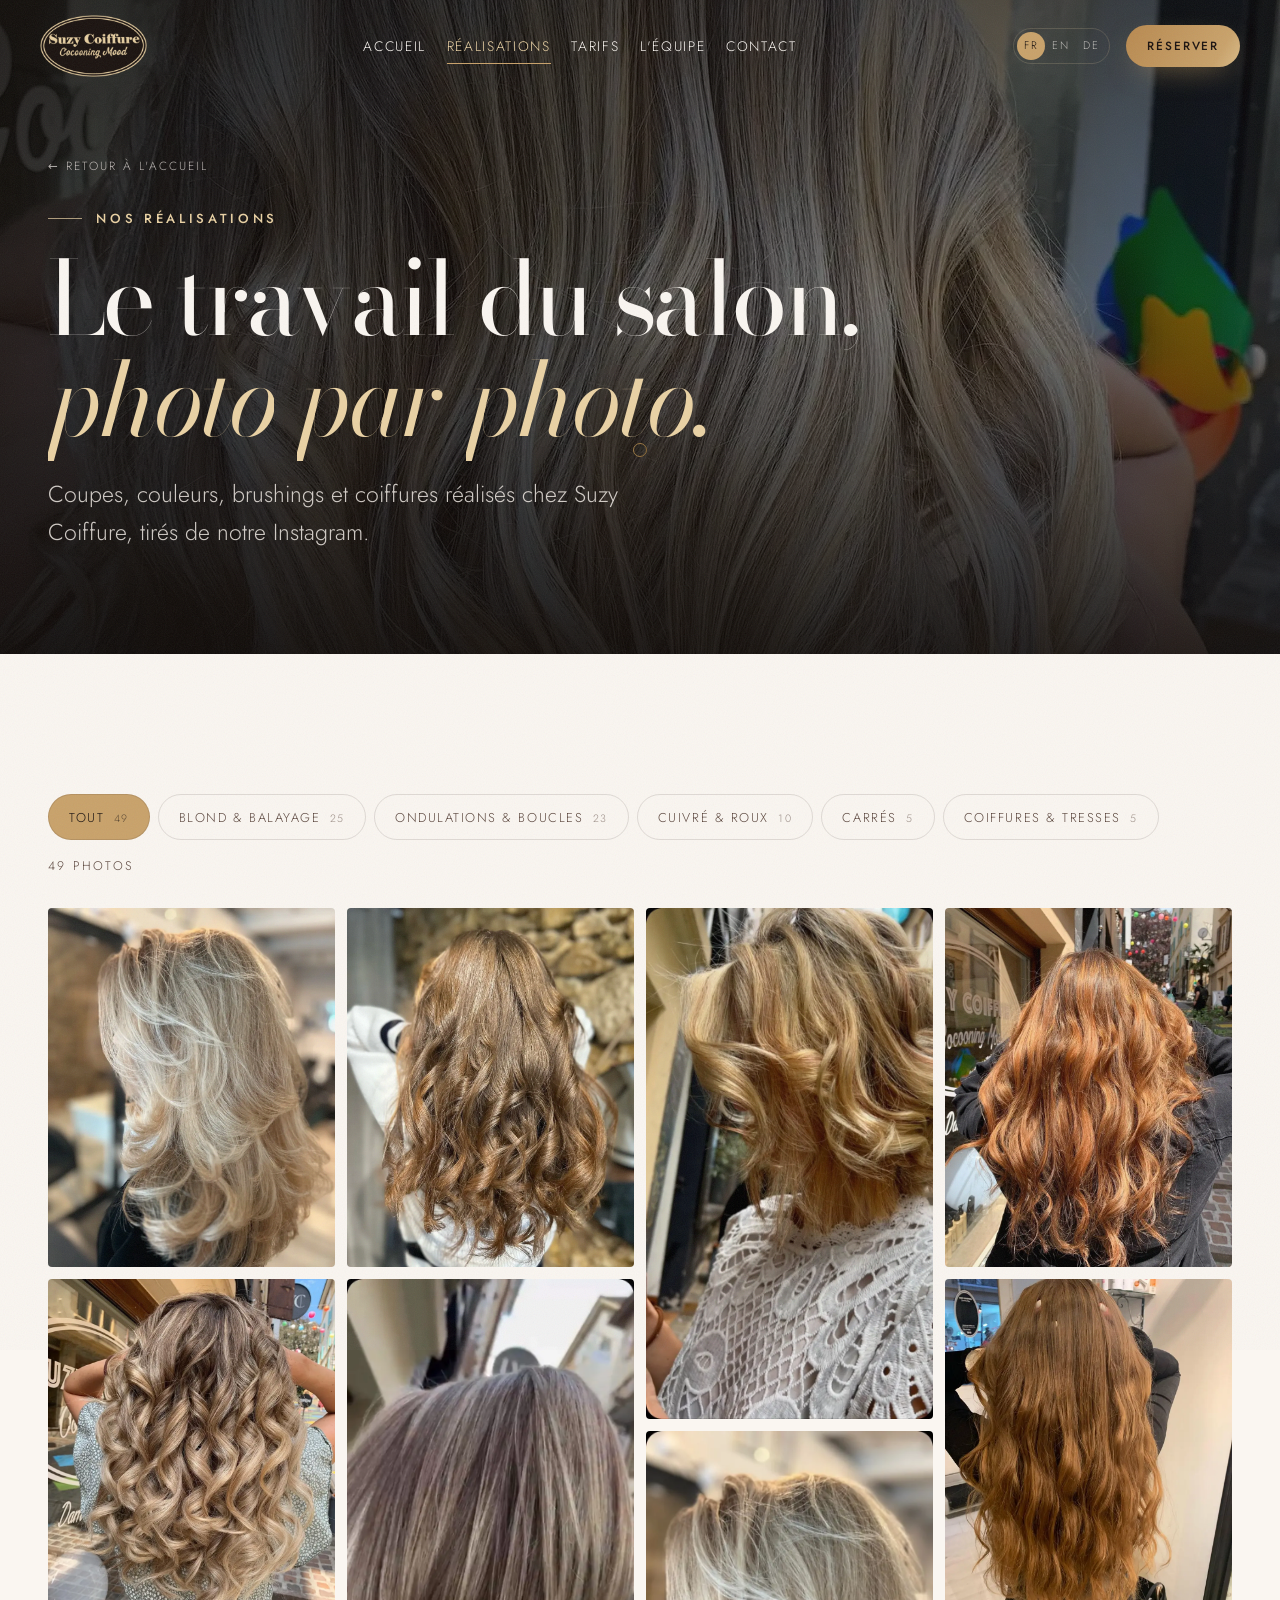
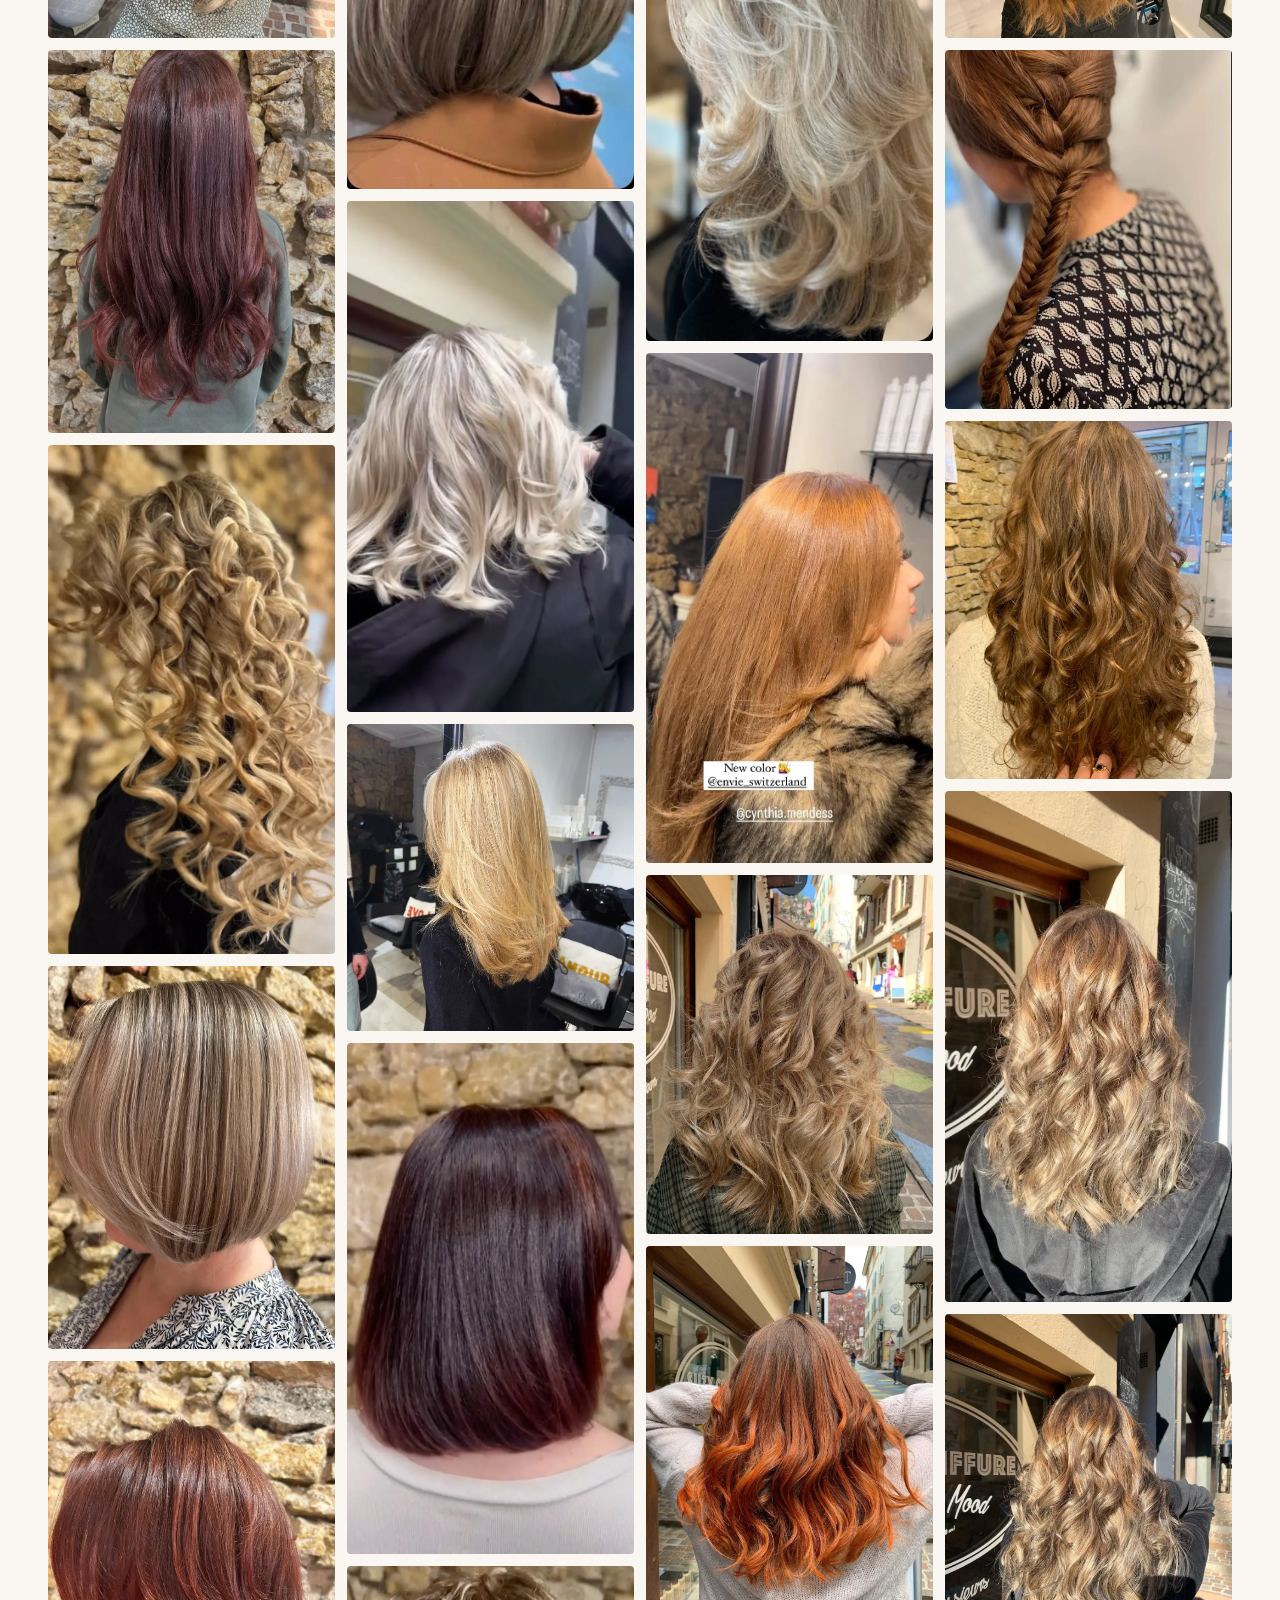
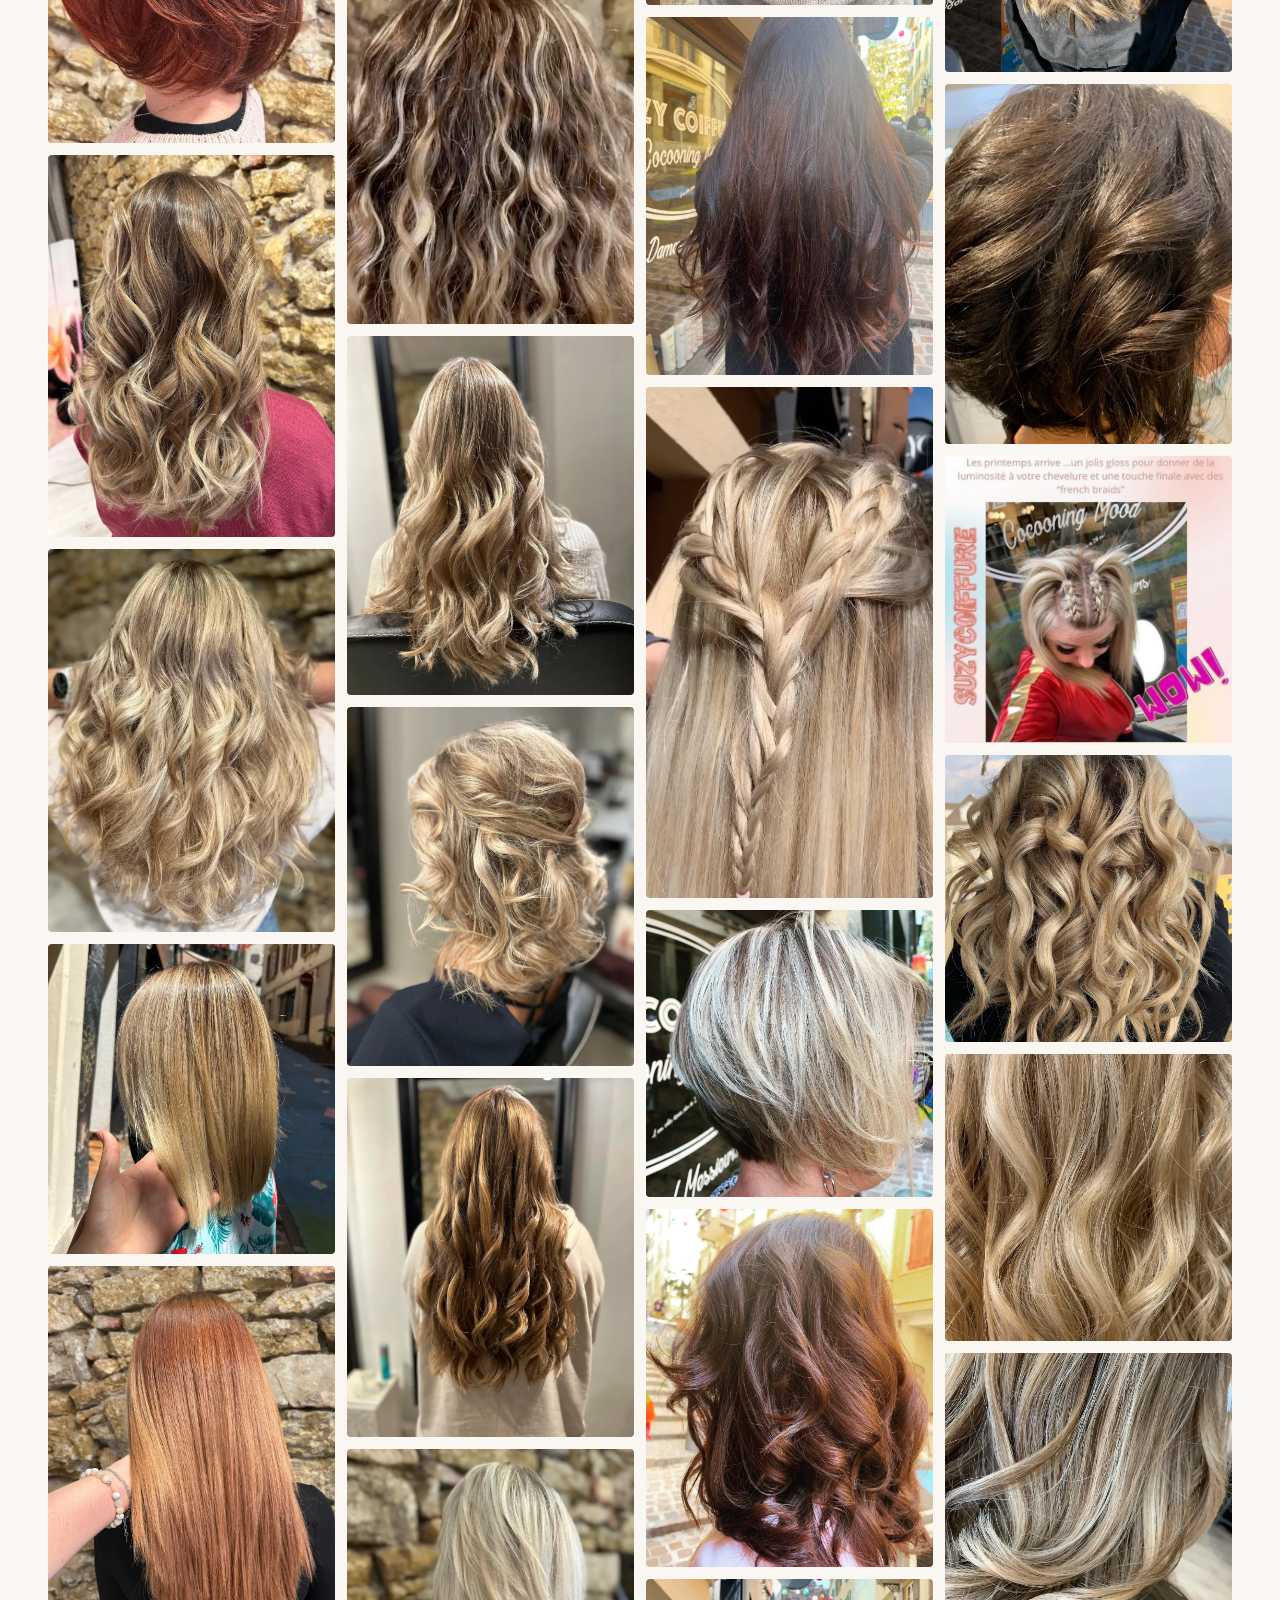
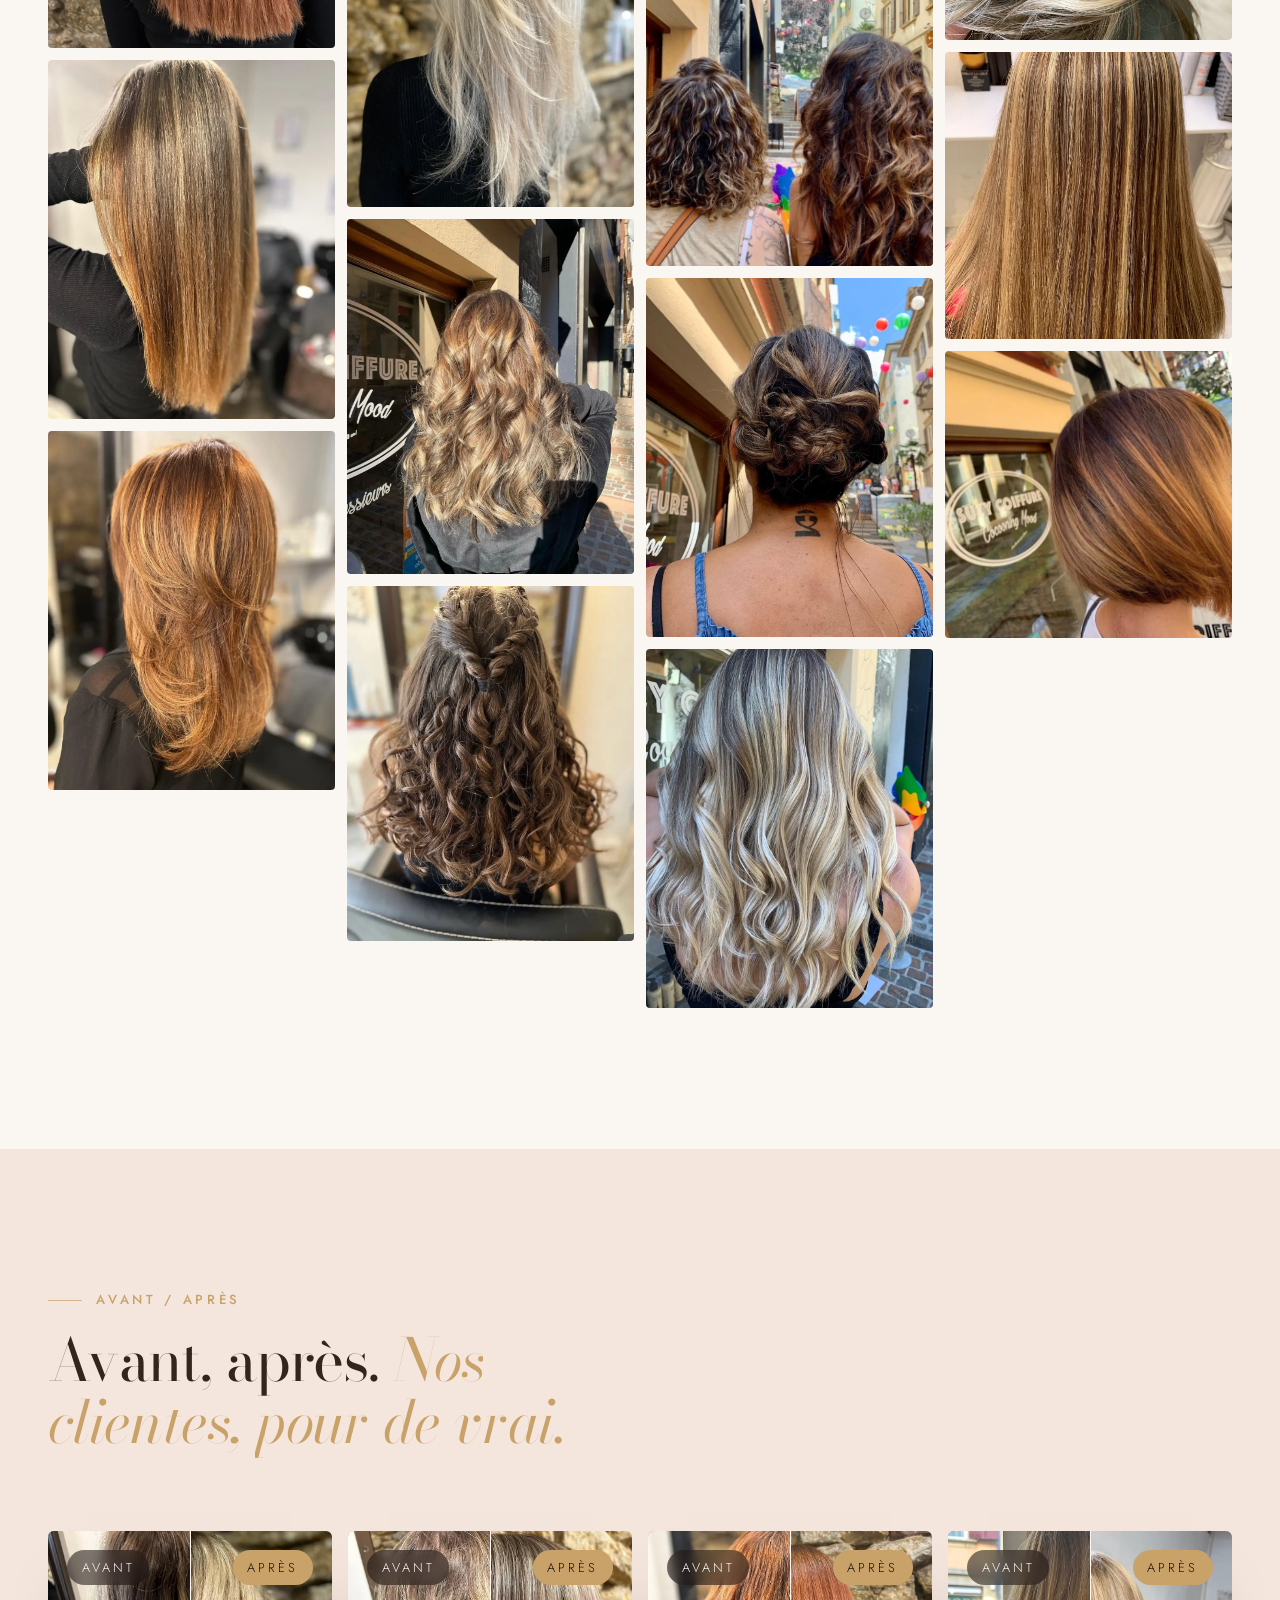
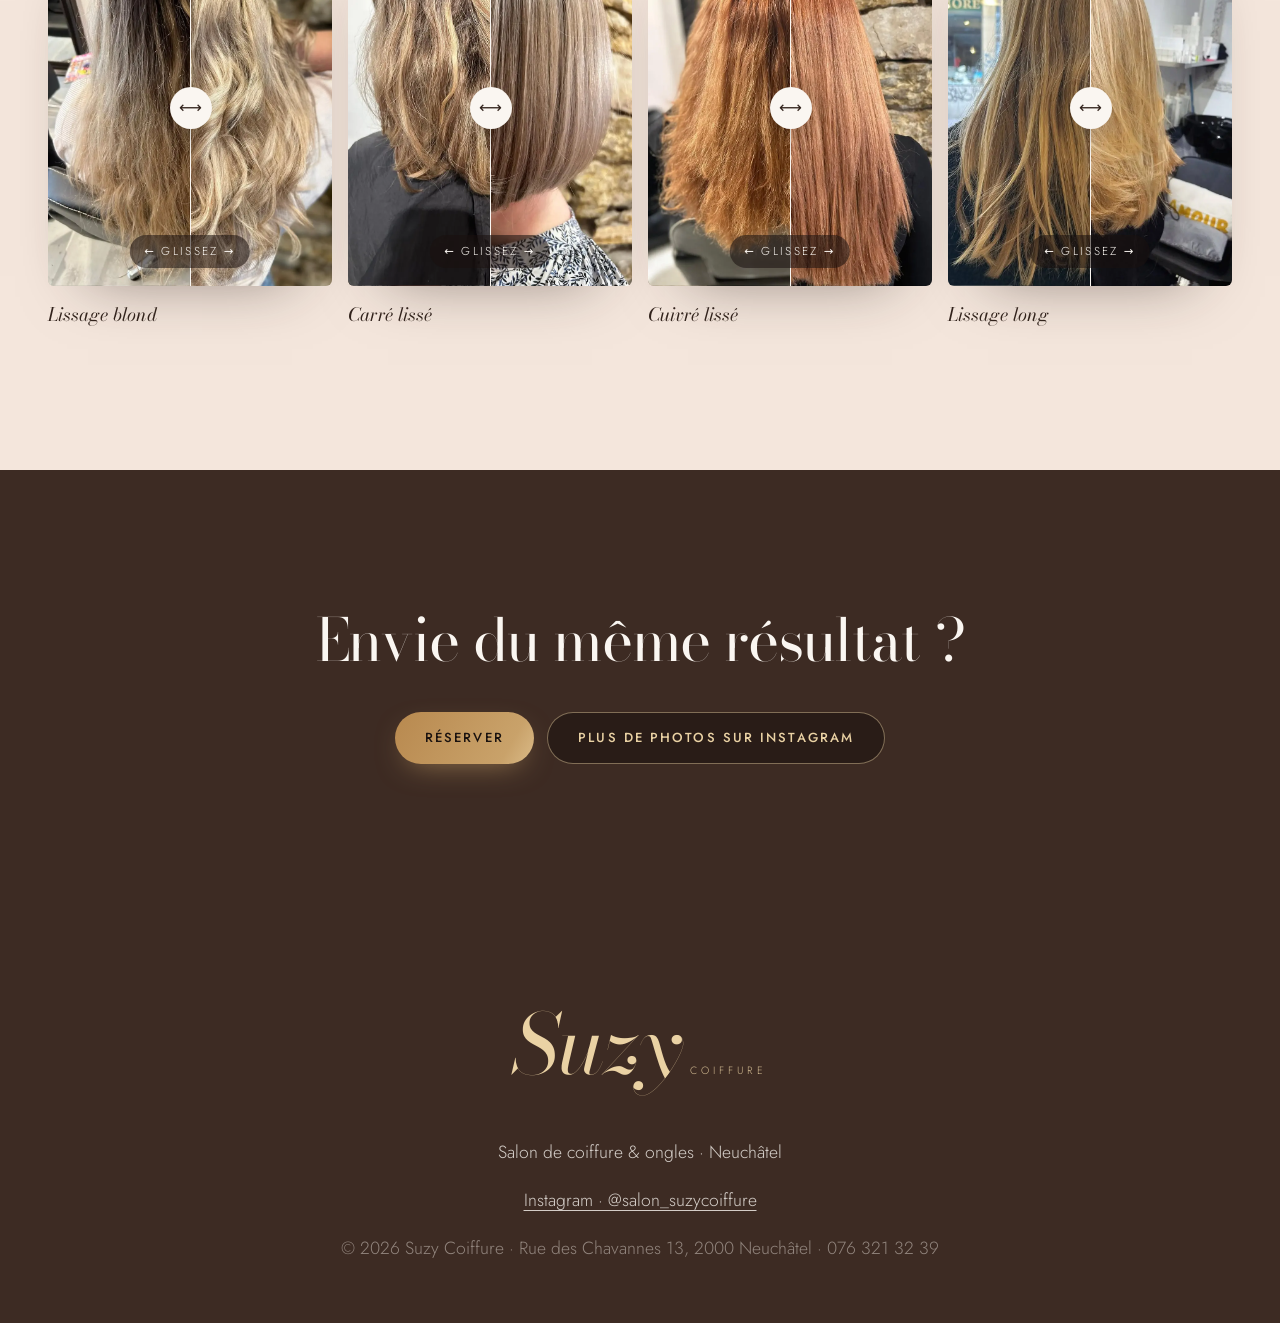
==== realisations.html @ 549ec599 "Warm 'comme à la maison' redesign from the design review - Light warm palette (cream, milk, blush, t" ====
<!doctype html>
<html lang="fr">
<head>
<meta charset="utf-8">
<meta name="viewport" content="width=device-width, initial-scale=1, viewport-fit=cover">
<title>Réalisations – Suzy Coiffure, salon de coiffure à Neuchâtel</title>
<meta name="description" content="Coupes, couleurs, balayages, brushings et coiffures réalisés chez Suzy Coiffure à Neuchâtel.">
<meta property="og:type" content="website">
<meta property="og:site_name" content="Suzy Coiffure">
<meta property="og:title" content="Suzy Coiffure · Salon de coiffure à Neuchâtel">
<meta property="og:description" content="Salon cocooning au cœur de Neuchâtel depuis 2000. Coupes, couleurs, balayages, brushings et soins. Rue des Chavannes 13.">
<meta property="og:image" content="https://suzy-coiffure.vercel.app/assets/img/og.jpg">
<meta property="og:image:width" content="1200">
<meta property="og:image:height" content="630">
<meta property="og:url" content="https://suzy-coiffure.vercel.app/">
<meta name="twitter:card" content="summary_large_image">
<link rel="icon" href="favicon.svg" type="image/svg+xml">
<link rel="icon" href="favicon-32.png" sizes="32x32" type="image/png">
<link rel="apple-touch-icon" href="apple-touch-icon.png">
<link rel="preconnect" href="https://fonts.googleapis.com">
<link rel="preconnect" href="https://fonts.gstatic.com" crossorigin>
<link rel="stylesheet" href="https://fonts.googleapis.com/css2?family=Bodoni+Moda:ital,opsz,wght@0,6..96,400;0,6..96,500;1,6..96,400;1,6..96,500&family=Jost:wght@300;400;500&display=swap">
<link rel="stylesheet" href="styles.css?v=1794321596">
</head>
<body class="subpage">

<div class="cursor" id="cursor" aria-hidden="true"><span class="cursor-label" id="cursorLabel"></span></div>
<div class="grain" aria-hidden="true"></div>

<header class="nav" id="nav">
  <div class="nav-inner">
    <a href="index.html" class="logo logo-one" aria-label="Suzy Coiffure">
      <img class="logo-light" src="assets/logo/suzy-light.png" alt="Suzy Coiffure" width="1230" height="715">
      <img class="logo-dark" src="assets/logo/suzy-dark.png" alt="" width="1230" height="715">
    </a>
    <nav class="nav-links" aria-label="Navigation principale">
      <a href="index.html" data-i18n="nav.home"></a>
      <a href="realisations.html" data-i18n="nav.works" aria-current="page"></a>
      <a href="tarifs.html" data-i18n="nav.prices"></a>
      <a href="index.html#equipe" data-i18n="nav.team"></a>
      <a href="index.html#contact" data-i18n="nav.contact"></a>
    </nav>
    <div class="nav-right">
      <div class="lang" role="group" aria-label="Langue">
        <button type="button" data-lang="fr" class="is-active">FR</button>
        <button type="button" data-lang="en">EN</button>
        <button type="button" data-lang="de">DE</button>
      </div>
      <a href="https://salonkee.ch/salon/suzy-coiffure?lang=fr" target="_blank" rel="noopener" class="btn btn-gold btn-sm magnetic" data-i18n="nav.book"></a>
      <button type="button" class="burger" id="burger" aria-label="Menu" aria-expanded="false"><span></span><span></span></button>
    </div>
  </div>
  <div class="mobile-menu" id="mobileMenu">
      <a href="index.html" data-i18n="nav.home"></a>
      <a href="realisations.html" data-i18n="nav.works" aria-current="page"></a>
      <a href="tarifs.html" data-i18n="nav.prices"></a>
      <a href="index.html#equipe" data-i18n="nav.team"></a>
      <a href="index.html#contact" data-i18n="nav.contact"></a>
  </div>
</header>

<main>
  <section class="page-hero">
    <div class="page-hero-bg" style="background-image:url(assets/img/work/hero-blond.webp)"></div>
    <div class="page-hero-veil" aria-hidden="true"></div>
    <div class="wrap page-hero-inner">
      <a class="crumb reveal-up" href="index.html">← <span data-i18n="page.back"></span></a>
      <p class="eyebrow reveal-up" data-i18n="works.eyebrow"></p>
      <h1 class="h1 reveal-lines" data-i18n-html="works.title"></h1>
      <p class="page-intro reveal-up" data-i18n="works.intro"></p>
    </div>
  </section>

  <section class="section works">
    <div class="wrap">
      <div class="works-bar">
        <div class="srv-tabs" id="worksFilters" role="tablist"></div>
        <span class="works-count" id="worksCount"></span>
      </div>
      <div class="works-grid" id="worksGrid"></div>
    </div>
  </section>

  <section class="section works-ba">
    <div class="wrap">
      <div class="sec-head">
        <p class="eyebrow" data-i18n="works.ba"></p>
        <h2 class="h2 reveal-lines" data-i18n-html="ba.title"></h2>
      </div>
      <div class="pairs" id="worksPairs"></div>
    </div>
  </section>

  <section class="section cta-band">
    <div class="wrap cta-inner">
      <h2 class="h2 reveal-up" data-i18n="works.cta"></h2>
      <div class="cta-actions reveal-up">
        <a class="btn btn-gold magnetic" href="https://salonkee.ch/salon/suzy-coiffure?lang=fr" target="_blank" rel="noopener"><span data-i18n="works.ctaBtn"></span></a>
        <a class="btn btn-ghost magnetic" href="https://www.instagram.com/salon_suzycoiffure/" target="_blank" rel="noopener"><span data-i18n="works.more"></span></a>
      </div>
    </div>
  </section>
</main>

<footer class="footer">
  <div class="wrap footer-inner">
    <div class="footer-logo"><span class="logo-s">Suzy</span><span class="logo-c">Coiffure</span></div>
    <p data-i18n="foot.tag"></p>
    <p><a class="insta" href="https://www.instagram.com/salon_suzycoiffure/" target="_blank" rel="noopener">Instagram · @salon_suzycoiffure</a></p>
    <p class="muted">© <span id="year"></span> Suzy Coiffure · Rue des Chavannes 13, 2000 Neuchâtel · 076 321 32 39</p>
  </div>
</footer>

<div class="lightbox" id="lightbox" hidden>
  <button type="button" class="lb-close" id="lbClose" aria-label="Fermer">×</button>
  <button type="button" class="lb-nav lb-prev" id="lbPrev" aria-label="Photo précédente">‹</button>
  <img id="lbImg" alt="" src="[data-uri]">
  <button type="button" class="lb-nav lb-next" id="lbNext" aria-label="Photo suivante">›</button>
  <p id="lbCap"></p>
</div>

<script src="https://cdnjs.cloudflare.com/ajax/libs/gsap/3.12.5/gsap.min.js"></script>
<script src="https://cdnjs.cloudflare.com/ajax/libs/gsap/3.12.5/ScrollTrigger.min.js"></script>
<script src="i18n.js?v=1794321596"></script>
<script src="pages.js?v=1794321596"></script>
</body>
</html>
---- styles.css ----
/* Layout concept: a full-bleed cinematic hero (WebGL slideshow of hair work), then alternating
   blush-porcelain and espresso bands, like moving from the street into a warm, lamp-lit salon. */
:root {
  --espresso: #1a120f;
  --espresso-2: #241915;
  --mocha: #4a352c;
  --porcelain: #f8f1ec;
  --blush: #efdcd3;
  --gold: #c9a26a;
  --gold-light: #ead2a4;
  --rose: #d6a594;
  --ink: #2a1d18;
  --ink-soft: #6d5850;
  --line-dark: rgba(234, 210, 164, .18);
  --line-light: rgba(74, 53, 44, .14);

  --f-display: "Bodoni Moda", "Didot", "Bodoni 72", Georgia, serif;
  --f-body: "Jost", "Futura", "Avenir Next", system-ui, sans-serif;

  --step--1: clamp(.8rem, .78rem + .1vw, .86rem);
  --step-0: clamp(1rem, .96rem + .2vw, 1.1rem);
  --step-1: clamp(1.2rem, 1.1rem + .45vw, 1.45rem);
  --step-3: clamp(2.2rem, 1.6rem + 2.6vw, 4rem);
  --step-hero: clamp(4.2rem, 1rem + 13vw, 13.5rem);

  --gutter: max(16px, env(safe-area-inset-left, 0px));
  --gutter-r: max(16px, env(safe-area-inset-right, 0px));
  --ease: cubic-bezier(.16, 1, .3, 1);
  color-scheme: light;
}

*, *::before, *::after { box-sizing: border-box; }
[hidden] { display: none !important; }
html { -webkit-text-size-adjust: 100%; scroll-behavior: auto; }
html.lenis, html.lenis body { height: auto; }
body {
  margin: 0;
  background: var(--espresso);
  color: var(--ink);
  font-family: var(--f-body);
  font-weight: 300;
  font-size: var(--step-0);
  line-height: 1.65;
  overflow-x: hidden;
  -webkit-font-smoothing: antialiased;
}
body.is-loading { overflow: hidden; }
img { max-width: 100%; display: block; }
a { color: inherit; text-decoration: none; }
button { font: inherit; color: inherit; background: none; border: 0; cursor: pointer; }
em { font-style: italic; }
:focus-visible { outline: 2px solid var(--gold); outline-offset: 3px; border-radius: 2px; }
.sr-only { position: absolute; width: 1px; height: 1px; overflow: hidden; clip: rect(0 0 0 0); white-space: nowrap; }

.wrap {
  width: 100%;
  max-width: 1320px;
  margin-inline: auto;
  padding-left: var(--gutter);
  padding-right: var(--gutter-r);
}
@media (min-width: 900px) { .wrap { padding-left: max(48px, env(safe-area-inset-left, 0px)); padding-right: max(48px, env(safe-area-inset-right, 0px)); } }

.section { padding-block: clamp(80px, 11vw, 160px); position: relative; }

.eyebrow {
  margin: 0 0 1.2rem;
  font-size: var(--step--1);
  font-weight: 500;
  letter-spacing: .28em;
  text-transform: uppercase;
  color: var(--gold);
  display: flex;
  align-items: center;
  gap: .9rem;
}
.eyebrow::before { content: ""; width: 34px; height: 1px; background: currentColor; opacity: .7; }
.center .eyebrow { justify-content: center; }

.h2 {
  font-family: var(--f-display);
  font-weight: 400;
  font-size: var(--step-3);
  line-height: 1.05;
  letter-spacing: -.02em;
  margin: 0 0 1.5rem;
  text-wrap: balance;
}
.h2 em { color: var(--gold); font-weight: 400; }
.lead { font-size: var(--step-1); line-height: 1.6; max-width: 34ch; color: var(--ink-soft); margin: 0 0 2.2rem; }
.muted { color: var(--ink-soft); }
.small { font-size: var(--step--1); }
.sec-head { margin-bottom: clamp(40px, 6vw, 80px); max-width: 760px; }
.sec-head.center { text-align: center; margin-inline: auto; }

/* Buttons */
.btn {
  display: inline-flex; align-items: center; justify-content: center; gap: .6rem;
  min-height: 52px; padding: 0 1.9rem;
  border-radius: 999px;
  font-size: .82rem; font-weight: 500; letter-spacing: .16em; text-transform: uppercase;
  transition: background .5s var(--ease), color .5s var(--ease), border-color .5s var(--ease), box-shadow .5s var(--ease);
  white-space: nowrap; position: relative; overflow: hidden;
}
.btn-sm { min-height: 42px; padding: 0 1.3rem; font-size: .74rem; }
.btn-gold { background: linear-gradient(120deg, #b8894f, var(--gold) 40%, var(--gold-light) 60%, var(--gold)); background-size: 220% 100%; color: var(--espresso); box-shadow: 0 10px 30px -12px rgba(201, 162, 106, .7); }
.btn-gold:hover { background-position: 100% 0; box-shadow: 0 16px 40px -12px rgba(201, 162, 106, .9); }
.btn-ghost { border: 1px solid rgba(234, 210, 164, .45); color: var(--gold-light); background: rgba(26, 18, 15, .55); backdrop-filter: blur(8px); -webkit-backdrop-filter: blur(8px); }
.btn-ghost:hover { background: rgba(234, 210, 164, .1); border-color: var(--gold-light); }
.btn-ghost-dark { border: 1px solid var(--mocha); color: var(--ink); }
.btn-ghost-dark:hover { background: var(--ink); color: var(--porcelain); }
.link-btn { font-size: .85rem; color: var(--ink-soft); text-decoration: underline; text-underline-offset: 4px; padding: .4rem 0; }

/* Loader */
.loader {
  position: fixed; inset: 0; z-index: 100;
  background: var(--espresso);
  display: grid; place-items: center;
  color: var(--gold-light);
}
.loader-inner { display: grid; justify-items: center; gap: 1.2rem; }
.loader-mono { width: 120px; height: 120px; }
.lm-ring { fill: none; stroke: var(--gold); stroke-width: .8; stroke-dasharray: 580; stroke-dashoffset: 580; animation: draw 1.8s var(--ease) forwards; }
.lm-s { font-family: var(--f-display); font-style: italic; font-size: 110px; fill: transparent; stroke: var(--gold-light); stroke-width: .9; stroke-dasharray: 400; stroke-dashoffset: 400; animation: draw 2s .2s var(--ease) forwards, fillS .8s 1.6s forwards; }
@keyframes draw { to { stroke-dashoffset: 0; } }
@keyframes fillS { to { fill: var(--gold-light); } }
.loader-name { font-family: var(--f-display); letter-spacing: .4em; text-transform: uppercase; font-size: .78rem; opacity: .8; }
.loader-count { font-size: .72rem; letter-spacing: .3em; color: var(--gold); font-variant-numeric: tabular-nums; }

/* Cursor + grain */
.cursor {
  position: fixed; left: 0; top: 0; z-index: 90;
  width: 14px; height: 14px; margin: -7px 0 0 -7px;
  border-radius: 50%; border: 1px solid var(--gold);
  pointer-events: none; mix-blend-mode: difference;
  transition: width .4s var(--ease), height .4s var(--ease), margin .4s var(--ease), background .4s;
  display: grid; place-items: center;
}
.cursor.is-hover { width: 56px; height: 56px; margin: -28px 0 0 -28px; background: rgba(201, 162, 106, .15); }
.cursor.is-label { width: 84px; height: 84px; margin: -42px 0 0 -42px; background: var(--gold); mix-blend-mode: normal; border-color: transparent; }
.cursor-label { font-size: .68rem; letter-spacing: .18em; text-transform: uppercase; color: var(--espresso); opacity: 0; transition: opacity .3s; }
.cursor.is-label .cursor-label { opacity: 1; }
@media (hover: none), (pointer: coarse) { .cursor { display: none; } }
.grain {
  position: fixed; inset: -50%; z-index: 80; pointer-events: none; opacity: .07;
  background-image: url("data:image/svg+xml;utf8,<svg xmlns='http://www.w3.org/2000/svg' width='160' height='160'><filter id='n'><feTurbulence type='fractalNoise' baseFrequency='.9' numOctaves='3' stitchTiles='stitch'/></filter><rect width='100%' height='100%' filter='url(%23n)'/></svg>");
  animation: grain 1.2s steps(6) infinite;
}
@keyframes grain { 0%,100% { transform: translate(0,0) } 20% { transform: translate(-3%,2%) } 40% { transform: translate(2%,-3%) } 60% { transform: translate(-2%,-1%) } 80% { transform: translate(3%,3%) } }

/* Nav */
.nav {
  position: fixed; top: 0; left: 0; right: 0; z-index: 50;
  padding-top: env(safe-area-inset-top, 0px);
  transition: background .6s var(--ease), backdrop-filter .6s, transform .6s var(--ease);
  color: var(--porcelain);
}
.nav.is-scrolled { background: rgba(26, 18, 15, .72); backdrop-filter: blur(18px) saturate(140%); -webkit-backdrop-filter: blur(18px) saturate(140%); border-bottom: 1px solid var(--line-dark); }
.nav.is-hidden { transform: translateY(-100%); }
.nav-inner {
  max-width: 1440px; margin: 0 auto;
  display: flex; align-items: center; justify-content: space-between; gap: 1.5rem;
  min-height: 78px;
  padding-left: var(--gutter); padding-right: var(--gutter-r);
}
@media (min-width: 900px) { .nav-inner { padding-left: max(40px, env(safe-area-inset-left, 0px)); padding-right: max(40px, env(safe-area-inset-right, 0px)); } }
.logo { display: flex; align-items: baseline; gap: .45rem; line-height: 1; }
.logo-s { font-family: var(--f-display); font-style: italic; font-size: 1.75rem; color: var(--gold-light); }
.logo-c { font-size: .66rem; letter-spacing: .38em; text-transform: uppercase; opacity: .85; }
.nav-links { display: flex; gap: 2.2rem; font-size: .78rem; letter-spacing: .16em; text-transform: uppercase; }
.nav-links a { position: relative; padding: .4rem 0; opacity: .85; transition: opacity .3s; }
.nav-links a::after { content: ""; position: absolute; left: 0; right: 0; bottom: 0; height: 1px; background: var(--gold); transform: scaleX(0); transform-origin: right; transition: transform .5s var(--ease); }
.nav-links a:hover { opacity: 1; }
.nav-links a:hover::after { transform: scaleX(1); transform-origin: left; }
.nav-right { display: flex; align-items: center; gap: 1rem; }
.lang { display: flex; border: 1px solid var(--line-dark); border-radius: 999px; padding: 3px; }
.lang button { font-size: .68rem; letter-spacing: .12em; padding: .35rem .6rem; border-radius: 999px; opacity: .65; transition: all .3s; }
.lang button.is-active { background: var(--gold); color: var(--espresso); opacity: 1; }
.burger { display: none; width: 42px; height: 42px; position: relative; }
.burger span { position: absolute; left: 10px; right: 10px; height: 1px; background: var(--gold-light); transition: transform .4s var(--ease), top .4s var(--ease); }
.burger span:first-child { top: 17px; } .burger span:last-child { top: 25px; }
.burger[aria-expanded="true"] span:first-child { top: 21px; transform: rotate(45deg); }
.burger[aria-expanded="true"] span:last-child { top: 21px; transform: rotate(-45deg); }
.mobile-menu { display: none; }
@media (max-width: 1020px) {
  .nav-links { display: none; }
  .burger { display: block; }
  .mobile-menu {
    display: grid; gap: .3rem;
    max-height: 0; overflow: hidden;
    background: var(--espresso);
    padding-left: var(--gutter); padding-right: var(--gutter-r);
    transition: max-height .6s var(--ease), padding-block .6s var(--ease);
  }
  .mobile-menu.is-open { max-height: 420px; padding-block: 1rem 2rem; border-bottom: 1px solid var(--line-dark); }
  .mobile-menu a { font-family: var(--f-display); font-size: 1.9rem; padding: .3rem 0; color: var(--porcelain); }
}
@media (max-width: 560px) { .nav-right .btn-sm { display: none; } .logo-c { display: none; } }

/* HERO : voir bloc « Hero cinéma » en fin de fichier */

/* Ribbon */
.ribbon { background: var(--gold); color: var(--espresso); overflow: hidden; padding-block: 1.05rem; position: relative; z-index: 4; }
.ribbon-track { display: flex; gap: 2.2rem; width: max-content; animation: marquee 40s linear infinite; font-family: var(--f-display); font-style: italic; font-size: clamp(1.1rem, 1rem + .6vw, 1.6rem); white-space: nowrap; }
.ribbon-track b { font-weight: 400; font-style: normal; font-size: .8em; opacity: .6; }
@keyframes marquee { to { transform: translateX(-50%); } }

/* EXPÉRIENCE */
.exp { background: var(--porcelain); }
.exp-grid { display: grid; grid-template-columns: 1.05fr 1fr; gap: clamp(40px, 8vw, 120px); align-items: center; }
.exp-media { position: relative; min-height: 600px; }
.exp-img { position: absolute; margin: 0; overflow: hidden; }
.exp-img img { width: 100%; height: 115%; object-fit: cover; }
.exp-img-a { left: 0; top: 0; width: 72%; height: 82%; border-radius: 3px; }
.exp-img-b { right: 0; bottom: 0; width: 46%; height: 48%; border-radius: 4px; border: 10px solid var(--porcelain); box-shadow: 0 30px 60px -30px rgba(42, 29, 24, .45); }
.exp-caption { position: absolute; left: 0; bottom: 0; margin: 0; font-family: var(--f-display); font-style: italic; color: var(--ink-soft); font-size: .95rem; }
.exp-text { min-width: 0; }
.rituals { list-style: none; padding: 0; margin: 0; display: grid; gap: 1.6rem; }
.rituals li { display: grid; grid-template-columns: 52px 1fr; gap: 1.1rem; align-items: start; padding-top: 1.6rem; border-top: 1px solid var(--line-light); }
.rituals h3 { margin: 0 0 .25rem; font-family: var(--f-display); font-weight: 400; font-size: 1.35rem; }
.rituals p { margin: 0; color: var(--ink-soft); font-size: .98rem; }
.r-ico { width: 52px; height: 52px; border-radius: 50%; border: 1px solid var(--gold); display: grid; place-items: center; }
.r-ico svg { width: 24px; height: 24px; fill: none; stroke: var(--gold); stroke-width: 1.2; stroke-linecap: round; stroke-linejoin: round; }
.stats { display: grid; grid-template-columns: repeat(3, 1fr); margin-top: clamp(70px, 9vw, 130px); border-top: 1px solid var(--line-light); }
.stat { padding: 2.2rem 1rem 0; display: grid; gap: .3rem; text-align: center; border-right: 1px solid var(--line-light); }
.stat:last-child { border-right: 0; }
.stat-n { font-family: var(--f-display); font-size: clamp(2.8rem, 2rem + 4vw, 6rem); line-height: 1; color: var(--ink); font-variant-numeric: tabular-nums; }
.stat-n small { font-size: .45em; color: var(--gold); vertical-align: super; margin-left: .1em; }
.stat-l { font-size: .78rem; letter-spacing: .2em; text-transform: uppercase; color: var(--ink-soft); }
@media (max-width: 900px) {
  .exp-grid { grid-template-columns: 1fr; }
  .exp-media { min-height: 0; aspect-ratio: 1 / 1.05; }
  .stats { grid-template-columns: 1fr; }
  .stat { border-right: 0; border-bottom: 1px solid var(--line-light); padding-bottom: 2rem; }
  .stat:last-child { border-bottom: 0; }
}

/* PRESTATIONS */
.services { background: var(--espresso); color: var(--porcelain); }
.services .h2 { color: var(--porcelain); }
.srv-tabs { display: flex; flex-wrap: wrap; gap: .5rem; margin-bottom: 3rem; }
.srv-tab { padding: .7rem 1.25rem; border-radius: 999px; border: 1px solid var(--line-dark); font-size: .78rem; letter-spacing: .12em; text-transform: uppercase; color: rgba(248,241,236,.75); transition: all .4s var(--ease); }
.srv-tab:hover { border-color: var(--gold); color: var(--gold-light); }
.srv-tab[aria-selected="true"] { background: var(--gold); border-color: var(--gold); color: var(--espresso); }
.srv-body { display: grid; grid-template-columns: .8fr 1.2fr; gap: clamp(32px, 6vw, 96px); align-items: start; }
.srv-visual { margin: 0; position: sticky; top: 110px; aspect-ratio: 4 / 5; border-radius: 3px; overflow: hidden; max-width: 100%; }
.srv-visual img { width: 100%; height: 100%; object-fit: cover; transition: transform 1.2s var(--ease), opacity .5s; }
.srv-visual::after { content: ""; position: absolute; inset: 0; background: linear-gradient(180deg, transparent 55%, rgba(26,18,15,.85)); }
.srv-visual-label { position: absolute; z-index: 1; left: 0; right: 0; bottom: 1.6rem; text-align: center; font-family: var(--f-display); font-style: italic; font-size: 1.6rem; color: var(--gold-light); }
.srv-list { list-style: none; margin: 0; padding: 0; min-width: 0; }
.srv-item { display: flex; align-items: baseline; gap: 1rem; padding: 1.35rem 0; border-bottom: 1px solid var(--line-dark); position: relative; }
.srv-item::before { content: ""; position: absolute; left: 0; bottom: -1px; height: 1px; width: 100%; background: var(--gold); transform: scaleX(0); transform-origin: left; transition: transform .7s var(--ease); }
.srv-item:hover::before { transform: scaleX(1); }
.srv-name { font-family: var(--f-display); font-size: clamp(1.15rem, 1rem + .6vw, 1.55rem); min-width: 0; }
.srv-dots { flex: 1; border-bottom: 1px dotted rgba(234, 210, 164, .3); transform: translateY(-.35em); min-width: 20px; }
.srv-price { white-space: nowrap; font-variant-numeric: tabular-nums; color: var(--gold-light); font-size: 1.05rem; letter-spacing: .04em; }
.srv-price small { font-size: .68rem; letter-spacing: .14em; text-transform: uppercase; color: rgba(248,241,236,.55); margin-right: .35rem; }
.srv-price b { font-weight: 400; font-family: var(--f-display); font-size: 1.5rem; }
.srv-note { margin: 2.4rem 0 0; font-size: .85rem; color: rgba(248,241,236,.55); }
@media (max-width: 820px) { .srv-body { grid-template-columns: 1fr; } .srv-visual { position: relative; top: 0; aspect-ratio: 16 / 10; border-radius: 3px; } }

/* GALERIE */
.gallery { background: var(--espresso-2); color: var(--porcelain); padding-block: clamp(80px, 9vw, 120px); overflow: hidden; }
.gal-pin { display: flex; flex-direction: column; justify-content: center; min-height: 100vh; padding-top: 70px; }
@media (min-width: 761px) { .gallery { padding-block: 0; } }
.gal-head { display: flex; justify-content: space-between; align-items: flex-end; gap: 1rem; margin-bottom: clamp(1.5rem, 4vh, 3rem); }
.gal-head .h2 { margin: 0; color: var(--porcelain); }
.gal-hint { font-size: .74rem; letter-spacing: .24em; text-transform: uppercase; color: var(--gold); white-space: nowrap; }
.gal-track { display: flex; gap: clamp(16px, 2vw, 32px); align-items: center; padding-left: max(48px, env(safe-area-inset-left, 0px)); width: max-content; will-change: transform; }
.gal-item { margin: 0; flex: 0 0 auto; width: clamp(240px, 26vw, 400px); height: clamp(240px, 44vh, 500px); position: relative; overflow: hidden; border-radius: 4px; cursor: pointer; }
.gal-item.tall { height: clamp(290px, 54vh, 600px); }
.gal-item img { width: 100%; height: 100%; object-fit: cover; transform: scale(1.12); transition: transform 1.4s var(--ease), filter 1s; filter: saturate(.85); }
.gal-item:hover img { transform: scale(1.02); filter: saturate(1.05); }
.gal-item figcaption { position: absolute; left: 0; right: 0; bottom: 0; padding: 3rem 1.4rem 1.3rem; background: linear-gradient(transparent, rgba(15,10,8,.85)); font-family: var(--f-display); font-size: 1.35rem; display: flex; gap: .8rem; align-items: baseline; }
.gal-item figcaption span { font-family: var(--f-body); font-size: .7rem; letter-spacing: .2em; color: var(--gold); }
@media (max-width: 760px) {
  .gal-pin { min-height: 0; }
  .gal-track { width: auto; overflow-x: auto; scroll-snap-type: x mandatory; padding-left: var(--gutter); padding-right: var(--gutter-r); padding-bottom: 1rem; scrollbar-width: none; }
  .gal-track::-webkit-scrollbar { display: none; }
  .gal-item { scroll-snap-align: center; width: 74vw; height: 96vw; }
  .gal-item.tall { height: 108vw; }
  .gal-hint { display: none; }
}

/* AVANT / APRÈS */
.ba { background: var(--blush); }
.ba-grid { display: grid; grid-template-columns: 1fr 1.1fr; gap: clamp(40px, 7vw, 110px); align-items: center; }
.ba-text { min-width: 0; }
.ba-frame { position: relative; aspect-ratio: 4 / 5; overflow: hidden; border-radius: 6px; user-select: none; max-width: 100%; box-shadow: 0 40px 80px -40px rgba(42,29,24,.55); }
.ba-frame img { position: absolute; inset: 0; width: 100%; height: 100%; object-fit: cover; }
.ba-before-wrap { position: absolute; inset: 0; clip-path: inset(0 calc(100% - var(--pos)) 0 0); }

.ba-handle { position: absolute; top: 0; bottom: 0; left: var(--pos); width: 1px; background: var(--porcelain); pointer-events: none; }
.ba-handle span { position: absolute; top: 50%; left: 50%; transform: translate(-50%, -50%); width: 56px; height: 56px; border-radius: 50%; background: var(--porcelain); color: var(--ink); display: grid; place-items: center; font-size: 1.2rem; box-shadow: 0 10px 30px rgba(0,0,0,.25); }
.ba-frame input { position: absolute; inset: 0; width: 100%; height: 100%; opacity: 0; cursor: ew-resize; margin: 0; }
.ba-tag { position: absolute; top: 1.2rem; font-size: .7rem; letter-spacing: .24em; text-transform: uppercase; padding: .45rem .9rem; border-radius: 999px; background: rgba(26,18,15,.55); color: var(--porcelain); backdrop-filter: blur(6px); pointer-events: none; }
.ba-tag-l { left: 1.2rem; } .ba-tag-r { right: 1.2rem; background: var(--gold); color: var(--espresso); }
@media (max-width: 860px) { .ba-grid { grid-template-columns: 1fr; } }

/* ÉQUIPE */
.team { background: var(--porcelain); }
.team-grid { display: grid; grid-template-columns: repeat(2, minmax(0, 1fr)); gap: clamp(24px, 4vw, 64px); max-width: 1080px; margin-inline: auto; perspective: 1200px; }
.member { background: #fffaf6; border-radius: 4px; overflow: hidden; transform-style: preserve-3d; transition: transform .6s var(--ease), box-shadow .6s var(--ease); box-shadow: 0 30px 60px -40px rgba(42,29,24,.45); }
.member:hover { box-shadow: 0 50px 90px -40px rgba(42,29,24,.55); }
.member-img { position: relative; aspect-ratio: 4 / 4.6; overflow: hidden; border-radius: 2px; margin: 1.2rem 1.2rem 0; }
.member-img img { width: 100%; height: 100%; object-fit: cover; transition: transform 1.2s var(--ease); }
.member:hover .member-img img { transform: scale(1.05); }
.member-flag { position: absolute; right: 1rem; bottom: 1rem; font-size: .66rem; letter-spacing: .24em; text-transform: uppercase; padding: .4rem .8rem; border-radius: 999px; color: #fff; background: linear-gradient(90deg, #2f7a4d 0 33%, #c9b9a6 33% 66%, #b9353d 66%); }
.member-body { padding: 1.8rem 2rem 2.2rem; }
.member-role { margin: 0 0 .3rem; font-size: .72rem; letter-spacing: .22em; text-transform: uppercase; color: var(--gold); font-weight: 500; }
.member-name { margin: 0 0 .8rem; font-family: var(--f-display); font-style: italic; font-weight: 400; font-size: clamp(2.2rem, 1.8rem + 1.6vw, 3.2rem); line-height: 1; }
.member-body p:last-child { margin: 0; color: var(--ink-soft); }
@media (max-width: 760px) { .team-grid { grid-template-columns: 1fr; } }

/* AVIS */
.reviews { background: var(--espresso); color: var(--porcelain); overflow: hidden; }
.reviews .h2 { color: var(--porcelain); }
.rev-sub { color: rgba(248,241,236,.6); margin: 0; }
.marquee { overflow: hidden; -webkit-mask-image: linear-gradient(90deg, transparent, #000 10%, #000 90%, transparent); mask-image: linear-gradient(90deg, transparent, #000 10%, #000 90%, transparent); }
.marquee-track { display: flex; gap: 24px; width: max-content; animation: marquee 55s linear infinite; padding-block: 1rem; }
.marquee:hover .marquee-track { animation-play-state: paused; }
.rev-card { width: min(420px, 78vw); flex: 0 0 auto; padding: 2.2rem 2.2rem 2rem; border: 1px solid var(--line-dark); border-radius: 4px; background: linear-gradient(160deg, rgba(234,210,164,.07), transparent 60%); display: grid; gap: 1.4rem; align-content: space-between; }
.rev-card p { margin: 0; font-family: var(--f-display); font-size: 1.32rem; line-height: 1.4; }
.rev-card p::before { content: "“"; display: block; font-size: 3.4rem; line-height: .6; color: var(--gold); margin-bottom: .6rem; }
.rev-meta { display: flex; justify-content: space-between; align-items: center; font-size: .72rem; letter-spacing: .2em; text-transform: uppercase; color: rgba(248,241,236,.5); }
.rev-meta .stars { font-size: .85rem; }

/* ANNIVERSAIRE */
.bday-sec { background: var(--porcelain); padding-block: clamp(60px, 8vw, 120px); }
.bday {
  position: relative; overflow: hidden; isolation: isolate;
  display: grid; grid-template-columns: 1.4fr auto; gap: 2rem; align-items: center;
  padding: clamp(36px, 6vw, 80px);
  border-radius: 6px;
  background: linear-gradient(125deg, #a9783f 0%, var(--gold) 30%, #f1dcb2 52%, var(--gold) 72%, #9b6d3a 100%);
  color: var(--espresso);
  box-shadow: 0 50px 100px -50px rgba(155, 109, 58, .8);
}
.bday .eyebrow { color: var(--espresso); }
.bday .h2 { color: var(--espresso); max-width: 16ch; }
.bday .h2 em { color: #fff7e8; }
.bday p { margin: 0; max-width: 46ch; }
.bday-amount { display: grid; justify-items: end; line-height: .9; }
.bday-minus { font-family: var(--f-display); font-size: clamp(5rem, 3rem + 9vw, 11rem); letter-spacing: -.04em; }
.bday-chf { font-size: .9rem; letter-spacing: .3em; text-transform: uppercase; }
.bday-chf em { font-style: normal; }
.bday-shine { position: absolute; inset: 0; z-index: -1; background: linear-gradient(110deg, transparent 30%, rgba(255,255,255,.5) 50%, transparent 70%); transform: translateX(-100%); animation: shine 5s var(--ease) infinite; }
@keyframes shine { 0%, 40% { transform: translateX(-100%); } 80%, 100% { transform: translateX(100%); } }
@media (max-width: 760px) { .bday { grid-template-columns: 1fr; } .bday-amount { justify-items: start; } }

/* INFOS */
.info { background: var(--porcelain); padding-top: 0; }
.info-grid { display: grid; grid-template-columns: 1fr 1.3fr 1fr; gap: 20px; align-items: stretch; }
.info-card { background: #fffaf6; border: 1px solid var(--line-light); border-radius: 4px; padding: 2rem; min-width: 0; }
.info-card h3 { margin: 0 0 .6rem; font-size: .74rem; letter-spacing: .22em; text-transform: uppercase; font-weight: 500; color: var(--gold); }
.info-card-head { display: flex; justify-content: space-between; align-items: center; gap: .8rem; flex-wrap: wrap; margin-bottom: 1rem; }
.info-card-head h3 { margin: 0; }
.status { font-size: .74rem; padding: .3rem .75rem; border-radius: 999px; display: inline-flex; align-items: center; gap: .45rem; }
.status::before { content: ""; width: 7px; height: 7px; border-radius: 50%; background: currentColor; }
.status.open { color: #2f7a4d; background: rgba(47,122,77,.1); }
.status.closed { color: #a0453b; background: rgba(160,69,59,.1); }
.hours { list-style: none; padding: 0; margin: 0; }
.hours li { display: flex; justify-content: space-between; gap: 1rem; padding: .72rem 0; border-bottom: 1px solid var(--line-light); font-variant-numeric: tabular-nums; }
.hours li:last-child { border-bottom: 0; }
.hours li.is-today { color: var(--ink); font-weight: 500; }
.hours li.is-today span:first-child::after { content: " •"; color: var(--gold); }
.hours .off { color: var(--ink-soft); font-style: italic; }
.place-card { padding: 0; overflow: hidden; display: grid; grid-template-rows: auto 1fr; }
.map { position: relative; display: block; background: #e9ddd3; aspect-ratio: 400 / 230; max-width: 100%; overflow: hidden; }
.map-art { width: 100%; height: 100%; display: block; }
.map-art .lake { fill: #c9d4d2; }
.map-art .street { stroke: #fbf6f1; stroke-width: 10; fill: none; stroke-linecap: round; }
.map-art .street.thin { stroke-width: 5; }
.map-art .chavannes { stroke: var(--gold); stroke-width: 9; fill: none; stroke-linecap: round; }
.map-art .pin circle:last-child { fill: var(--espresso); stroke: var(--gold-light); stroke-width: 3; }
.map-art .pin-pulse { fill: rgba(201,162,106,.35); transform-origin: center; transform-box: fill-box; animation: pulse 2.4s var(--ease) infinite; }
@keyframes pulse { 0% { transform: scale(.4); opacity: 1; } 100% { transform: scale(1.6); opacity: 0; } }
.map-label { position: absolute; left: 1rem; top: 1rem; font-family: var(--f-display); font-style: italic; font-size: 1rem; color: var(--ink); background: rgba(255,250,246,.85); padding: .2rem .7rem; border-radius: 999px; }
.map-cta { position: absolute; right: 1rem; bottom: 1rem; font-size: .7rem; letter-spacing: .16em; text-transform: uppercase; background: var(--espresso); color: var(--gold-light); padding: .55rem .9rem; border-radius: 999px; transition: background .3s; }
.map:hover .map-cta { background: var(--mocha); }
.place-rows { display: grid; grid-template-columns: 1fr auto; gap: 1.5rem; padding: 1.8rem 2rem 2rem; }
.place-rows p { margin: 0 0 .4rem; }
.phone { font-family: var(--f-display); font-size: 1.35rem; white-space: nowrap; user-select: all; }
.book-card { background: var(--espresso); color: var(--porcelain); border-color: var(--espresso); display: flex; flex-direction: column; gap: 1rem; }
.book-card p { margin: 0; color: rgba(248,241,236,.7); }
.book-title { font-family: var(--f-display); text-transform: none !important; letter-spacing: -.01em !important; font-weight: 400 !important; font-size: 2.1rem !important; color: var(--porcelain) !important; line-height: 1.05; margin: 0 !important; }
.book-actions { display: grid; gap: .7rem; margin-top: auto; padding-top: 1rem; }
.book-actions .btn { width: 100%; white-space: normal; text-align: center; }
.book-card .btn-ghost-dark { border-color: var(--line-dark); color: var(--gold-light); }
.book-card .btn-ghost-dark:hover { background: rgba(234,210,164,.1); color: var(--gold-light); }
.book-card .link-btn { color: rgba(248,241,236,.6); justify-self: center; }
@media (max-width: 1100px) { .info-grid { grid-template-columns: 1fr 1fr; } .place-card { grid-column: 1 / -1; grid-row: 1; } }
@media (max-width: 680px) { .info-grid { grid-template-columns: 1fr; } .place-rows { grid-template-columns: 1fr; } }

/* Footer */
.footer { background: #0f0a08; color: rgba(248,241,236,.75); padding-block: 70px calc(50px + env(safe-area-inset-bottom, 0px)); text-align: center; }
.footer-inner { display: grid; gap: .6rem; justify-items: center; }
.footer-logo { display: flex; align-items: baseline; gap: .6rem; margin-bottom: 1rem; }
.footer-logo .logo-s { font-size: clamp(3rem, 2rem + 4vw, 5.5rem); }
.footer-logo .logo-c { color: var(--gold-light); }
.footer p { margin: 0; }
.footer .muted { color: rgba(248,241,236,.45); }

/* Lightbox */
.lightbox { position: fixed; inset: 0; z-index: 95; background: rgba(15,10,8,.94); display: grid; place-items: center; align-content: center; gap: 1rem; padding: max(24px, env(safe-area-inset-top, 0px)) var(--gutter-r) 24px var(--gutter); backdrop-filter: blur(10px); }
.lightbox img { max-height: 80vh; max-width: min(90vw, 900px); object-fit: contain; border-radius: 4px; }
.lightbox p { margin: 0; color: var(--gold-light); font-family: var(--f-display); font-style: italic; font-size: 1.4rem; }
.lb-close { position: absolute; top: calc(16px + env(safe-area-inset-top, 0px)); right: calc(20px + env(safe-area-inset-right, 0px)); font-size: 2.4rem; line-height: 1; color: var(--porcelain); width: 48px; height: 48px; }

@media (prefers-reduced-motion: reduce) {
  *, *::before, *::after { animation-duration: .01ms !important; animation-iteration-count: 1 !important; transition-duration: .01ms !important; }
  .grain { display: none; }
}

/* Mots découpés des titres */
.w { display: inline-block; overflow: hidden; vertical-align: top; padding-bottom: .12em; margin-bottom: -.12em; }
.wi { display: inline-block; will-change: transform; }

/* Rideau doré sur les images */
.curtain { position: absolute; inset: 0; z-index: 3; pointer-events: none; transform-origin: bottom;
  background: linear-gradient(160deg, #b8894f, var(--gold) 45%, var(--gold-light)); transform: scaleY(0); }

/* Bande typographique géante */
.bigtype { background: var(--porcelain); overflow: hidden; padding-block: clamp(40px, 6vw, 90px); display: grid; gap: .2rem; }
.bigtype-row { display: flex; align-items: center; gap: 3vw; white-space: nowrap; width: max-content; font-family: var(--f-display); font-size: clamp(3.4rem, 1.5rem + 9vw, 11rem); line-height: 1.05; color: var(--ink); letter-spacing: -.03em; }
.bigtype-row .o { font-style: italic; color: transparent; -webkit-text-stroke: 1px var(--gold); }
.bigtype-row i { font-style: normal; font-size: .3em; color: var(--gold); }
.bt-2 { margin-left: -30vw; }

/* Prestations : survol */
.srv-name { transition: transform .6s var(--ease), color .6s var(--ease); }
.srv-item:hover .srv-name { transform: translateX(12px); color: var(--gold-light); }

/* Galerie : inclinaison selon la vitesse */
.gal-item { will-change: transform; }

/* ===== Hero cinéma ===== */
.stars { color: var(--gold); letter-spacing: .12em; }
.ch { display: inline-block; will-change: transform; }
.hero {
  position: relative; isolation: isolate; overflow: hidden;
  height: 100svh; min-height: 620px;
  display: flex; flex-direction: column;
  background: #0f0a08; color: var(--porcelain);
}
.hero-media { position: absolute; inset: 0; z-index: 0; background: #0f0a08 url(assets/img/work/hero-cliente.webp) center / cover no-repeat; overflow: hidden; }
.hero.has-gl .hero-media { background-image: none; }
.hero-canvas { display: block; width: 100%; height: 100%; }
.hero-veil { position: absolute; inset: 0; pointer-events: none;
  background:
    linear-gradient(180deg, rgba(12, 8, 6, .62) 0%, rgba(12, 8, 6, 0) 22%, rgba(12, 8, 6, 0) 42%, rgba(12, 8, 6, .55) 72%, rgba(12, 8, 6, .9) 100%),
    linear-gradient(90deg, rgba(12, 8, 6, .35), rgba(12, 8, 6, 0) 45%),
    radial-gradient(60% 55% at 92% 62%, rgba(12, 8, 6, .62), rgba(12, 8, 6, 0) 70%); }

.hero-top { position: relative; z-index: 2; padding-top: calc(104px + env(safe-area-inset-top, 0px)); display: flex; justify-content: space-between; align-items: center; gap: 1rem 2rem; flex-wrap: wrap; }
.hero-eyebrow { margin: 0; color: var(--gold-light); }
.hero-rating { display: inline-flex; align-items: center; gap: .6rem; font-size: .8rem; letter-spacing: .08em; color: rgba(248, 241, 236, .85); }
.hero-rating strong { font-weight: 500; color: var(--gold-light); }

.hero-main { position: relative; z-index: 2; margin-top: auto; display: grid; grid-template-columns: minmax(0, 1fr); }
.hero-aside { justify-self: end; display: grid; gap: 1.6rem; justify-items: end; text-align: right; margin-bottom: clamp(-1rem, -1vw, 0rem); max-width: 26rem; }
.hero-line { text-shadow: 0 2px 24px rgba(0, 0, 0, .45); margin: 0; font-family: var(--f-display); font-size: clamp(1.2rem, .9rem + 1vw, 1.9rem); line-height: 1.25; color: rgba(248, 241, 236, .92); }
.hero-line em { color: var(--gold-light); }
.hero-actions { display: flex; flex-wrap: wrap; gap: .8rem; justify-content: flex-end; }

.hero-title { margin: 0; font-family: var(--f-display); font-weight: 400; display: flex; align-items: baseline; flex-wrap: wrap; gap: 0 2vw; line-height: .8; letter-spacing: -.045em; }
.ht-1 { font-size: clamp(6rem, 25vw, 30rem); color: #fbf5ee; overflow: hidden; padding: .06em .04em .2em 0; margin-bottom: -.2em; text-shadow: 0 20px 80px rgba(0, 0, 0, .25); }
.ht-2 { font-size: clamp(2.6rem, 8vw, 9.5rem); font-style: italic; padding: .1em .1em .14em .2em; color: var(--gold-light); }
.ht-2 .ch { padding: 0 .1em; margin: 0 -.1em; color: transparent;
  background: linear-gradient(100deg, #b8894f 0%, var(--gold-light) 35%, #fff4dc 50%, var(--gold-light) 65%, #b8894f 100%); background-size: 400% 100%;
  -webkit-background-clip: text; background-clip: text; animation: sheen 5s linear infinite; }
.ht-2 .ch:nth-child(2) { animation-delay: -.25s; } .ht-2 .ch:nth-child(3) { animation-delay: -.5s; } .ht-2 .ch:nth-child(4) { animation-delay: -.75s; }
.ht-2 .ch:nth-child(5) { animation-delay: -1s; } .ht-2 .ch:nth-child(6) { animation-delay: -1.25s; } .ht-2 .ch:nth-child(7) { animation-delay: -1.5s; } .ht-2 .ch:nth-child(8) { animation-delay: -1.75s; }
@keyframes sheen { from { background-position: 100% 0; } to { background-position: -300% 0; } }

.hero-bar { position: relative; z-index: 2; display: flex; align-items: center; gap: 1.6rem; padding-block: 1.6rem calc(1.8rem + env(safe-area-inset-bottom, 0px)); border-top: 1px solid rgba(234, 210, 164, .16); margin-top: 1.4rem; }
.slides-nav { display: flex; gap: 8px; }
.sn { width: 54px; height: 22px; position: relative; padding: 0; }
.sn::before, .sn-fill { content: ""; position: absolute; left: 0; right: 0; top: 50%; height: 2px; margin-top: -1px; background: rgba(248, 241, 236, .25); }
.sn-fill { background: var(--gold-light); transform: scaleX(0); transform-origin: left; }
.slide-name { display: flex; align-items: baseline; gap: .9rem; overflow: hidden; min-width: 0; }
.slide-num { font-size: .7rem; letter-spacing: .24em; color: var(--gold); font-variant-numeric: tabular-nums; display: inline-block; }
.slide-label { font-family: var(--f-display); font-style: italic; font-size: 1.15rem; color: rgba(248, 241, 236, .92); white-space: nowrap; display: inline-block; }
.hero-scroll { margin-left: auto; display: flex; align-items: center; gap: .8rem; font-size: .64rem; letter-spacing: .3em; text-transform: uppercase; color: rgba(234, 210, 164, .7); }
.hero-scroll i { width: 46px; height: 1px; background: rgba(234, 210, 164, .3); position: relative; overflow: hidden; }
.hero-scroll i::after { content: ""; position: absolute; inset: 0; background: var(--gold-light); animation: scrollLine 2.2s var(--ease) infinite; }
@keyframes scrollLine { from { transform: translateX(-100%); } to { transform: translateX(100%); } }

@media (max-width: 760px) {
  .hero-top { padding-top: calc(92px + env(safe-area-inset-top, 0px)); }
  .hero-rating { display: none; }
  .hero-main { gap: 1.4rem; }
  .hero-aside { order: 2; justify-self: start; justify-items: start; text-align: left; margin: 0; }
  .hero-actions { justify-content: flex-start; }
  .hero-title { order: 1; }
  .ht-1 { font-size: 31vw; }
  .ht-2 { font-size: 13vw; }
  .hero-scroll { display: none; }
  .sn { width: 26px; }
  .hero-bar { gap: 1rem; }
  .hero-eyebrow::before { display: none; }
  .slide-label { overflow: hidden; text-overflow: ellipsis; font-size: 1rem; }
}

/* ===== Contenu réel du salon ===== */
.ba-pairs { display: grid; grid-template-columns: repeat(4, minmax(0, 1fr)); gap: 10px; max-width: 30rem; }
.ba-pair { display: grid; gap: .45rem; text-align: left; padding: 0; font-size: .74rem; letter-spacing: .06em; color: var(--ink-soft); }
.ba-pair img { width: 100%; aspect-ratio: 4 / 5; object-fit: cover; border-radius: 3px; opacity: .55; transition: opacity .4s, outline-color .4s; outline: 2px solid transparent; outline-offset: 2px; }
.ba-pair:hover img { opacity: .85; }
.ba-pair[aria-pressed="true"] img { opacity: 1; outline-color: var(--gold); }
.ba-pair[aria-pressed="true"] span { color: var(--ink); }
.team-photo { margin: 0 auto clamp(32px, 5vw, 64px); max-width: 1080px; aspect-ratio: 16 / 9; overflow: hidden; border-radius: 4px; position: relative; box-shadow: 0 40px 80px -45px rgba(42, 29, 24, .6); }
.team-photo img { width: 100%; height: 100%; object-fit: cover; object-position: 50% 28%; }
.member-logo { aspect-ratio: 1280 / 780; border-radius: 3px; background: #fff; }
.member-logo img { object-fit: contain; }
.hours-note { margin: 1rem 0 0; font-size: .86rem; color: var(--ink-soft); line-height: 1.5; }
.insta { color: var(--gold); text-decoration: underline; text-underline-offset: 4px; }
.srv-free { font-family: var(--f-display); font-style: italic; font-weight: 400; }
.bday-minus small { font-size: .45em; margin-left: .05em; }
@media (max-width: 560px) { .ba-pairs { gap: 6px; } .ba-pair { font-size: .66rem; } }

/* ===== Pages intérieures ===== */
.nav-links a[aria-current="page"] { opacity: 1; color: var(--gold-light); }
.nav-links a[aria-current="page"]::after { transform: scaleX(1); }
.page-hero { position: relative; overflow: hidden; isolation: isolate; color: var(--porcelain); background: #0f0a08; padding-block: calc(150px + env(safe-area-inset-top, 0px)) clamp(60px, 8vw, 110px); }
.page-hero-bg { position: absolute; inset: 0; z-index: -2; background-size: cover; background-position: center 35%; }
.page-hero-veil { position: absolute; inset: 0; z-index: -1; background: linear-gradient(180deg, rgba(12, 8, 6, .72), rgba(12, 8, 6, .55) 45%, rgba(12, 8, 6, .9)), linear-gradient(90deg, rgba(12, 8, 6, .6), transparent 70%); }
.page-hero-inner { position: relative; }
.crumb { display: inline-block; margin-bottom: 2rem; font-size: .74rem; letter-spacing: .18em; text-transform: uppercase; color: rgba(248, 241, 236, .7); transition: color .3s; }
.crumb:hover { color: var(--gold-light); }
.page-hero .eyebrow { color: var(--gold-light); }
.h1 { font-family: var(--f-display); font-weight: 400; font-size: clamp(3rem, 1.6rem + 6vw, 7.5rem); line-height: .98; letter-spacing: -.035em; margin: 0 0 1.6rem; max-width: 14ch; text-wrap: balance; }
.h1 em { color: var(--gold-light); }
.page-intro { max-width: 46ch; margin: 0; font-size: var(--step-1); color: rgba(248, 241, 236, .82); }

/* --- Réservation --- */
.booking { background: var(--porcelain); }
.bk-layout { display: grid; grid-template-columns: minmax(0, 1fr) 360px; gap: clamp(28px, 4vw, 64px); align-items: start; }
.bk-main { min-width: 0; }
.bk-step { padding-block: 0 clamp(36px, 5vw, 56px); margin-bottom: clamp(36px, 5vw, 56px); border-bottom: 1px solid var(--line-light); }
.bk-h { display: flex; align-items: center; gap: .9rem; margin: 0 0 1.4rem; font-family: var(--f-display); font-weight: 400; font-size: clamp(1.6rem, 1.3rem + 1vw, 2.2rem); }
.bk-n { width: 2.1rem; height: 2.1rem; border-radius: 50%; display: grid; place-items: center; font-family: var(--f-body); font-size: .85rem; background: var(--espresso); color: var(--gold-light); flex: 0 0 auto; }
.bk-h-row { display: flex; justify-content: space-between; align-items: center; gap: 1rem; flex-wrap: wrap; margin-bottom: 1.4rem; }
.bk-h-row .bk-h { margin: 0; }
.bk-tabs .srv-tab { border-color: var(--line-light); color: var(--ink-soft); }
.bk-tabs .srv-tab:hover { color: var(--ink); border-color: var(--gold); }
.bk-tabs .srv-tab[aria-selected="true"] { color: var(--espresso); }
.bk-tabs { margin-bottom: 1.4rem; }
.bk-services { display: grid; grid-template-columns: repeat(2, minmax(0, 1fr)); gap: 8px; }
.bk-svc { display: flex; justify-content: space-between; align-items: baseline; gap: 1rem; text-align: left; padding: .95rem 1.1rem; border: 1px solid var(--line-light); border-radius: 4px; background: #fffaf6; transition: border-color .3s, background .3s, transform .3s; }
.bk-svc:hover { border-color: var(--gold); transform: translateY(-1px); }
.bk-svc[aria-pressed="true"] { background: var(--espresso); border-color: var(--espresso); color: var(--porcelain); }
.bk-svc-name { font-size: .95rem; line-height: 1.35; min-width: 0; }
.bk-svc-price { white-space: nowrap; color: var(--mocha); font-variant-numeric: tabular-nums; font-size: .9rem; }
.bk-svc-price small { font-size: .62rem; letter-spacing: .12em; text-transform: uppercase; margin-right: .3rem; opacity: .7; }
.bk-svc-price b { font-family: var(--f-display); font-weight: 400; font-size: 1.2rem; }
.bk-svc[aria-pressed="true"] .bk-svc-price { color: var(--gold-light); }
.bk-stylists { display: grid; grid-template-columns: repeat(3, minmax(0, 1fr)); gap: 12px; }
.bk-who { display: grid; gap: .3rem; justify-items: start; text-align: left; padding: .8rem .8rem 1rem; border: 1px solid var(--line-light); border-radius: 4px; background: #fffaf6; transition: border-color .3s, box-shadow .3s; }
.bk-who:hover { border-color: var(--gold); }
.bk-who[aria-pressed="true"] { border-color: var(--gold); box-shadow: 0 0 0 2px var(--gold) inset; }
.bk-who-img { width: 100%; aspect-ratio: 16 / 10; border-radius: 3px; overflow: hidden; background: #f3efe9; display: grid; place-items: center; margin-bottom: .5rem; }
.bk-who-img img { width: 100%; height: 100%; object-fit: cover; }
.bk-who-any { font-size: 2rem; color: var(--gold); }
.bk-who-name { font-family: var(--f-display); font-size: 1.35rem; }
.bk-who-hint { font-size: .78rem; color: var(--ink-soft); }
.bk-legend { display: flex; align-items: center; gap: 1rem; flex-wrap: wrap; font-size: .76rem; color: var(--ink-soft); }
.lg { display: inline-flex; align-items: center; gap: .4rem; }
.lg::before { content: ""; width: 12px; height: 12px; border-radius: 3px; }
.bk-aside { position: sticky; top: 100px; display: grid; gap: 16px; }
.bk-card { background: var(--espresso); color: var(--porcelain); border-radius: 6px; padding: 1.8rem; box-shadow: 0 40px 80px -45px rgba(42, 29, 24, .7); }
.bk-card-title { margin: 0 0 1.2rem; font-family: var(--f-display); font-weight: 400; font-size: 1.7rem; }
.bk-sum-row { display: flex; justify-content: space-between; gap: 1rem; padding: .7rem 0; border-bottom: 1px solid var(--line-dark); font-size: .9rem; }
.bk-sum-row span { color: rgba(248, 241, 236, .55); flex: 0 0 auto; }
.bk-sum-row b { font-weight: 400; text-align: right; min-width: 0; }
.bk-sum-row b.is-empty { color: rgba(248, 241, 236, .35); font-style: italic; }
.bk-sum-total { display: flex; justify-content: space-between; align-items: baseline; padding: 1rem 0 1.4rem; }
.bk-sum-total span { font-size: .74rem; letter-spacing: .18em; text-transform: uppercase; color: var(--gold); }
.bk-sum-total b { font-family: var(--f-display); font-weight: 400; font-size: 1.6rem; color: var(--gold-light); }
.bk-submit { width: 100%; white-space: normal; text-align: center; }
.bk-hint { margin: .8rem 0 0; font-size: .8rem; color: rgba(248, 241, 236, .55); min-height: 1.2em; }
.bk-call { padding: 1.4rem 1.6rem; border: 1px solid var(--line-light); border-radius: 6px; background: #fffaf6; }
.bk-call p { margin: 0 0 .4rem; }
.bk-call .phone { display: inline-block; margin-bottom: .6rem; }
@media (max-width: 980px) {
  .bk-layout { grid-template-columns: minmax(0, 1fr); }
  .bk-aside { position: static; order: -1; }
}
@media (max-width: 640px) {
  .bk-services { grid-template-columns: 1fr; }
  .bk-stylists { grid-template-columns: 1fr; }
  .bk-who { grid-template-columns: 96px 1fr; align-items: center; column-gap: 1rem; }
  .bk-who-img { grid-row: span 2; margin: 0; }
  .bk-aside { order: 0; }
}

/* --- Réalisations --- */
.works { background: var(--porcelain); }
.works-bar { display: flex; justify-content: space-between; align-items: center; gap: 1rem; flex-wrap: wrap; margin-bottom: 2rem; }
.works-bar .srv-tabs { margin: 0; }
.works .srv-tab { border-color: var(--line-light); color: var(--ink-soft); }
.works .srv-tab:hover { color: var(--ink); border-color: var(--gold); }
.works .srv-tab[aria-selected="true"] { color: var(--espresso); }
.srv-tab small { opacity: .6; margin-left: .25rem; }
.works-count { font-size: .78rem; letter-spacing: .18em; text-transform: uppercase; color: var(--ink-soft); }
.works-grid { columns: 4 240px; column-gap: 12px; }
.work { display: block; width: 100%; padding: 0; margin: 0 0 12px; break-inside: avoid; position: relative; overflow: hidden; border-radius: 4px; background: var(--blush); }
.work img { width: 100%; height: auto; display: block; transition: transform 1.2s var(--ease), filter .8s; }
.work:hover img { transform: scale(1.05); }
.work-tag { position: absolute; left: .7rem; bottom: .7rem; font-size: .66rem; letter-spacing: .14em; text-transform: uppercase; padding: .35rem .7rem; border-radius: 999px; background: rgba(26, 18, 15, .65); color: var(--porcelain); backdrop-filter: blur(6px); opacity: 0; transform: translateY(6px); transition: opacity .4s, transform .4s var(--ease); }
.work:hover .work-tag, .work:focus-visible .work-tag { opacity: 1; transform: none; }
.works-ba { background: var(--blush); }
.pairs { display: grid; grid-template-columns: repeat(4, minmax(0, 1fr)); gap: 16px; }
.pair { margin: 0; display: grid; gap: .8rem; }
.pair figcaption { font-family: var(--f-display); font-style: italic; font-size: 1.15rem; }
.pair-frame { box-shadow: 0 30px 60px -40px rgba(42, 29, 24, .55); }
.pair-frame .ba-handle span { width: 42px; height: 42px; font-size: 1rem; }
@media (max-width: 1000px) { .pairs { grid-template-columns: repeat(2, minmax(0, 1fr)); } }
@media (max-width: 560px) { .works-grid { columns: 2; column-gap: 8px; } .work { margin-bottom: 8px; } }
.cta-band { background: var(--espresso); color: var(--porcelain); text-align: center; }
.cta-band .h2 { color: var(--porcelain); }
.cta-inner { display: grid; justify-items: center; gap: 1rem; }
.cta-actions { display: flex; gap: .8rem; flex-wrap: wrap; justify-content: center; }
.lb-nav { position: absolute; top: 50%; transform: translateY(-50%); width: 52px; height: 52px; border-radius: 50%; background: rgba(248, 241, 236, .1); color: var(--porcelain); font-size: 2rem; line-height: 1; }
.lb-nav:hover { background: rgba(248, 241, 236, .2); }
.lb-prev { left: max(16px, env(safe-area-inset-left, 0px)); }
.lb-next { right: max(16px, env(safe-area-inset-right, 0px)); }

/* --- Tarifs --- */
.prices { background: var(--porcelain); }
.offers { margin: 0 0 1.6rem; padding: 1rem 1.3rem; border-radius: 4px; background: var(--blush); font-size: .95rem; }
.price-nav { position: sticky; top: calc(78px + env(safe-area-inset-top, 0px)); z-index: 5; padding-block: .8rem; margin-bottom: 2rem; background: var(--porcelain); }
.price-nav .srv-tab { border-color: var(--line-light); color: var(--ink-soft); }
.price-nav .srv-tab:hover { color: var(--ink); border-color: var(--gold); }
.price-cat { display: grid; grid-template-columns: 300px minmax(0, 1fr); gap: clamp(24px, 4vw, 64px); padding-block: clamp(32px, 4vw, 56px); border-top: 1px solid var(--line-light); scroll-margin-top: 150px; }
.price-cat-img { margin: 0; position: sticky; top: 160px; align-self: start; aspect-ratio: 4 / 5; overflow: hidden; border-radius: 4px; max-width: 100%; }
.price-cat-img img { width: 100%; height: 100%; object-fit: cover; }
.price-cat-img figcaption { position: absolute; inset: auto 0 0; padding: 2.5rem 1rem 1rem; background: linear-gradient(transparent, rgba(15, 10, 8, .8)); color: var(--gold-light); font-family: var(--f-display); font-style: italic; font-size: 1.3rem; }
.price-cat-head { display: flex; justify-content: space-between; align-items: center; gap: 1rem; margin-bottom: .6rem; }
.price-cat-head h2 { margin: 0; font-family: var(--f-display); font-weight: 400; font-size: clamp(1.8rem, 1.4rem + 1.4vw, 2.6rem); }
.prices .srv-item { color: var(--ink); border-bottom-color: var(--line-light); padding: 1.05rem 0; }
.prices .srv-name { font-size: clamp(1.02rem, .95rem + .3vw, 1.25rem); }
.prices .srv-dots { border-bottom-color: rgba(74, 53, 44, .25); }
.prices .srv-price { color: var(--mocha); }
.prices .srv-price small { color: var(--ink-soft); }
.prices .srv-item:hover .srv-name { color: var(--mocha); }
.btn-sm.btn-ghost-dark { min-height: 40px; }
@media (max-width: 820px) {
  .price-cat { grid-template-columns: 1fr; }
  .price-cat-img { position: relative; top: 0; aspect-ratio: 16 / 9; }
  .price-nav { flex-wrap: nowrap; overflow-x: auto; }
  .price-nav .srv-tab { flex: 0 0 auto; }
}
.more-row { display: flex; justify-content: space-between; align-items: center; gap: 1.5rem; flex-wrap: wrap; margin-top: 2.4rem; }
.more-row .srv-note { margin: 0; max-width: 52ch; }
.more-actions { display: flex; gap: .8rem; flex-wrap: wrap; }
.gal-more { font-size: .74rem; letter-spacing: .22em; text-transform: uppercase; color: var(--gold); white-space: nowrap; border-bottom: 1px solid rgba(201, 162, 106, .5); padding-bottom: .3rem; }
.gal-more:hover { color: var(--gold-light); }

/* Réservation : semaine type et passage vers Salonkee */
.bk-sub { margin: -.4rem 0 1.4rem; color: var(--ink-soft); max-width: 60ch; }
.lg-salon::before { background: var(--mocha); }
.lg-suzy::before { background: var(--gold); }
.lg-val::before { background: var(--rose); }
.week { display: grid; gap: 6px; padding: 1.2rem 1.2rem 1rem; background: #fffaf6; border: 1px solid var(--line-light); border-radius: 6px; }
.wk-axis { position: relative; height: 1.2rem; margin-left: 110px; font-size: .68rem; color: var(--ink-soft); font-variant-numeric: tabular-nums; }
.wk-axis span { position: absolute; transform: translateX(-50%); }
.wk-row { display: grid; grid-template-columns: 110px minmax(0, 1fr); align-items: center; min-height: 44px; border-top: 1px solid var(--line-light); }
.wk-row.is-today .wk-day { color: var(--ink); font-weight: 500; }
.wk-row.is-today .wk-day::after { content: " •"; color: var(--gold); }
.wk-day { font-size: .9rem; color: var(--ink-soft); }
.wk-lanes { display: grid; gap: 4px; padding-block: 6px; }
.wk-lane { position: relative; height: 26px; background: repeating-linear-gradient(90deg, transparent 0 calc(20% - 1px), var(--line-light) calc(20% - 1px) 20%); border-radius: 3px; }
.wk-bar { position: absolute; top: 0; bottom: 0; border-radius: 3px; display: flex; align-items: center; padding-inline: .6rem; overflow: hidden; font-size: .7rem; letter-spacing: .04em; white-space: nowrap; font-variant-numeric: tabular-nums; }
.wk-bar.is-salon { background: var(--mocha); color: var(--porcelain); }
.wk-bar.is-suzy { background: var(--gold); color: var(--espresso); }
.wk-bar.is-val { background: var(--rose); color: var(--espresso); }
.wk-closed { position: absolute; inset: 0; display: flex; align-items: center; padding-inline: .6rem; font-size: .78rem; font-style: italic; color: var(--ink-soft); }
.bk-handoff { border-bottom: 0; }
.bk-how { margin: 0 0 1.8rem; padding: 0; list-style: none; counter-reset: how; display: grid; gap: .9rem; }
.bk-how li { counter-increment: how; display: grid; grid-template-columns: 2rem 1fr; gap: .8rem; align-items: baseline; font-size: 1.02rem; }
.bk-how li::before { content: counter(how, lower-alpha) "."; font-family: var(--f-display); font-style: italic; font-size: 1.3rem; color: var(--gold); }
.bk-go { min-height: 60px; padding-inline: 2.4rem; font-size: .86rem; }
.bk-note { margin: 1rem 0 0; font-size: .85rem; color: var(--ink-soft); max-width: 56ch; }
@media (max-width: 640px) {
  .wk-axis { margin-left: 74px; }
  .wk-row { grid-template-columns: 74px minmax(0, 1fr); }
  .wk-day { font-size: .78rem; }
  .wk-bar span { font-size: .62rem; }
  .bk-go { width: 100%; }
}

/* ===== Deux logos dans l'en-tête ===== */
.logo-duo { display: flex; align-items: center; gap: 1rem; }
.logo-duo img { height: 56px; width: auto; display: block; transition: height .5s var(--ease); }
.logo-duo .logo-val { height: 62px; }
.logo-sep { width: 1px; height: 38px; background: rgba(234, 210, 164, .4); }
.nav.is-scrolled .logo-duo img { height: 44px; }
.nav.is-scrolled .logo-duo .logo-val { height: 48px; }
.nav-inner { min-height: 92px; }
@media (max-width: 560px) { .logo-duo { gap: .6rem; } .logo-duo img, .nav.is-scrolled .logo-duo img { height: 40px; } .logo-duo .logo-val, .nav.is-scrolled .logo-duo .logo-val { height: 44px; } .logo-sep { height: 26px; } .nav-inner { min-height: 72px; } }
/* logos des cartes équipe : toujours entiers, jamais zoomés */
.member-logo { padding: 5% 6%; display: grid; place-items: center; }
.member-logo img, .member:hover .member-logo img { transform: none !important; width: 100%; height: 100%; object-fit: contain; }

/* ===== Corrections avant envoi ===== */
/* en-tête : sur écran moyen, logos plus petits et menu resserré pour ne pas se chevaucher */
@media (max-width: 1280px) and (min-width: 1021px) {
  .nav-links { gap: 1.3rem; font-size: .7rem; }
  .logo-duo img { height: 46px; } .logo-duo .logo-val { height: 50px; }
  .lang button { padding: .3rem .45rem; }
}
/* hero : voile sombre sous le texte de droite */
.hero-veil { background:
    linear-gradient(180deg, rgba(12, 8, 6, .62) 0%, rgba(12, 8, 6, 0) 22%, rgba(12, 8, 6, 0) 42%, rgba(12, 8, 6, .55) 72%, rgba(12, 8, 6, .9) 100%),
    linear-gradient(90deg, rgba(12, 8, 6, .35), rgba(12, 8, 6, 0) 45%),
    linear-gradient(270deg, rgba(12, 8, 6, .62), rgba(12, 8, 6, 0) 48%); }
/* téléphone : la queue du « y » ne touche plus « Coiffure » */
@media (max-width: 760px) { .ht-2 { margin-top: .22em; } }
/* Valentina : « Venue d'Italie » */
.member-flag { background: rgba(255, 250, 246, .92); color: var(--ink); letter-spacing: .12em; padding: .4rem .8rem .4rem 1.6rem; }
.member-flag::before { content: ""; position: absolute; left: .7rem; top: 50%; width: .6rem; height: .6rem; margin-top: -.3rem; border-radius: 50%;
  background: linear-gradient(90deg, #2f7a4d 0 33%, #f3efe9 33% 66%, #b9353d 66%); box-shadow: 0 0 0 1px rgba(42, 29, 24, .2); }
/* avant / après : poignée plus grande et invitation à glisser */
.ba-handle span { width: 68px; height: 68px; font-size: 1.5rem; }
.ba-frame::after { content: "← Glissez →"; position: absolute; left: 50%; bottom: 1.1rem; transform: translateX(-50%); pointer-events: none;
  font-size: .72rem; letter-spacing: .2em; text-transform: uppercase; color: var(--porcelain); background: rgba(26, 18, 15, .55); padding: .45rem .9rem; border-radius: 999px; }
/* téléphone : WhatsApp + réserver toujours à portée de main */
.m-cta { display: none; }
@media (max-width: 760px) {
  .m-cta { display: flex; gap: 10px; position: fixed; z-index: 60; left: 0; right: 0; bottom: 0;
    padding: 10px max(16px, env(safe-area-inset-right, 0px)) calc(10px + env(safe-area-inset-bottom, 0px)) max(16px, env(safe-area-inset-left, 0px));
    background: linear-gradient(180deg, rgba(26, 18, 15, 0), rgba(26, 18, 15, .85) 40%); }
  .m-wa { flex: 0 0 52px; height: 52px; border-radius: 50%; background: #25d366; display: grid; place-items: center; box-shadow: 0 10px 24px -10px rgba(0, 0, 0, .6); }
  .m-wa svg { width: 28px; height: 28px; fill: #fff; }
  .m-book { flex: 1; height: 52px; border-radius: 999px; display: grid; place-items: center; background: linear-gradient(120deg, #b8894f, var(--gold) 40%, var(--gold-light) 60%, var(--gold));
    color: var(--espresso); font-size: .82rem; font-weight: 500; letter-spacing: .16em; text-transform: uppercase; box-shadow: 0 10px 24px -10px rgba(0, 0, 0, .6); }
  .footer { padding-bottom: calc(110px + env(safe-area-inset-bottom, 0px)); }
}

/* =====================================================================
   Refonte « comme à la maison » : base claire et chaude, sombre en accent
   ===================================================================== */
:root {
  --porcelain: #faf6f1;
  --milk: #fffbf6;
  --blush: #f4e6dc;
  --terracotta: #b5654a;
  --cocoa: #3d2b23;
  --ink: #33241d;
  --ink-soft: #5b463d;
  --line-light: rgba(61, 43, 35, .14);
}
body { background: var(--porcelain); color: var(--ink); }

/* textes trop petits : minimum lisible */
.eyebrow { font-size: .82rem; }
.nav-links { font-size: .86rem; letter-spacing: .12em; }
.nav-links a { opacity: 1; }
.member-role, .rev-meta, .stat-l, .srv-tab, .map-cta, .slide-num, .hero-scroll, .ba-tag, .hours-note, .gal-item figcaption { font-size: .8rem; }
.lead, .rituals p, .member-body p { color: var(--ink-soft); }

/* en-tête : clair une fois la page défilée, un seul logo */
.logo-one { display: flex; align-items: center; }
.logo-one img { height: 62px; width: auto; display: block; transition: height .5s var(--ease); }
.logo-one .logo-dark { display: none; }
.nav-inner { min-height: 92px; }
.nav.is-scrolled { background: rgba(250, 246, 241, .94); border-bottom-color: var(--line-light); color: var(--ink); }
.nav.is-scrolled .logo-one img { height: 48px; }
.nav.is-scrolled .logo-light { display: none; }
.nav.is-scrolled .logo-dark { display: block; }
.nav.is-scrolled .lang { border-color: var(--line-light); }
.nav.is-scrolled .burger span { background: var(--ink); }
@media (max-width: 1020px) { .mobile-menu { background: var(--porcelain); } .mobile-menu a { color: var(--ink); } }
@media (max-width: 560px) { .logo-one img, .nav.is-scrolled .logo-one img { height: 44px; } .nav-inner { min-height: 72px; } }

/* hero : voile chaud, titre plus discret, appel à réserver plus visible */
.hero { background: #2e211b; }
.hero-veil { background:
    linear-gradient(180deg, rgba(46, 33, 27, .55) 0%, rgba(46, 33, 27, 0) 24%, rgba(46, 33, 27, 0) 46%, rgba(46, 33, 27, .6) 76%, rgba(46, 33, 27, .9) 100%),
    linear-gradient(270deg, rgba(46, 33, 27, .62), rgba(46, 33, 27, 0) 50%); }
.ht-1 { font-size: clamp(4.6rem, 15vw, 15rem); }
.ht-2 { font-size: clamp(2.2rem, 6vw, 6.6rem); }
.hero-aside { max-width: 30rem; gap: 1.8rem; }
.hero-line { font-size: clamp(1.5rem, 1.1rem + 1.4vw, 2.5rem); }
.hero-actions .btn { min-height: 60px; padding: 0 2.2rem; font-size: .9rem; }
.hero-rating { font-size: .9rem; }
@media (max-width: 760px) { .ht-1 { font-size: 24vw; } .ht-2 { font-size: 11vw; } }

/* bande défilante : une seule, en terracotta mat */
.ribbon { background: var(--terracotta); color: var(--milk); }

/* expérience : une grande photo d'intérieur */
.exp { background: var(--porcelain); }
.exp-media { min-height: 0; }
.exp-img-one { position: relative; margin: 0; aspect-ratio: 4 / 5; border-radius: 4px; overflow: hidden; max-width: 100%; }
.exp-img-one img { width: 100%; height: 100%; object-fit: cover; }
.exp-caption { position: static; margin-top: .9rem; }

/* prestations : bloc sombre d'accent (cacao), prix plus grands, badge « populaire » */
.services { background: var(--cocoa); }
.srv-price { font-size: 1.1rem; }
.srv-price b { font-size: 1.9rem; }
.srv-pop { display: inline-block; margin-left: .7rem; font-family: var(--f-body); font-style: normal; font-size: .72rem; letter-spacing: .1em; text-transform: uppercase;
  color: var(--cocoa); background: #f1d9a8; padding: .25rem .6rem; border-radius: 999px; vertical-align: middle; }

/* galerie : grille régulière, même traitement chaud pour toutes les photos */
.gallery { background: var(--milk); color: var(--ink); padding-block: clamp(80px, 11vw, 160px); overflow: visible; }
.gallery .h2 { color: var(--ink); }
.gal-head { margin-bottom: 2.4rem; }
.gal-grid { display: grid; grid-template-columns: repeat(4, minmax(0, 1fr)); gap: 14px; }
.gal-item, .gal-item.tall { width: auto; height: auto; aspect-ratio: 4 / 5; border-radius: 4px; }
.gal-item img { transform: none; filter: sepia(.14) saturate(.9) contrast(1.03) brightness(1.02); }
.gal-item:hover img { transform: scale(1.05); filter: sepia(.08) saturate(1) contrast(1.03); }
.gal-item figcaption { font-size: 1.1rem; padding: 2.4rem 1rem .9rem; }
@media (max-width: 900px) { .gal-grid { grid-template-columns: repeat(2, minmax(0, 1fr)); } }
.cta-row { display: flex; gap: .8rem; flex-wrap: wrap; justify-content: center; margin-top: 2.6rem; }

/* équipe : photo de groupe adoucie pour s'accorder à la palette */
.team { background: var(--porcelain); }
.team-photo img { filter: sepia(.3) saturate(.55) hue-rotate(-6deg) brightness(1.04) contrast(.97); }

/* avis : grille de cartes claires, sans doublons */
.reviews { background: var(--blush); color: var(--ink); }
.reviews .h2 { color: var(--ink); }
.rev-sub { color: var(--ink-soft); }
.rev-grid { display: grid; grid-template-columns: repeat(2, minmax(0, 1fr)); gap: 18px; max-width: 1080px; margin: 0 auto; }
.rev-grid .rev-card { width: auto; background: var(--milk); border-color: var(--line-light); color: var(--ink); }
.rev-grid .rev-card p { font-size: 1.2rem; }
.rev-grid .rev-meta { color: var(--ink-soft); }
@media (max-width: 760px) { .rev-grid { grid-template-columns: 1fr; } }

/* anniversaire : terracotta mat, avec bouton */
.bday-sec { background: var(--porcelain); }
.bday { background: var(--terracotta); color: var(--milk); box-shadow: 0 40px 80px -50px rgba(120, 60, 40, .7); }
.bday .eyebrow, .bday .h2 { color: var(--milk); }
.bday .h2 em { color: #f6dcc4; }
.bday-text { display: grid; gap: 1.2rem; justify-items: start; }
.btn-cream { background: var(--milk); color: var(--terracotta); }
.btn-cream:hover { background: #fff; }

/* contact : photo de l'entrée */
.info { background: var(--porcelain); }
.place-photo { margin: 0; position: relative; aspect-ratio: 16 / 9; overflow: hidden; max-width: 100%; }
.place-photo img { width: 100%; height: 100%; object-fit: cover; }
.place-photo figcaption { position: absolute; left: 0; right: 0; bottom: 0; padding: 1.6rem 1rem .7rem; background: linear-gradient(transparent, rgba(46, 33, 27, .75)); color: var(--milk); font-size: .85rem; }
.book-card { background: var(--cocoa); border-color: var(--cocoa); }

/* pied de page : horaires, réseaux, mentions légales */
.footer { background: var(--cocoa); text-align: left; color: rgba(250, 246, 241, .8); }
.footer-grid { display: grid; grid-template-columns: 1.2fr 1fr 1fr; gap: 2.4rem; }
.footer-brand img { height: 74px; width: auto; margin-bottom: 1rem; }
.footer h3 { margin: 0 0 .8rem; font-size: .8rem; letter-spacing: .2em; text-transform: uppercase; color: #e6c79a; font-weight: 500; }
.footer p { margin: 0 0 .6rem; }
.footer a { color: inherit; }
.foot-hours { list-style: none; margin: 0; padding: 0; display: grid; gap: .35rem; font-variant-numeric: tabular-nums; }
.foot-hours li { display: flex; justify-content: space-between; gap: 1rem; max-width: 16rem; }
.socials { display: flex; gap: .7rem; margin-top: 1rem; }
.socials a { width: 42px; height: 42px; border-radius: 50%; border: 1px solid rgba(250, 246, 241, .3); display: grid; place-items: center; transition: background .3s; }
.socials a:hover { background: rgba(250, 246, 241, .12); }
.socials svg { width: 20px; height: 20px; fill: none; stroke: currentColor; stroke-width: 1.6; stroke-linecap: round; stroke-linejoin: round; }
.footer-bottom { display: flex; justify-content: space-between; gap: 1rem; flex-wrap: wrap; margin-top: 2.6rem; padding-top: 1.4rem; border-top: 1px solid rgba(250, 246, 241, .15); font-size: .85rem; color: rgba(250, 246, 241, .6); }
.footer-bottom a { text-decoration: underline; text-underline-offset: 3px; }
@media (max-width: 760px) { .footer-grid { grid-template-columns: 1fr; } }

/* pages intérieures : bandeaux clairs */
.prices, .works { background: var(--porcelain); }
.works-ba { background: var(--blush); }
.cta-band { background: var(--cocoa); }
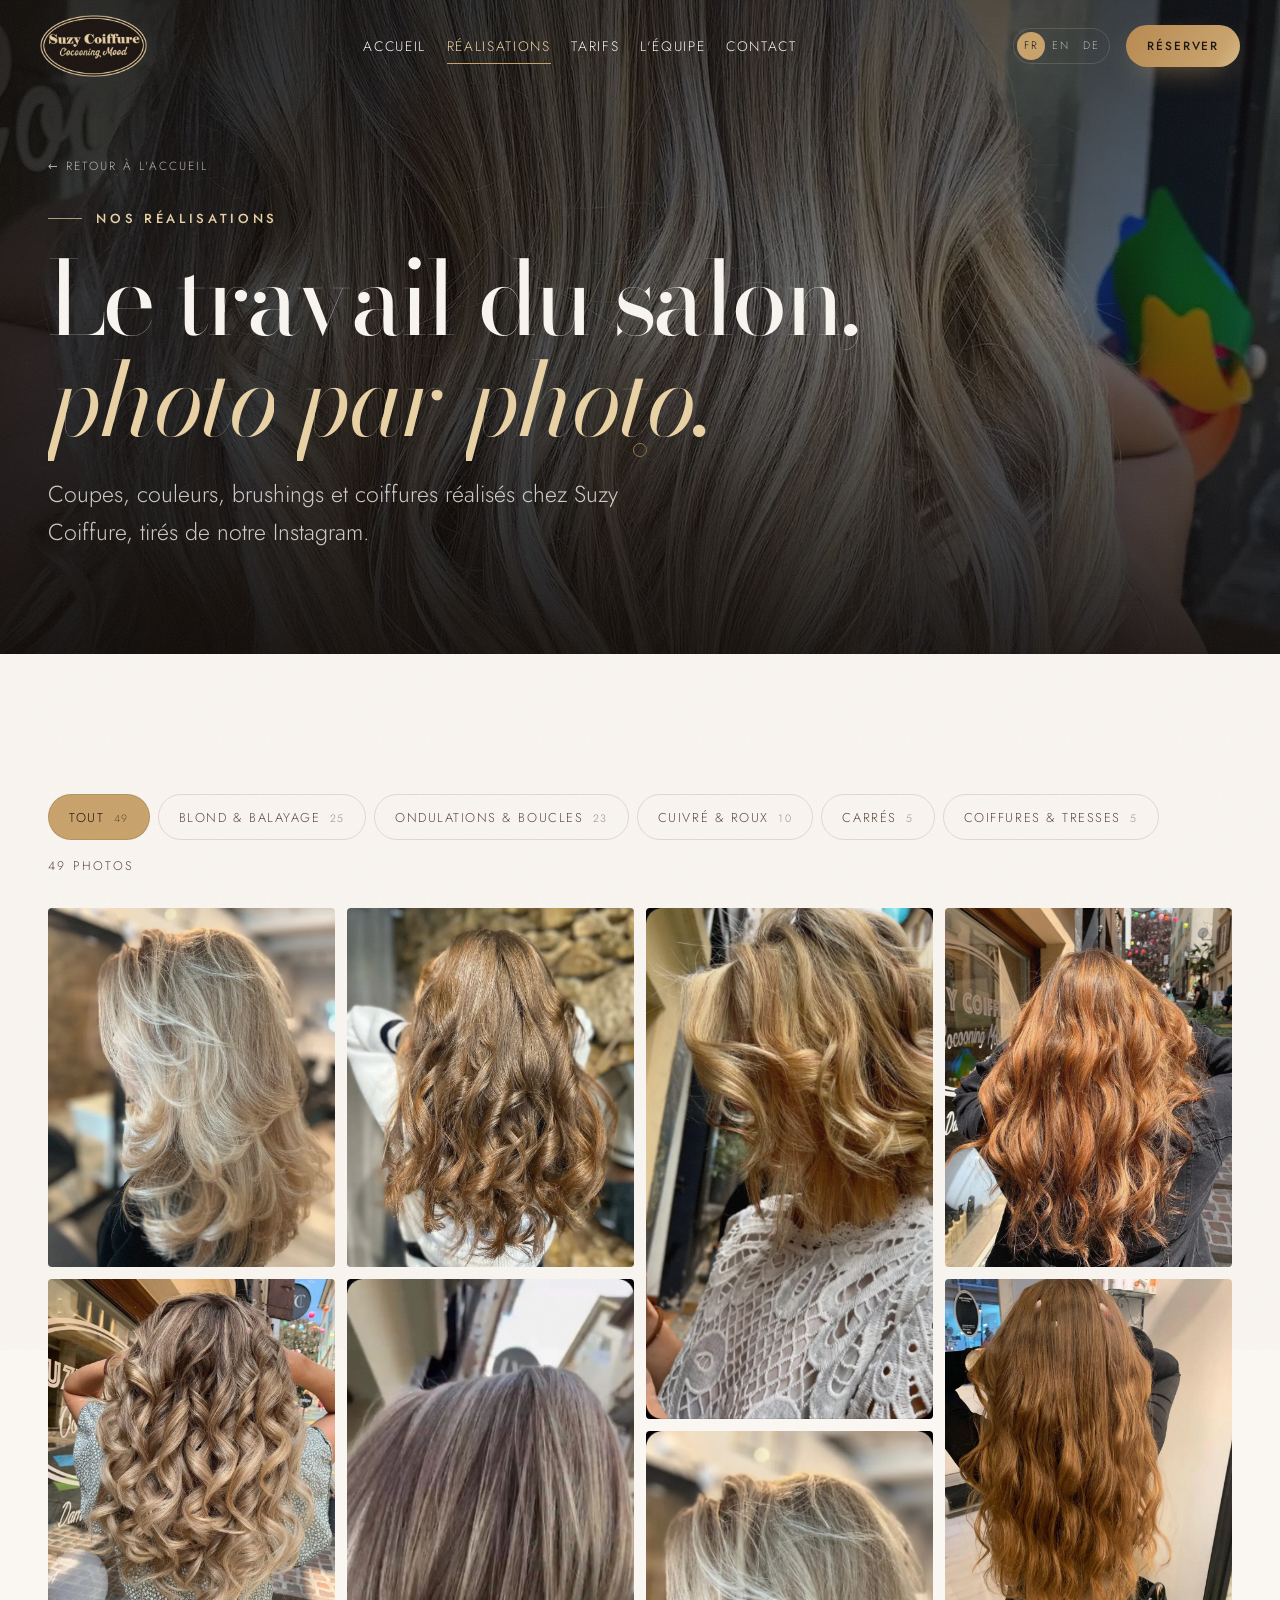
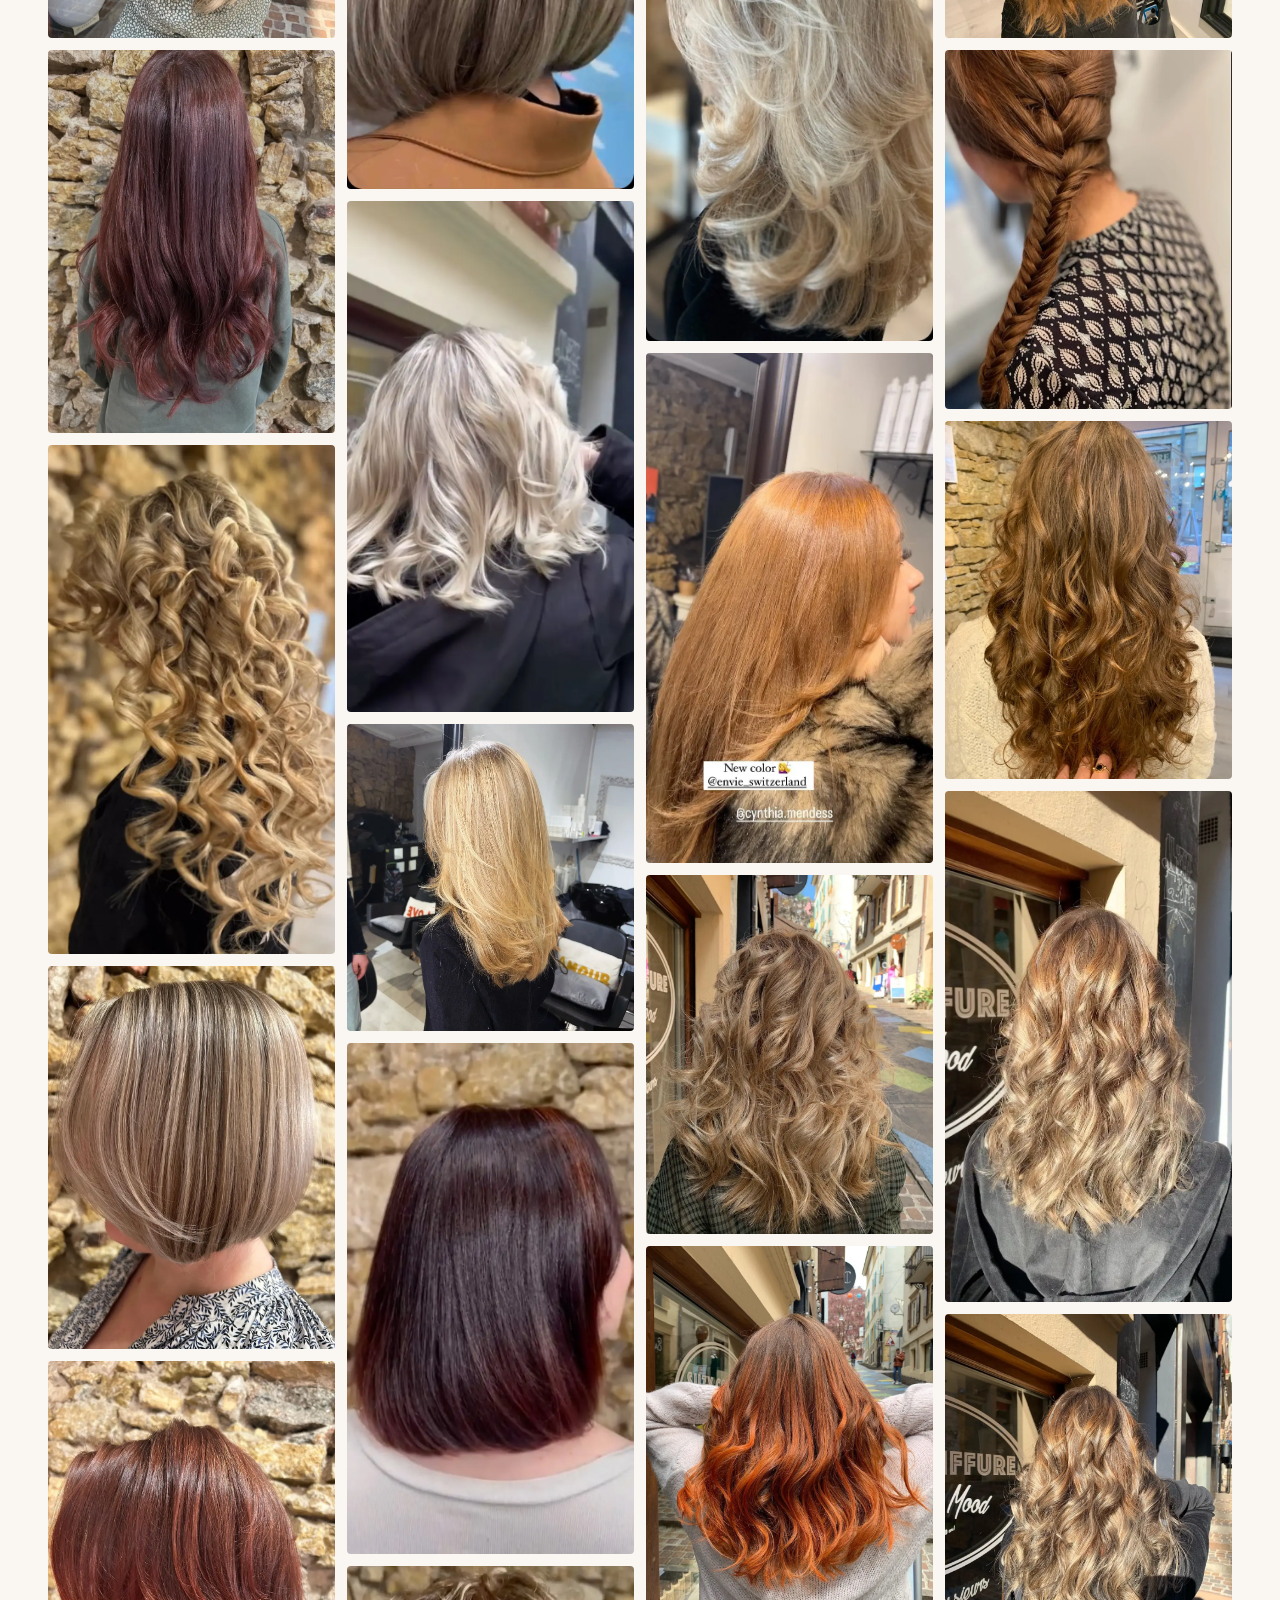
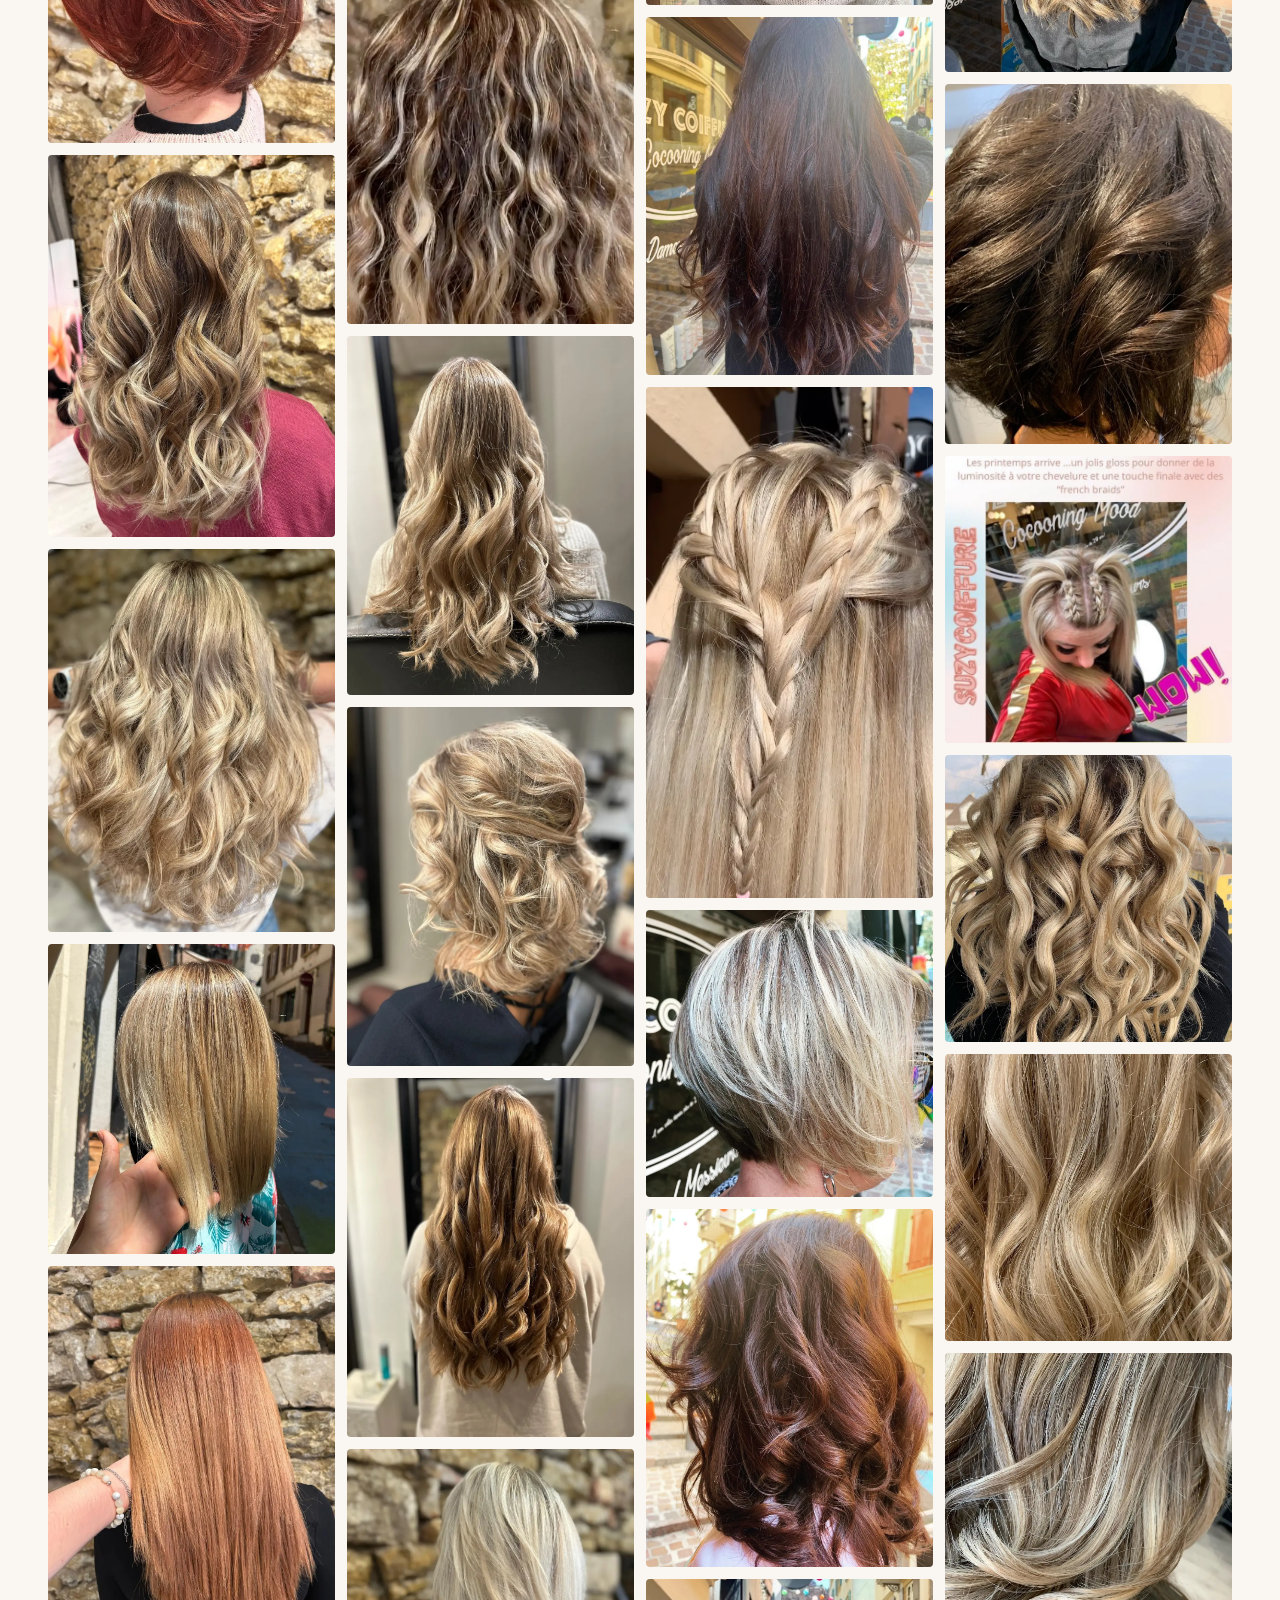
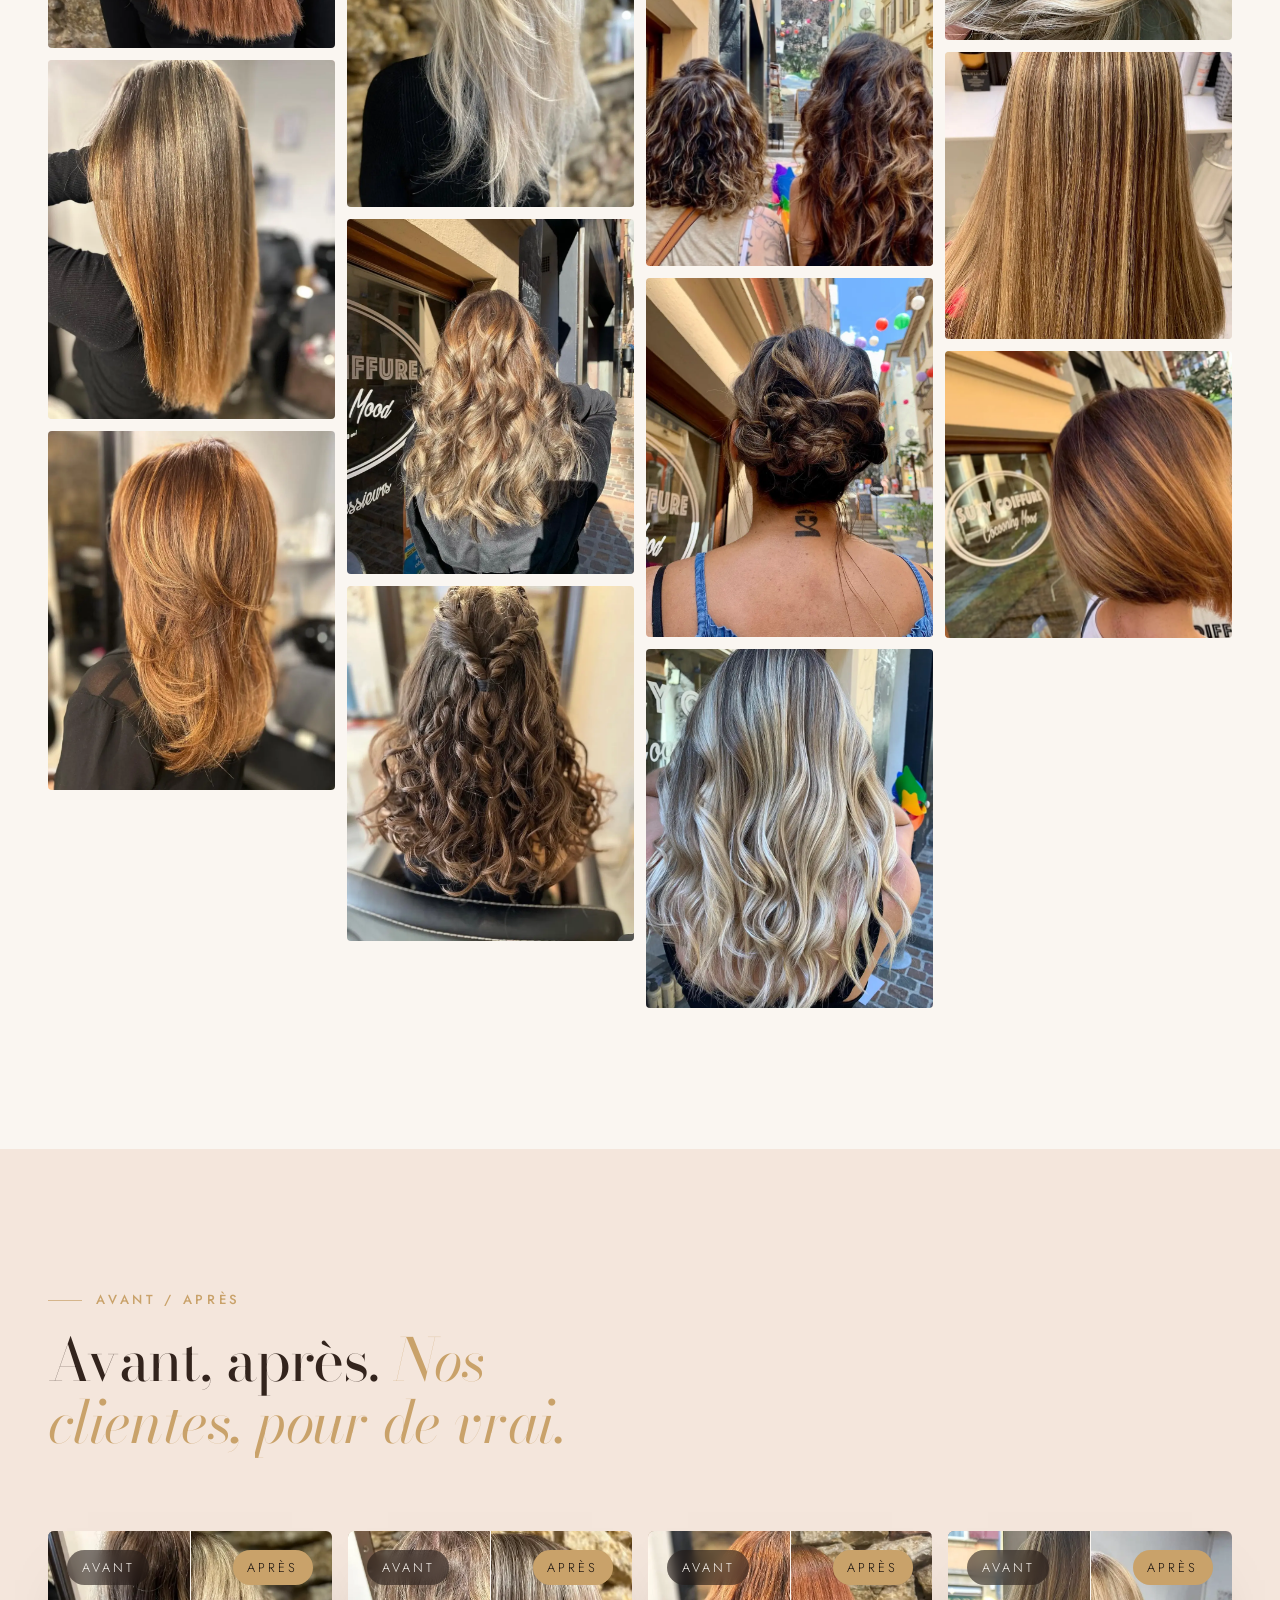
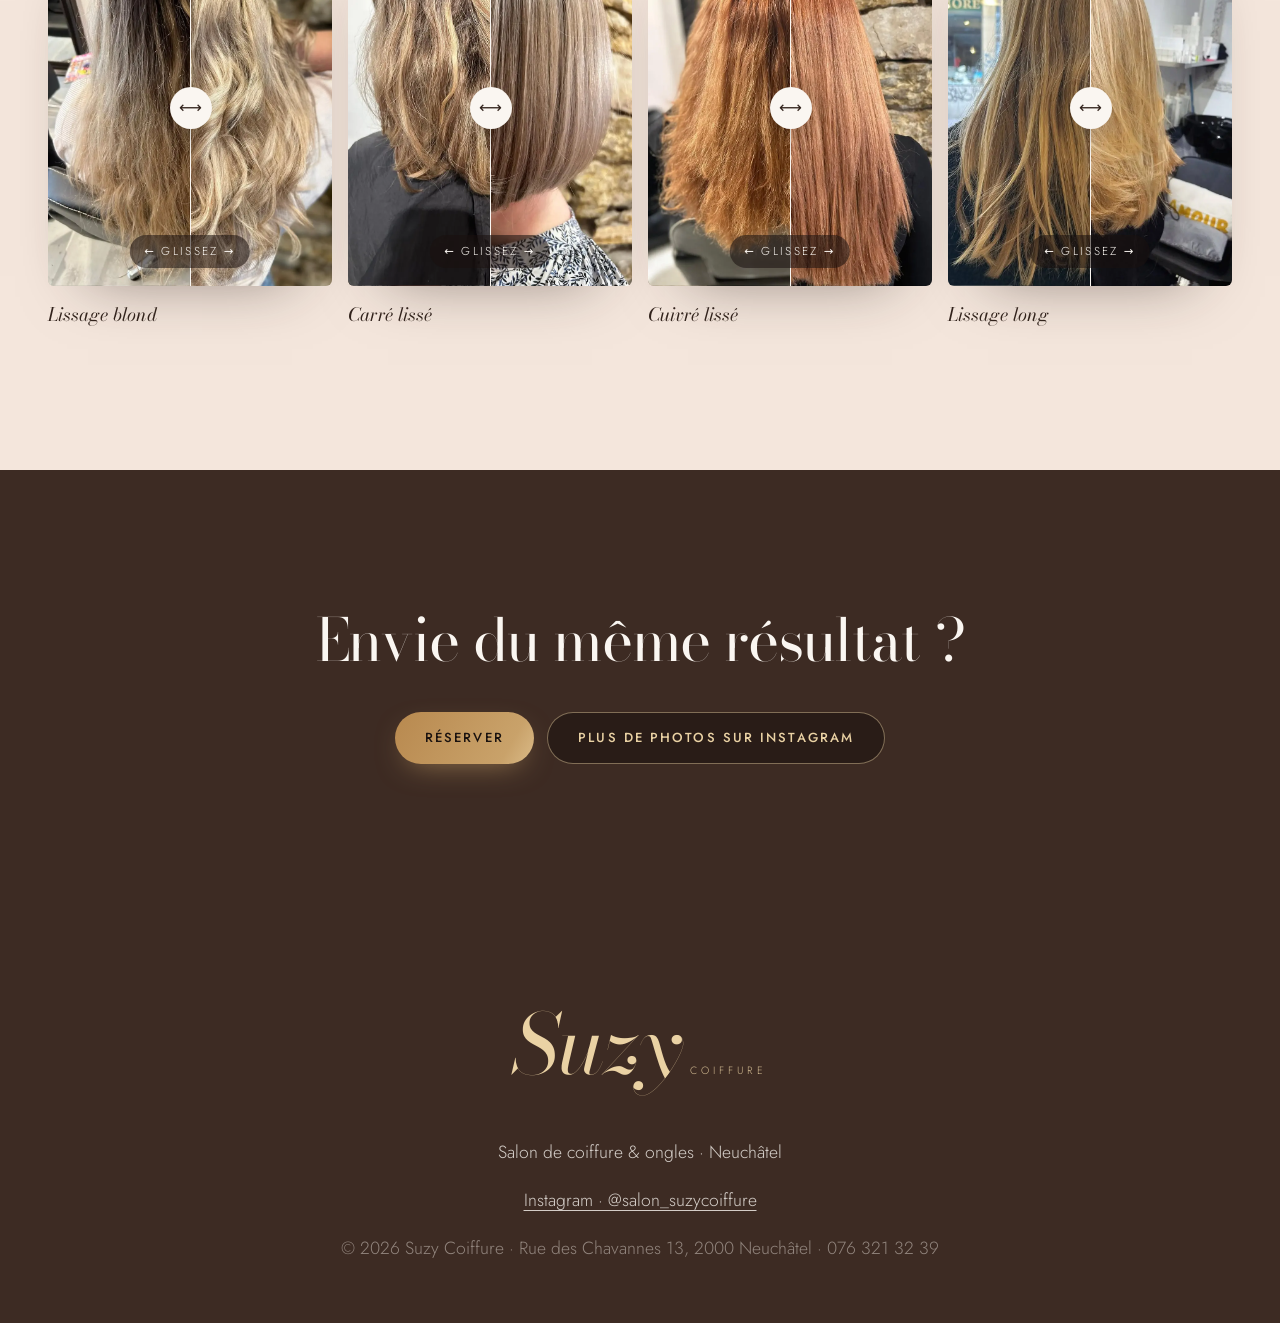
==== commit 41aadbe6: "Mobile: keep birthday button inside the card, space hero title lines Co-Authored-By: Claude Opus 5.5" ====
--- a/realisations.html
+++ b/realisations.html
@@ -20,7 +20,7 @@
 <link rel="preconnect" href="https://fonts.googleapis.com">
 <link rel="preconnect" href="https://fonts.gstatic.com" crossorigin>
 <link rel="stylesheet" href="https://fonts.googleapis.com/css2?family=Bodoni+Moda:ital,opsz,wght@0,6..96,400;0,6..96,500;1,6..96,400;1,6..96,500&family=Jost:wght@300;400;500&display=swap">
-<link rel="stylesheet" href="styles.css?v=1794321596">
+<link rel="stylesheet" href="styles.css?v=1794339329">
 </head>
 <body class="subpage">
 
--- a/styles.css
+++ b/styles.css
@@ -867,3 +867,8 @@
 .prices, .works { background: var(--porcelain); }
 .works-ba { background: var(--blush); }
 .cta-band { background: var(--cocoa); }
+/* téléphone : bouton anniversaire dans la carte, « Coiffure » sous la queue du « y » */
+@media (max-width: 760px) {
+  .bday .btn { white-space: normal; text-align: center; max-width: 100%; }
+  .ht-2 { margin-top: .5em; }
+}
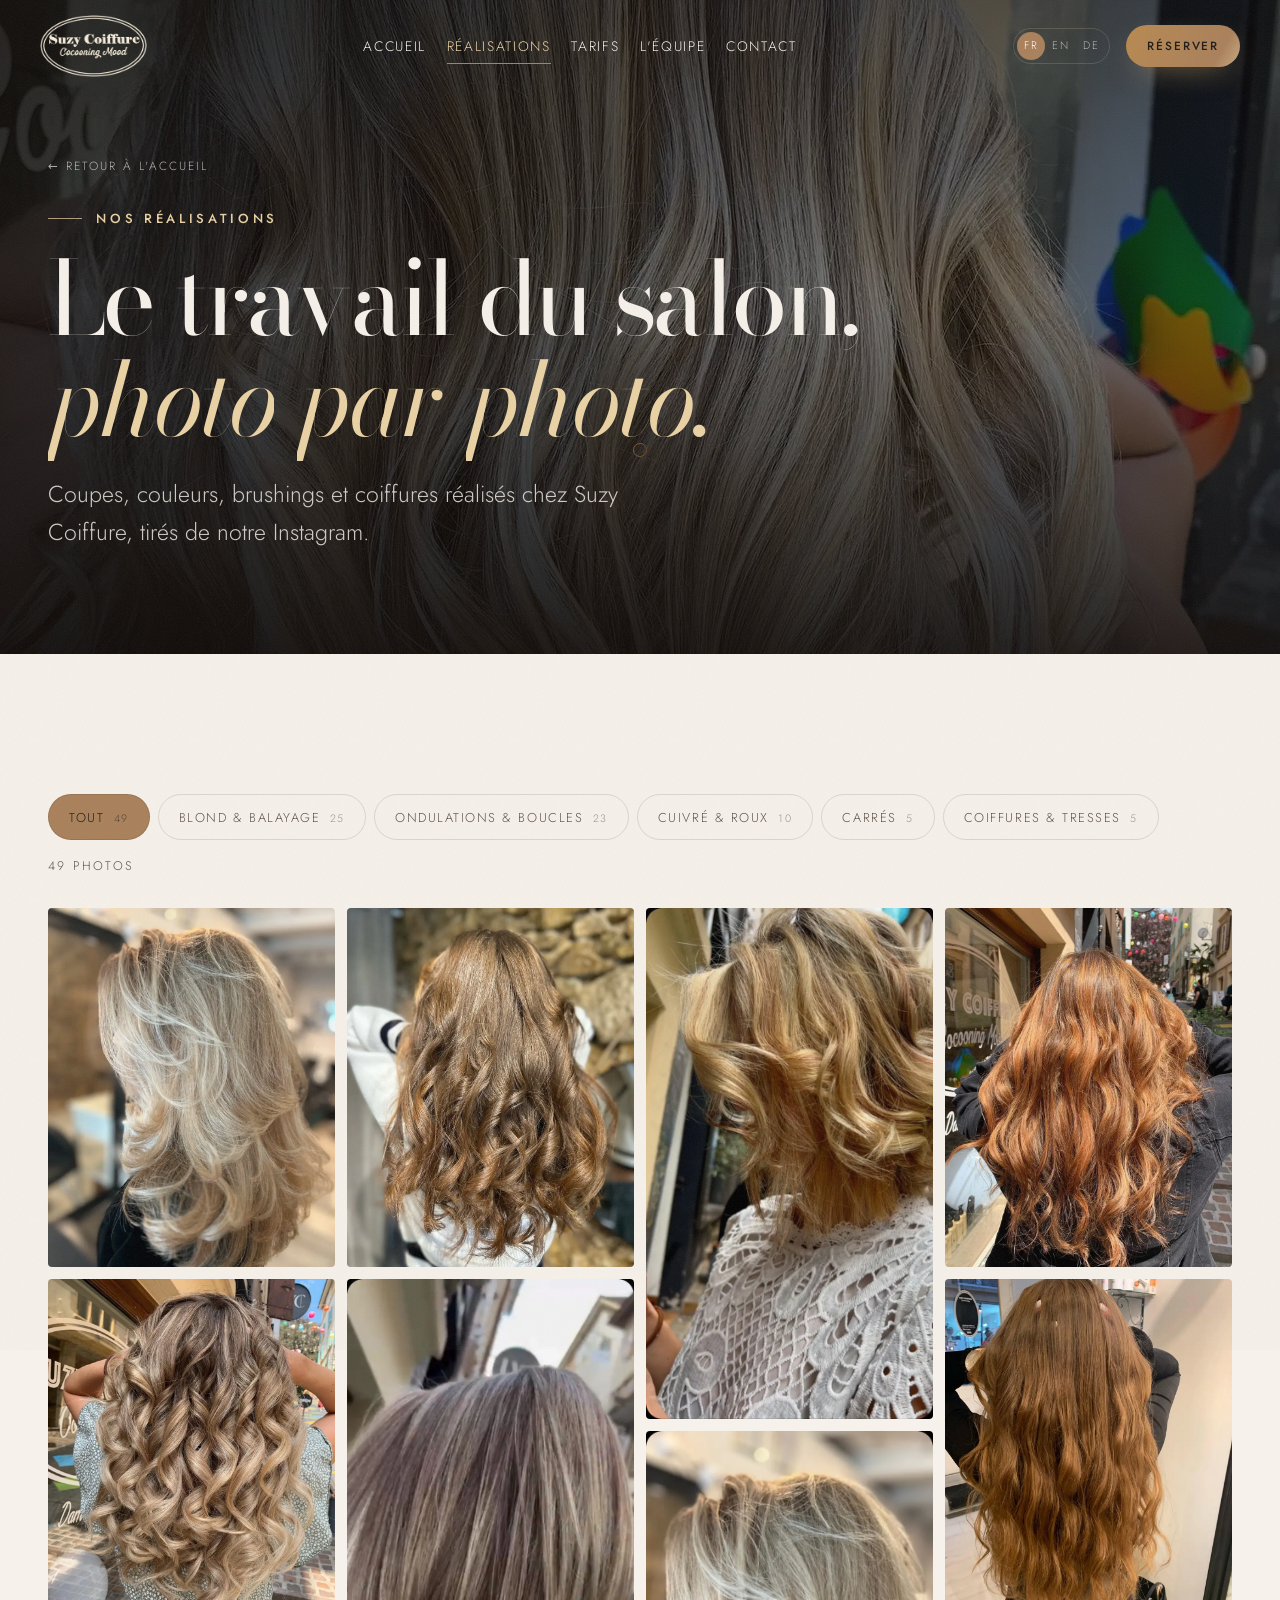
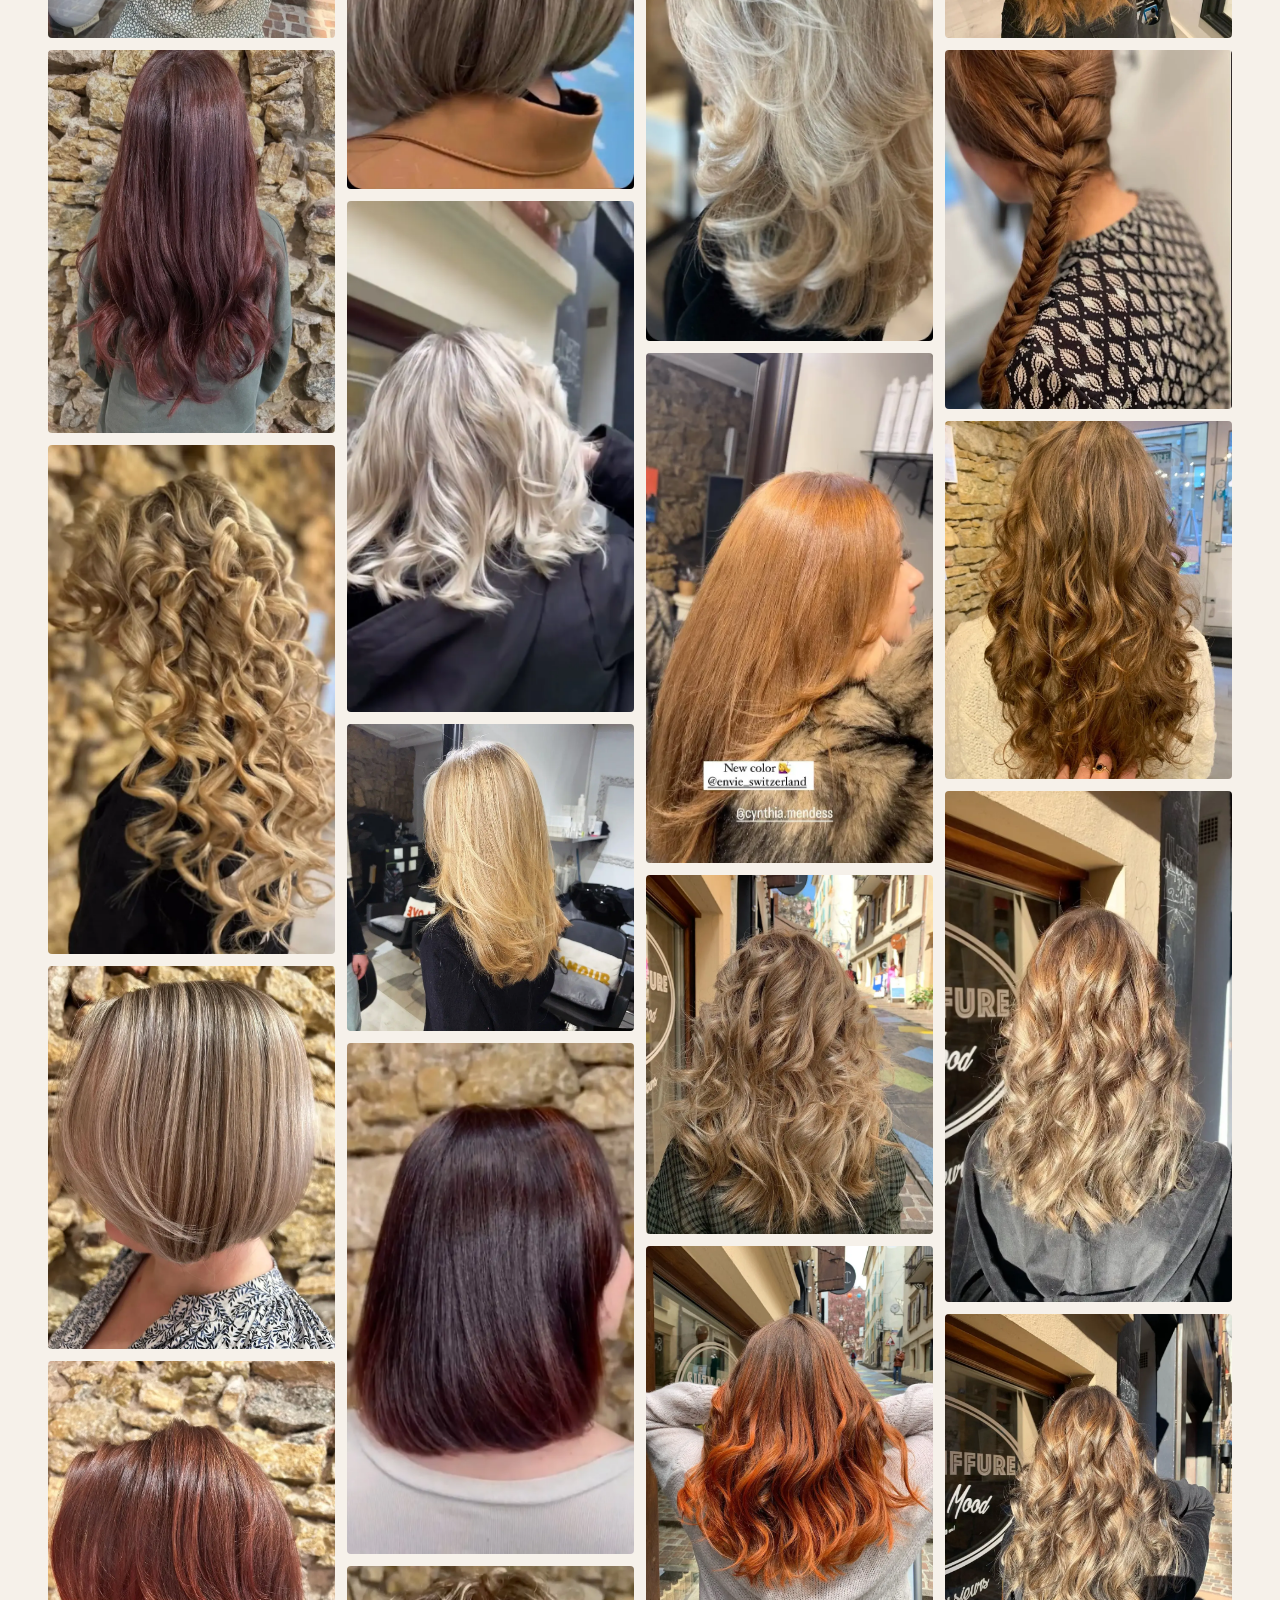
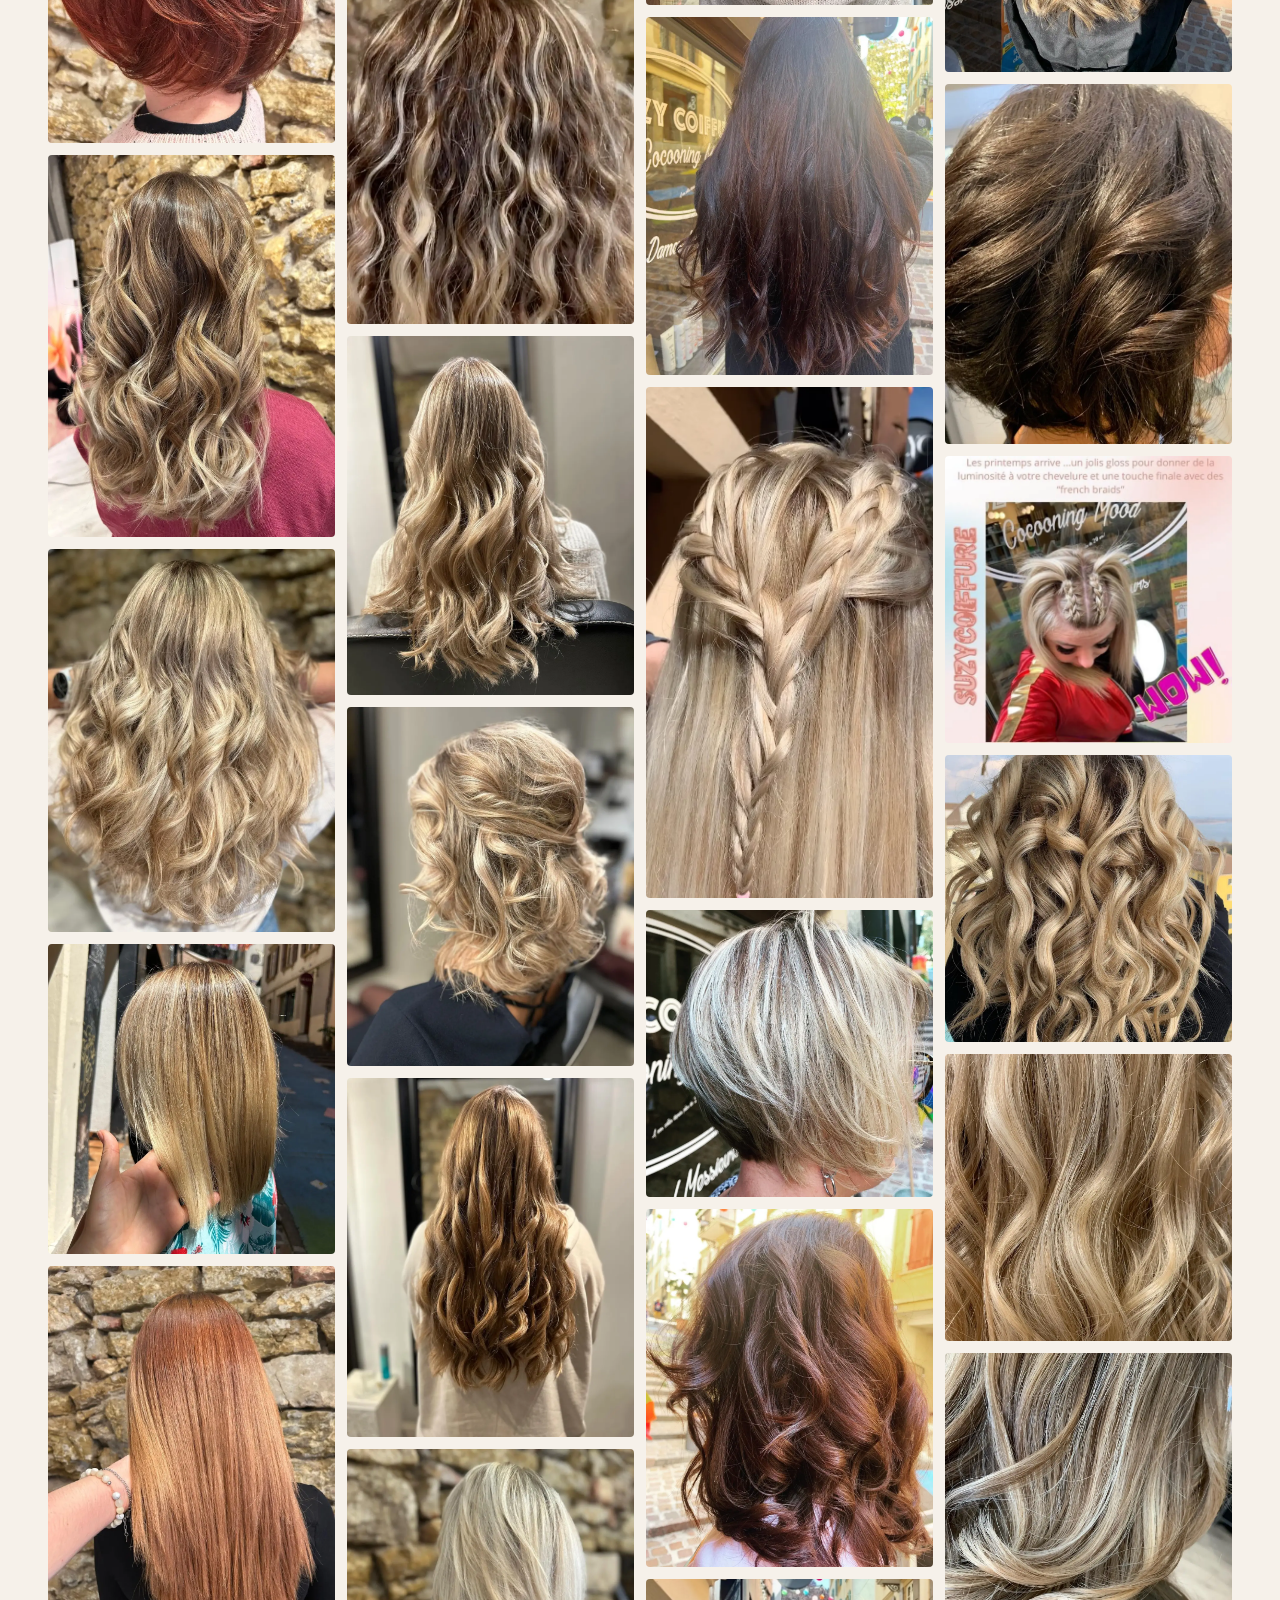
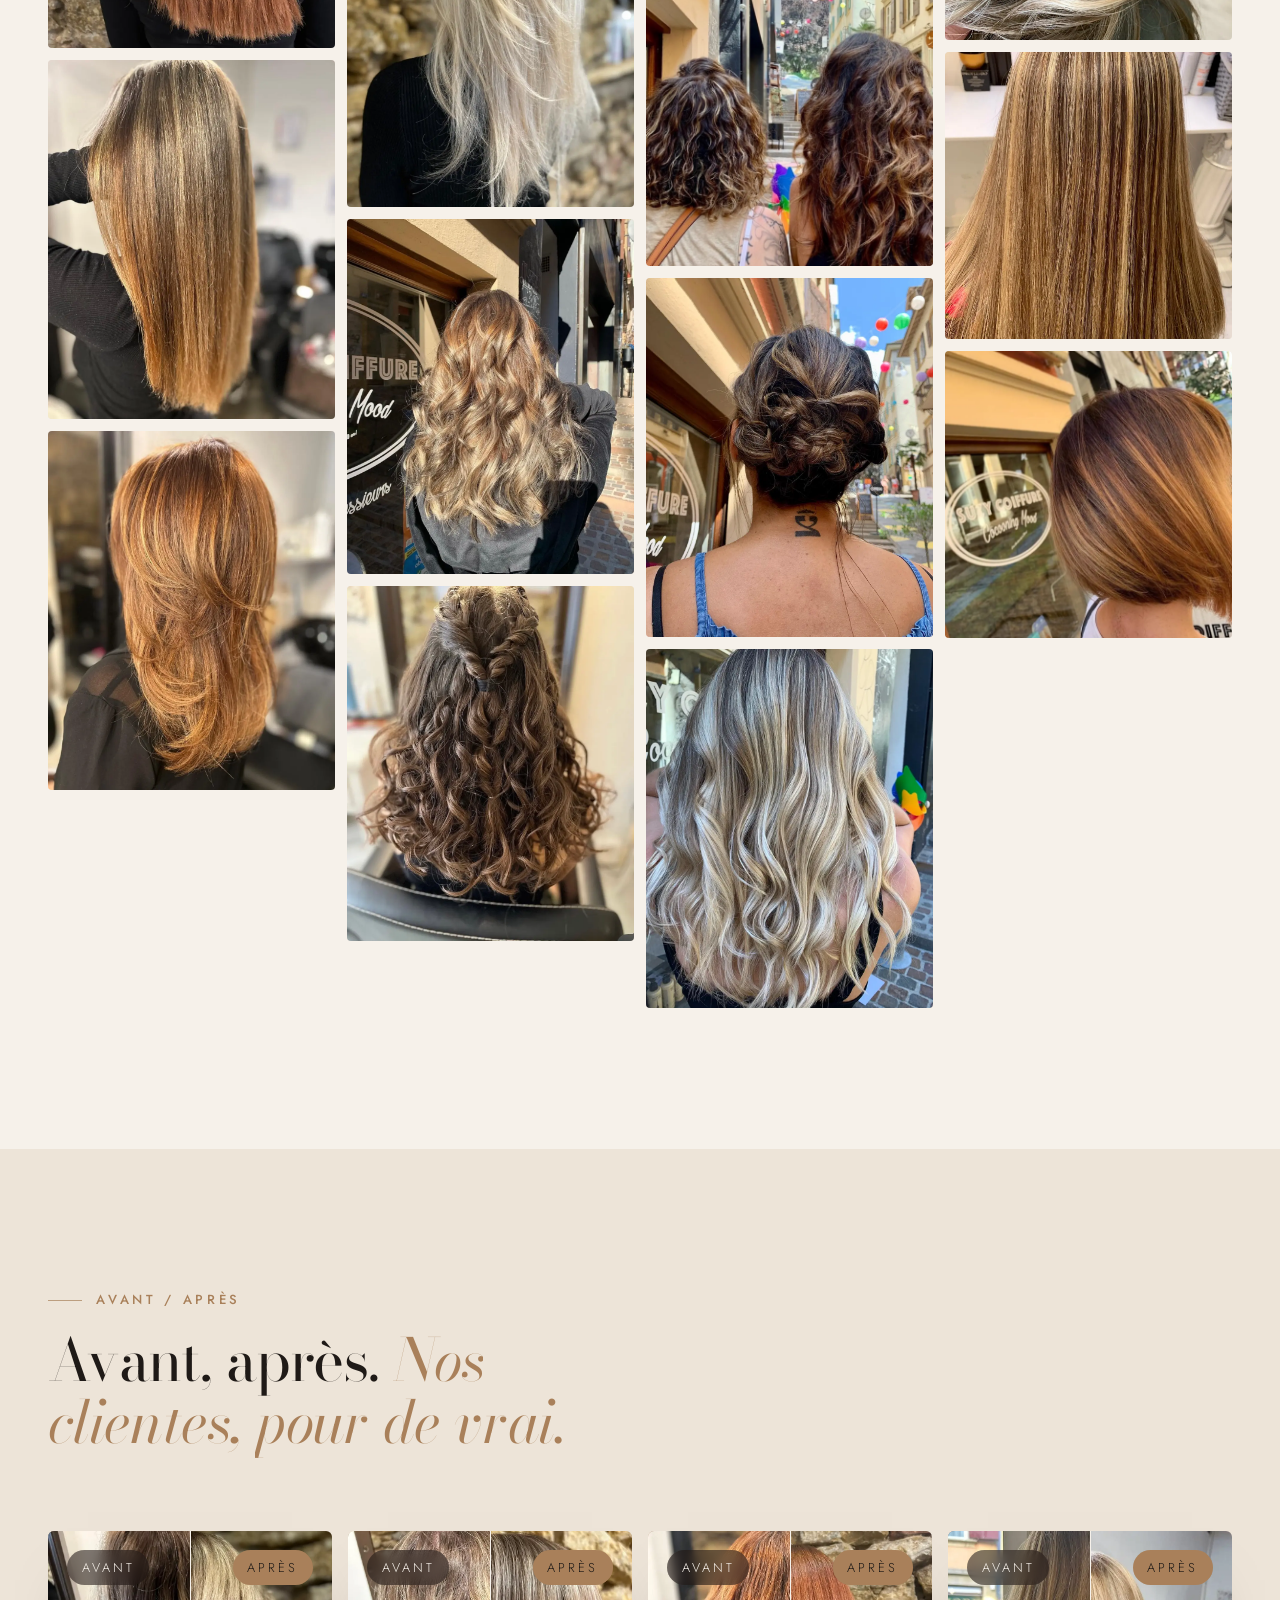
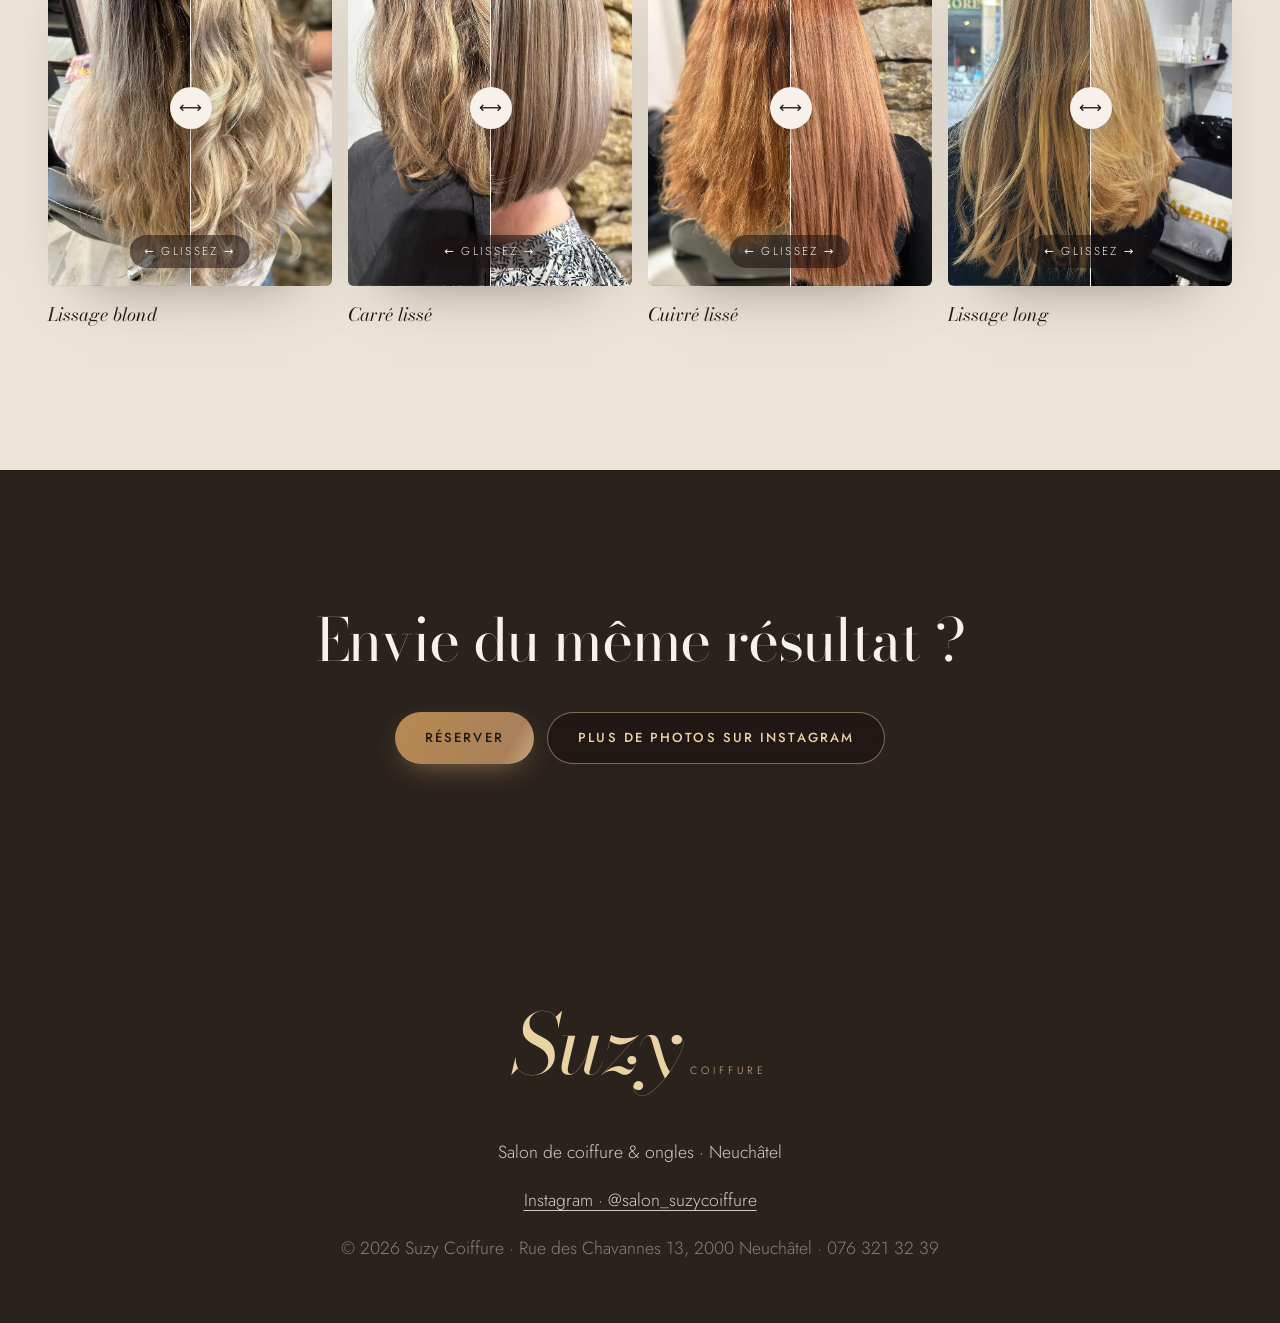
==== commit 8fc1e098: "Art-director fixes: title returns on scroll-up, comb parting, 60 fps, cursor light, colour wave - He" ====
--- a/realisations.html
+++ b/realisations.html
@@ -20,7 +20,7 @@
 <link rel="preconnect" href="https://fonts.googleapis.com">
 <link rel="preconnect" href="https://fonts.gstatic.com" crossorigin>
 <link rel="stylesheet" href="https://fonts.googleapis.com/css2?family=Bodoni+Moda:ital,opsz,wght@0,6..96,400;0,6..96,500;1,6..96,400;1,6..96,500&family=Jost:wght@300;400;500&display=swap">
-<link rel="stylesheet" href="styles.css?v=1794339329">
+<link rel="stylesheet" href="styles.css?v=1794495601">
 </head>
 <body class="subpage">
 
@@ -30,7 +30,7 @@
 <header class="nav" id="nav">
   <div class="nav-inner">
     <a href="index.html" class="logo logo-one" aria-label="Suzy Coiffure">
-      <img class="logo-light" src="assets/logo/suzy-light.png" alt="Suzy Coiffure" width="1230" height="715">
+      <img class="logo-light" src="assets/logo/suzy-lines.png" alt="Suzy Coiffure" width="520" height="302">
       <img class="logo-dark" src="assets/logo/suzy-dark.png" alt="" width="1230" height="715">
     </a>
     <nav class="nav-links" aria-label="Navigation principale">
@@ -121,7 +121,7 @@
 
 <script src="https://cdnjs.cloudflare.com/ajax/libs/gsap/3.12.5/gsap.min.js"></script>
 <script src="https://cdnjs.cloudflare.com/ajax/libs/gsap/3.12.5/ScrollTrigger.min.js"></script>
-<script src="i18n.js?v=1794321596"></script>
-<script src="pages.js?v=1794321596"></script>
+<script src="i18n.js?v=1794495601"></script>
+<script src="pages.js?v=1794495601"></script>
 </body>
 </html>
--- a/styles.css
+++ b/styles.css
@@ -443,7 +443,7 @@
   display: flex; flex-direction: column;
   background: #0f0a08; color: var(--porcelain);
 }
-.hero-media { position: absolute; inset: 0; z-index: 0; background: #0f0a08 url(assets/img/work/hero-cliente.webp) center / cover no-repeat; overflow: hidden; }
+.hero-media { position: absolute; inset: 0; z-index: 0; background: #0f0a08 url(assets/img/work/hero-blond.webp) center / cover no-repeat; overflow: hidden; }
 .hero.has-gl .hero-media { background-image: none; }
 .hero-canvas { display: block; width: 100%; height: 100%; }
 .hero-veil { position: absolute; inset: 0; pointer-events: none;
@@ -872,3 +872,126 @@
   .bday .btn { white-space: normal; text-align: center; max-width: 100%; }
   .ht-2 { margin-top: .5em; }
 }
+
+/* =====================================================================
+   Refonte 3D : palette ivoire / sable / bronze, cheveux vivants, mèche, avant/après liquide
+   ===================================================================== */
+:root {
+  --porcelain: #f6f1ea;
+  --milk: #fbf8f3;
+  --blush: #ede4d8;
+  --sand: #ede4d8;
+  --ink: #1f1a17;
+  --ink-soft: #5e5149;
+  --taupe: #8a7d72;
+  --bronze: #a9805a;
+  --gold: #a9805a;
+  --terracotta: #a9805a;
+  --cocoa: #2a221d;
+  --espresso: #1f1a17;
+  --line-light: rgba(31, 26, 23, .13);
+  --ease: cubic-bezier(.22, 1, .36, 1);
+}
+.services .srv-tab[aria-selected="true"], .lang button.is-active { color: #fff; }
+
+/* hero : fond sombre immédiat si WebGL, la photo reste pour les autres */
+.webgl .hero-media { background: radial-gradient(120% 90% at 70% 20%, #2b1f18, #140e0b 70%); }
+.hero.has-gl .hero-veil { background:
+    linear-gradient(180deg, rgba(20, 14, 11, .5) 0%, rgba(20, 14, 11, 0) 26%, rgba(20, 14, 11, 0) 50%, rgba(20, 14, 11, .55) 78%, rgba(20, 14, 11, .85) 100%),
+    linear-gradient(270deg, rgba(20, 14, 11, .55), rgba(20, 14, 11, 0) 46%); }
+.hero-canvas { touch-action: pan-y; }
+.hair-shades { display: none; align-items: center; gap: 1.1rem; min-width: 0; }
+.hero.has-gl .hair-shades { display: flex; }
+.hs-label { font-size: .72rem; letter-spacing: .26em; text-transform: uppercase; color: rgba(234, 210, 164, .75); }
+.hair-dots { display: flex; gap: .4rem; flex-wrap: wrap; }
+.hd { display: inline-flex; align-items: center; gap: .5rem; padding: .4rem .8rem .4rem .45rem; border-radius: 999px; border: 1px solid rgba(246, 241, 234, .16); color: rgba(246, 241, 234, .8); font-size: .8rem; letter-spacing: .06em; transition: border-color .5s var(--ease), background .5s var(--ease), color .5s var(--ease); }
+.hd i { width: 18px; height: 18px; border-radius: 50%; background: radial-gradient(circle at 35% 30%, #fff8 0 12%, transparent 40%), var(--c); box-shadow: 0 0 0 2px rgba(0, 0, 0, .25); transition: transform .6s var(--ease); }
+.hd:hover { border-color: rgba(246, 241, 234, .45); color: #fff; }
+.hd[aria-checked="true"] { background: rgba(246, 241, 234, .1); border-color: var(--gold-light); color: #fff; }
+.hd[aria-checked="true"] i { transform: scale(1.2); box-shadow: 0 0 0 2px var(--gold-light); }
+.hair-hint { display: none; margin: 0; font-family: var(--f-display); font-style: italic; font-size: 1rem; color: rgba(246, 241, 234, .6); }
+@media (hover: hover) and (pointer: fine) { .hero.has-gl .hair-hint { display: block; } }
+@media (max-width: 760px) {
+  .hs-label { display: none; }
+  .hd { padding: .35rem .6rem .35rem .35rem; font-size: .74rem; }
+  .hd span { display: none; }
+  .hd[aria-checked="true"] span { display: inline; }
+}
+
+/* ESSAYEZ VOTRE COULEUR */
+.try { background: var(--sand); }
+.try-grid { display: grid; grid-template-columns: minmax(0, 1.05fr) minmax(0, 1fr); gap: clamp(2rem, 5vw, 5.5rem); align-items: center; }
+.try-stage { position: relative; aspect-ratio: 4 / 5; max-width: 100%; border-radius: 6px; overflow: hidden;
+  background: radial-gradient(70% 60% at 50% 35%, #3a2c23, #1a1310 75%); box-shadow: 0 40px 80px -45px rgba(31, 26, 23, .7); }
+.try-stage canvas { position: absolute; inset: 0; width: 100%; height: 100%; display: block; cursor: grab; touch-action: pan-y; }
+.try-stage canvas:active { cursor: grabbing; }
+.try-fallback { position: absolute; inset: 0; width: 100%; height: 100%; object-fit: cover; }
+.try.has-gl .try-fallback { display: none; }
+.try-hint { position: absolute; left: 0; right: 0; bottom: 1.2rem; margin: 0; text-align: center; font-size: .72rem; letter-spacing: .24em; text-transform: uppercase; color: rgba(246, 241, 234, .6); pointer-events: none; }
+.try:not(.has-gl) .try-hint { display: none; }
+.try-text .lead { max-width: 40ch; }
+.try-swatches { display: grid; grid-template-columns: repeat(2, minmax(0, 1fr)); gap: .6rem; margin-bottom: 1.6rem; }
+.try-sw { display: flex; align-items: center; gap: .8rem; padding: .7rem .9rem; border-radius: 6px; border: 1px solid var(--line-light); background: rgba(255, 255, 255, .4); text-align: left; font-size: .95rem; color: var(--ink); transition: border-color .5s var(--ease), background .5s var(--ease), transform .5s var(--ease); }
+.try-sw i { width: 30px; height: 30px; border-radius: 50%; flex: none; box-shadow: inset 0 0 0 1px rgba(255, 255, 255, .25); }
+.try-sw:hover { transform: translateY(-2px); border-color: var(--taupe); }
+.try-sw[aria-checked="true"] { background: var(--milk); border-color: var(--bronze); box-shadow: 0 14px 30px -20px rgba(31, 26, 23, .5); }
+.try-card { background: var(--milk); border-radius: 6px; padding: clamp(1.2rem, 2.5vw, 1.8rem); border: 1px solid var(--line-light); }
+.try-card h3 { margin: 0 0 .4rem; font-family: var(--f-display); font-weight: 400; font-size: clamp(1.6rem, 1.2rem + 1.2vw, 2.2rem); }
+.try-card p { margin: 0; color: var(--ink-soft); }
+.try-foot { display: flex; align-items: center; justify-content: space-between; gap: 1rem; flex-wrap: wrap; margin: 1.2rem 0 .9rem; }
+.try-price { font-size: .9rem; letter-spacing: .1em; color: var(--ink) !important; }
+.try-price b { font-family: var(--f-display); font-weight: 400; font-size: 2.4rem; letter-spacing: 0; }
+.try-note { font-size: .8rem; color: var(--taupe) !important; }
+@media (max-width: 860px) { .try-grid { grid-template-columns: minmax(0, 1fr); } .try-stage { aspect-ratio: 1 / 1; } }
+
+/* AVANT / APRÈS liquide */
+.ba-canvas { position: absolute; inset: 0; width: 100%; height: 100%; display: block; opacity: 0; transition: opacity .8s var(--ease); pointer-events: none; }
+.ba-gl .ba-canvas { opacity: 1; }
+.ba-gl .ba-before-wrap, .ba-gl .ba-after { opacity: 0; }
+.ba-gl .ba-handle { background: transparent; }
+.ba-gl .ba-handle span { width: 46px; height: 46px; background: rgba(246, 241, 234, .9); }
+@media (max-width: 760px) { .hero.has-gl .hero-bar { padding-bottom: calc(92px + env(safe-area-inset-bottom, 0px)); } }
+
+/* ---------- retours du directeur artistique ---------- */
+/* logo : traits crème seuls sur le hero sombre */
+.logo-one .logo-light { filter: drop-shadow(0 2px 10px rgba(0, 0, 0, .35)); }
+
+/* indice : un petit peigne qui balaie, et la brosse fantôme de démonstration */
+.hair-hint { display: none; }
+.hh-ico { display: inline-flex; width: 46px; color: rgba(246, 236, 218, .75); animation: combSwipe 2.8s var(--ease) infinite; }
+.hh-ico svg { width: 100%; height: auto; }
+@keyframes combSwipe { 0%, 100% { transform: translateX(-6px) rotate(-8deg); } 50% { transform: translateX(10px) rotate(6deg); } }
+.comb-ghost { position: absolute; left: 0; top: 0; z-index: 3; width: 74px; margin: -15px 0 0 -37px; color: rgba(246, 236, 218, .9); pointer-events: none; filter: drop-shadow(0 4px 14px rgba(0, 0, 0, .5)); }
+.comb-ghost svg { width: 100%; height: auto; display: block; }
+
+/* la mèche flotte sur le sable, sans boîte */
+.try-stage { background: none; box-shadow: none; overflow: visible; aspect-ratio: 3 / 4; }
+.try-stage::after { content: ""; position: absolute; left: 22%; right: 22%; bottom: 3%; height: 7%; border-radius: 50%; background: radial-gradient(closest-side, rgba(31, 26, 23, .28), transparent); pointer-events: none; }
+.try-hint { color: var(--taupe); bottom: -.4rem; }
+@media (max-width: 860px) { .try-stage { aspect-ratio: 4 / 5; } }
+
+/* galerie en mise en page de magazine */
+.gal-grid { grid-auto-rows: clamp(200px, 21vw, 330px); grid-auto-flow: dense; }
+.gal-grid .gal-item { aspect-ratio: auto; height: 100%; }
+.gal-grid .gal-item:nth-child(1) { grid-column: span 2; grid-row: span 2; }
+.gal-grid .gal-item:nth-child(6) { grid-column: span 2; }
+.gal-item::after { content: ""; position: absolute; inset: 0; background: linear-gradient(160deg, rgba(169, 128, 90, .12), rgba(31, 26, 23, .1)); mix-blend-mode: soft-light; pointer-events: none; }
+.gal-item img { filter: sepia(.16) saturate(.86) contrast(1.05) brightness(1.02) hue-rotate(-4deg); transition: transform 1.8s var(--ease), filter 1s; }
+.gal-item:hover img { transform: scale(1.06); }
+.gal-item figcaption { z-index: 1; flex-wrap: wrap; transform: translateY(101%); transition: transform .8s var(--ease); }
+.gal-item figcaption span { color: var(--gold-light); }
+.gal-item:hover figcaption, .gal-item:focus-within figcaption { transform: none; }
+@media (hover: none) { .gal-item figcaption { transform: none; } }
+@media (max-width: 900px) {
+  .gal-grid { grid-auto-rows: 52vw; }
+  .gal-grid .gal-item:nth-child(1) { grid-row: span 1; }
+}
+
+/* carte : au survol, elle s'ouvre sur la porte du salon depuis l'épingle */
+.map { position: relative; }
+.map-photo { position: absolute; inset: 0; width: 100%; height: 100%; object-fit: cover; clip-path: circle(0% at 49% 35%); transition: clip-path 1.1s var(--ease); pointer-events: none; }
+.map:hover .map-photo, .map:focus-visible .map-photo { clip-path: circle(120% at 49% 35%); }
+.map-label, .map-cta { z-index: 1; }
+.gal-grid .gal-item figcaption { display: grid; gap: .25rem; align-items: start; padding: 2.6rem 1rem .9rem; font-size: 1.05rem; line-height: 1.15; }
+.gal-grid .gal-item figcaption span { font-size: .66rem; }
+.gal-grid .gal-item figcaption { color: #fbf8f3; text-shadow: 0 1px 12px rgba(0, 0, 0, .4); }
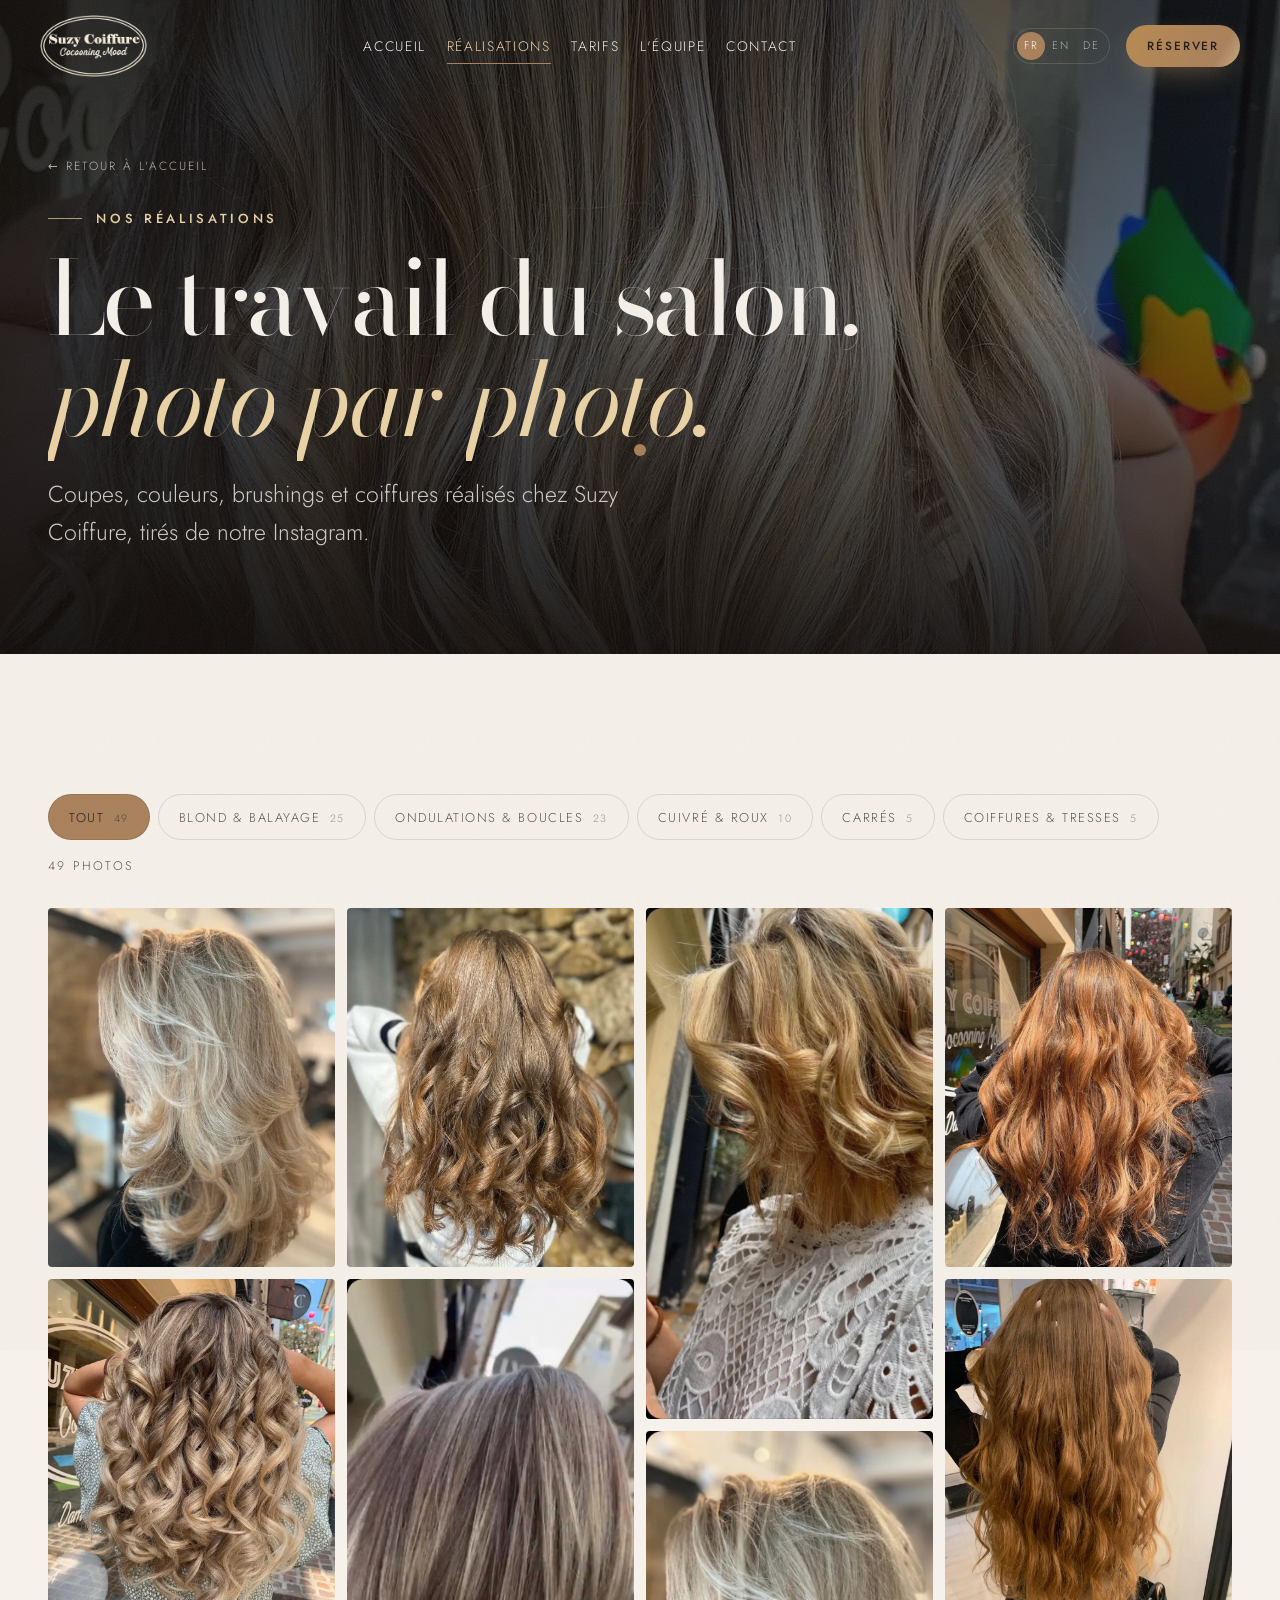
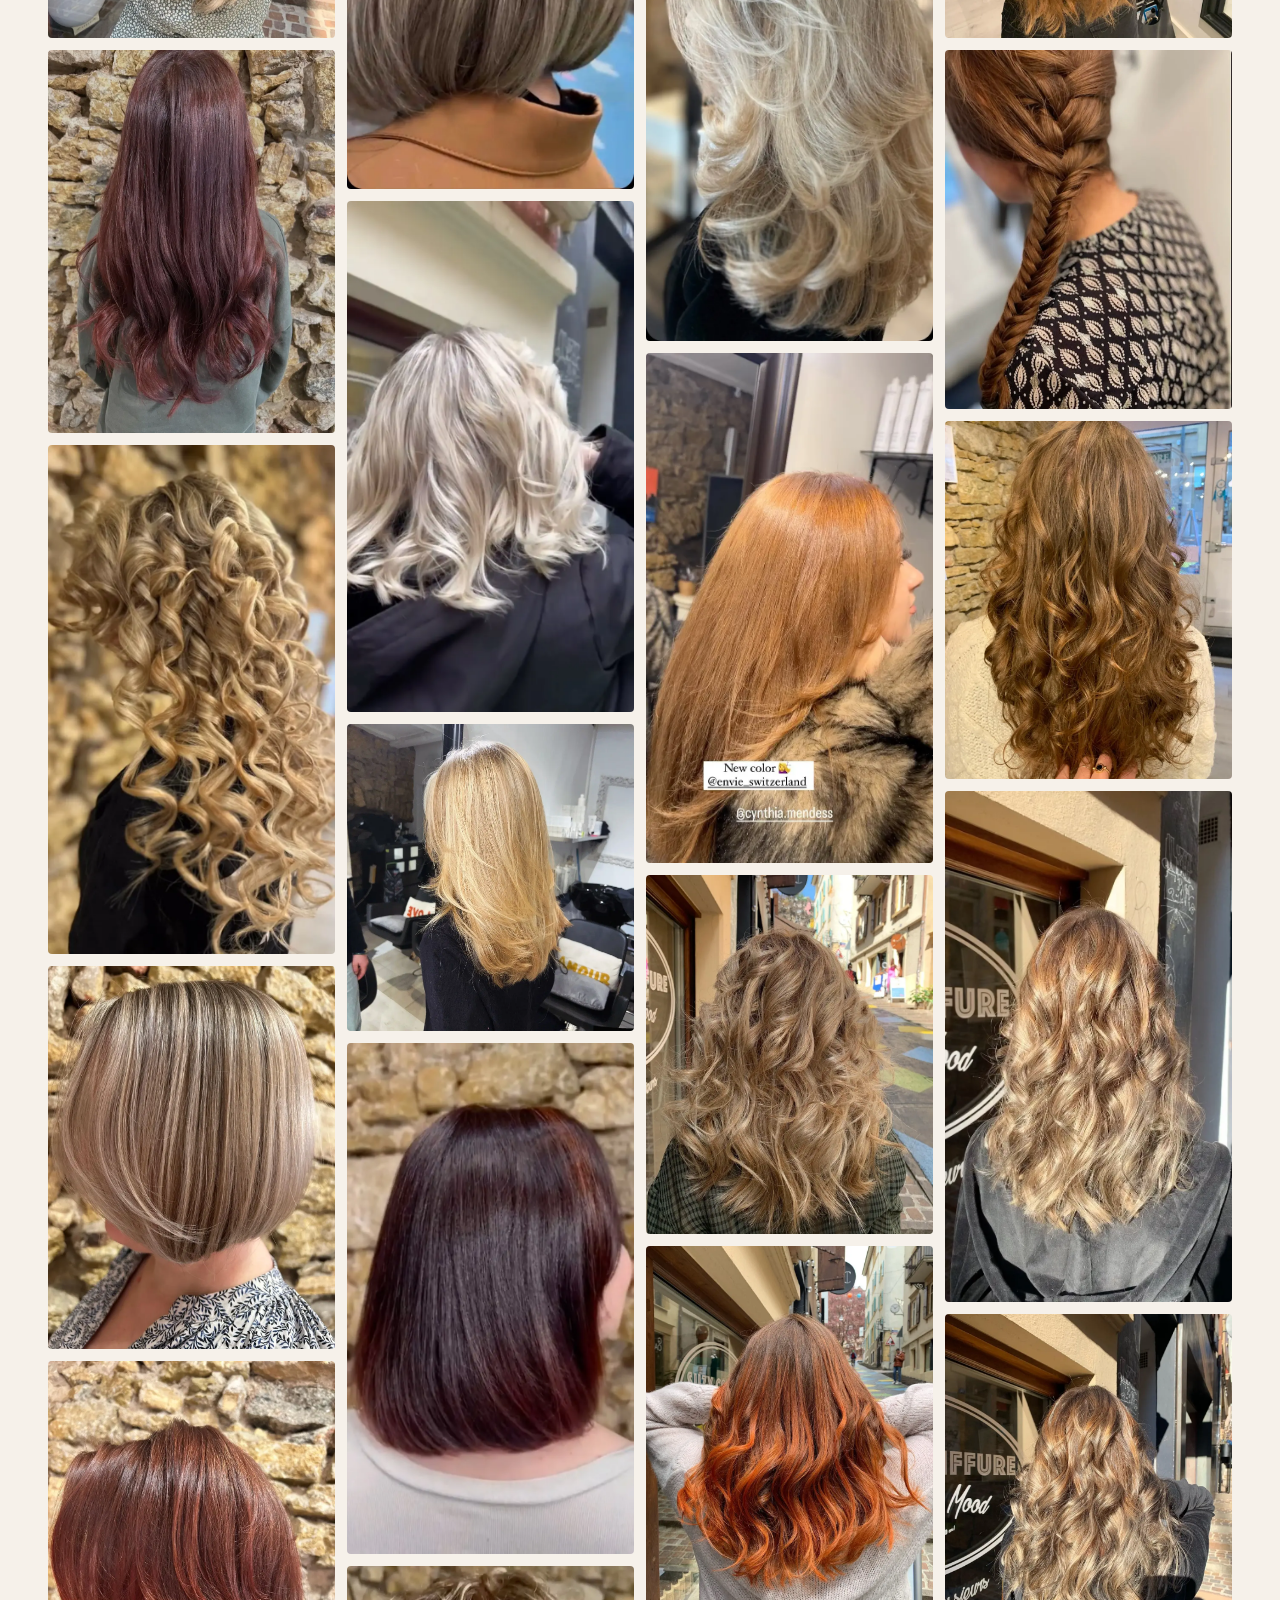
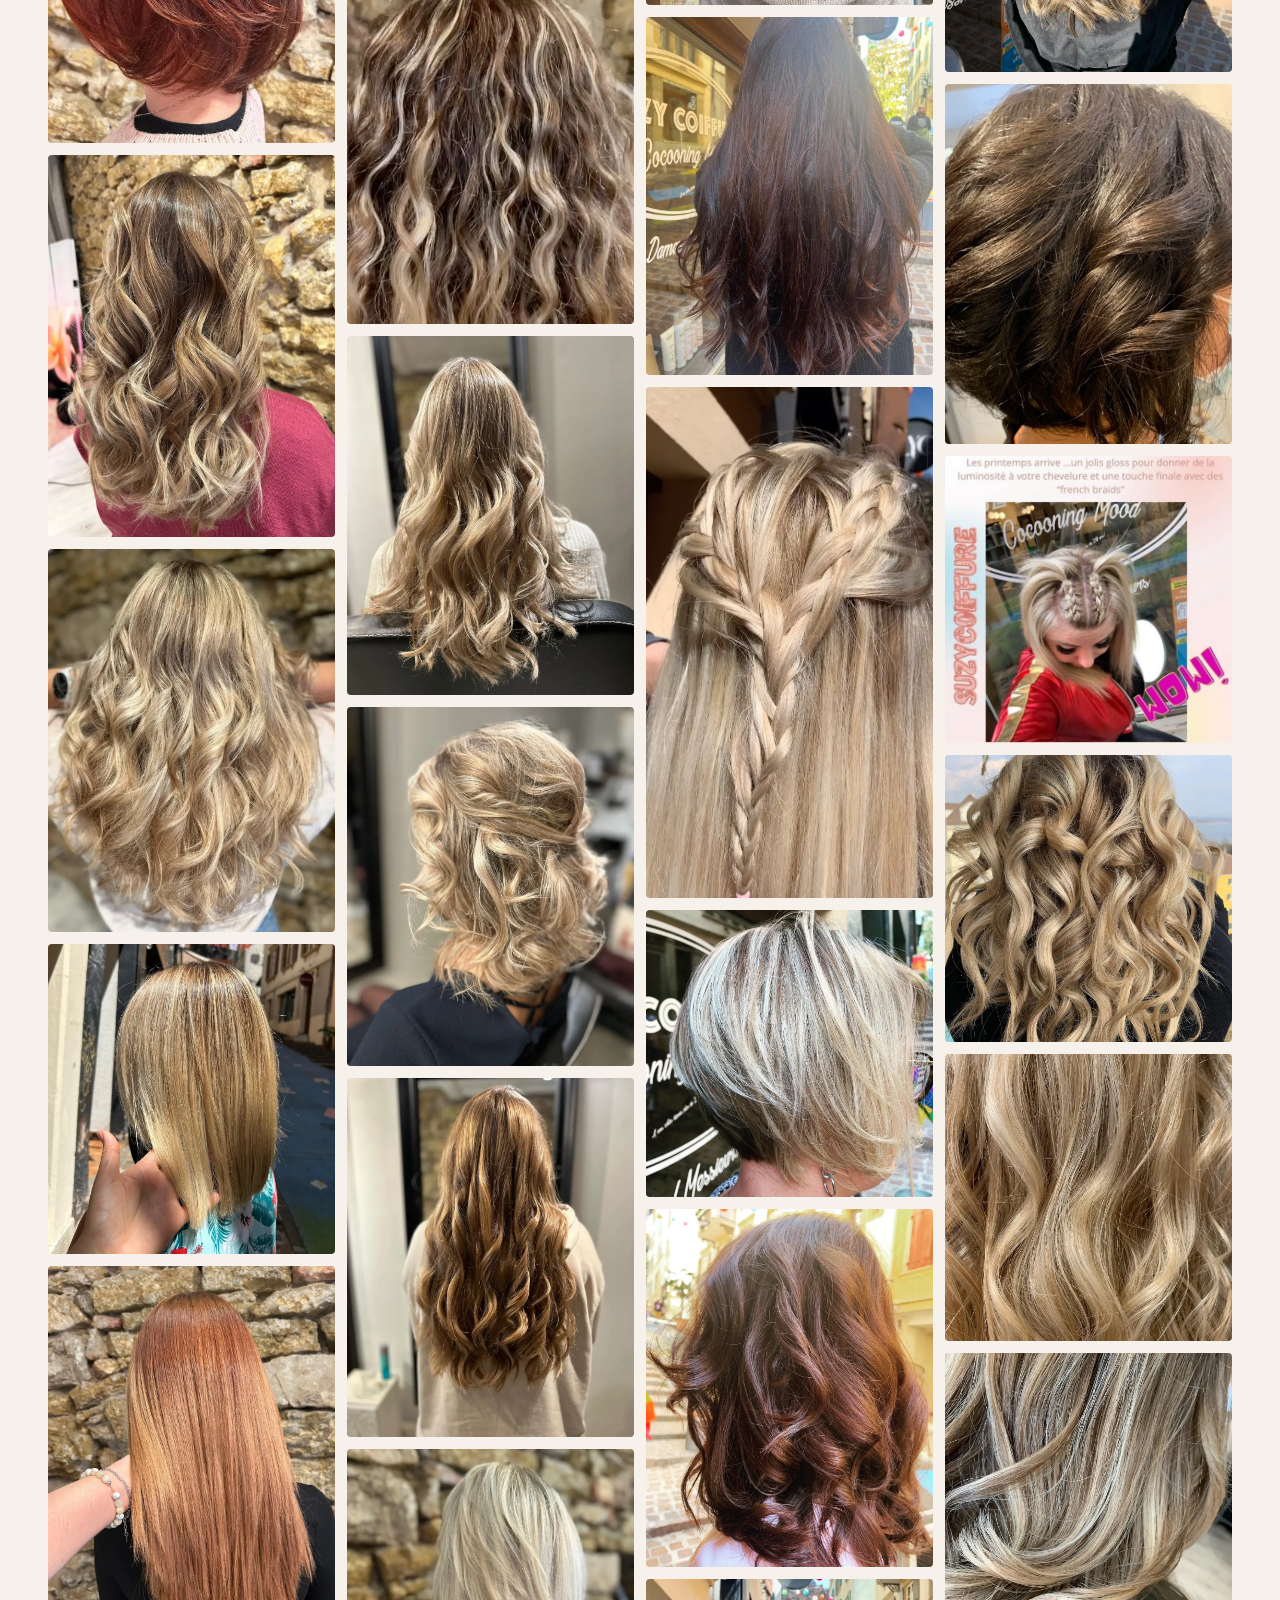
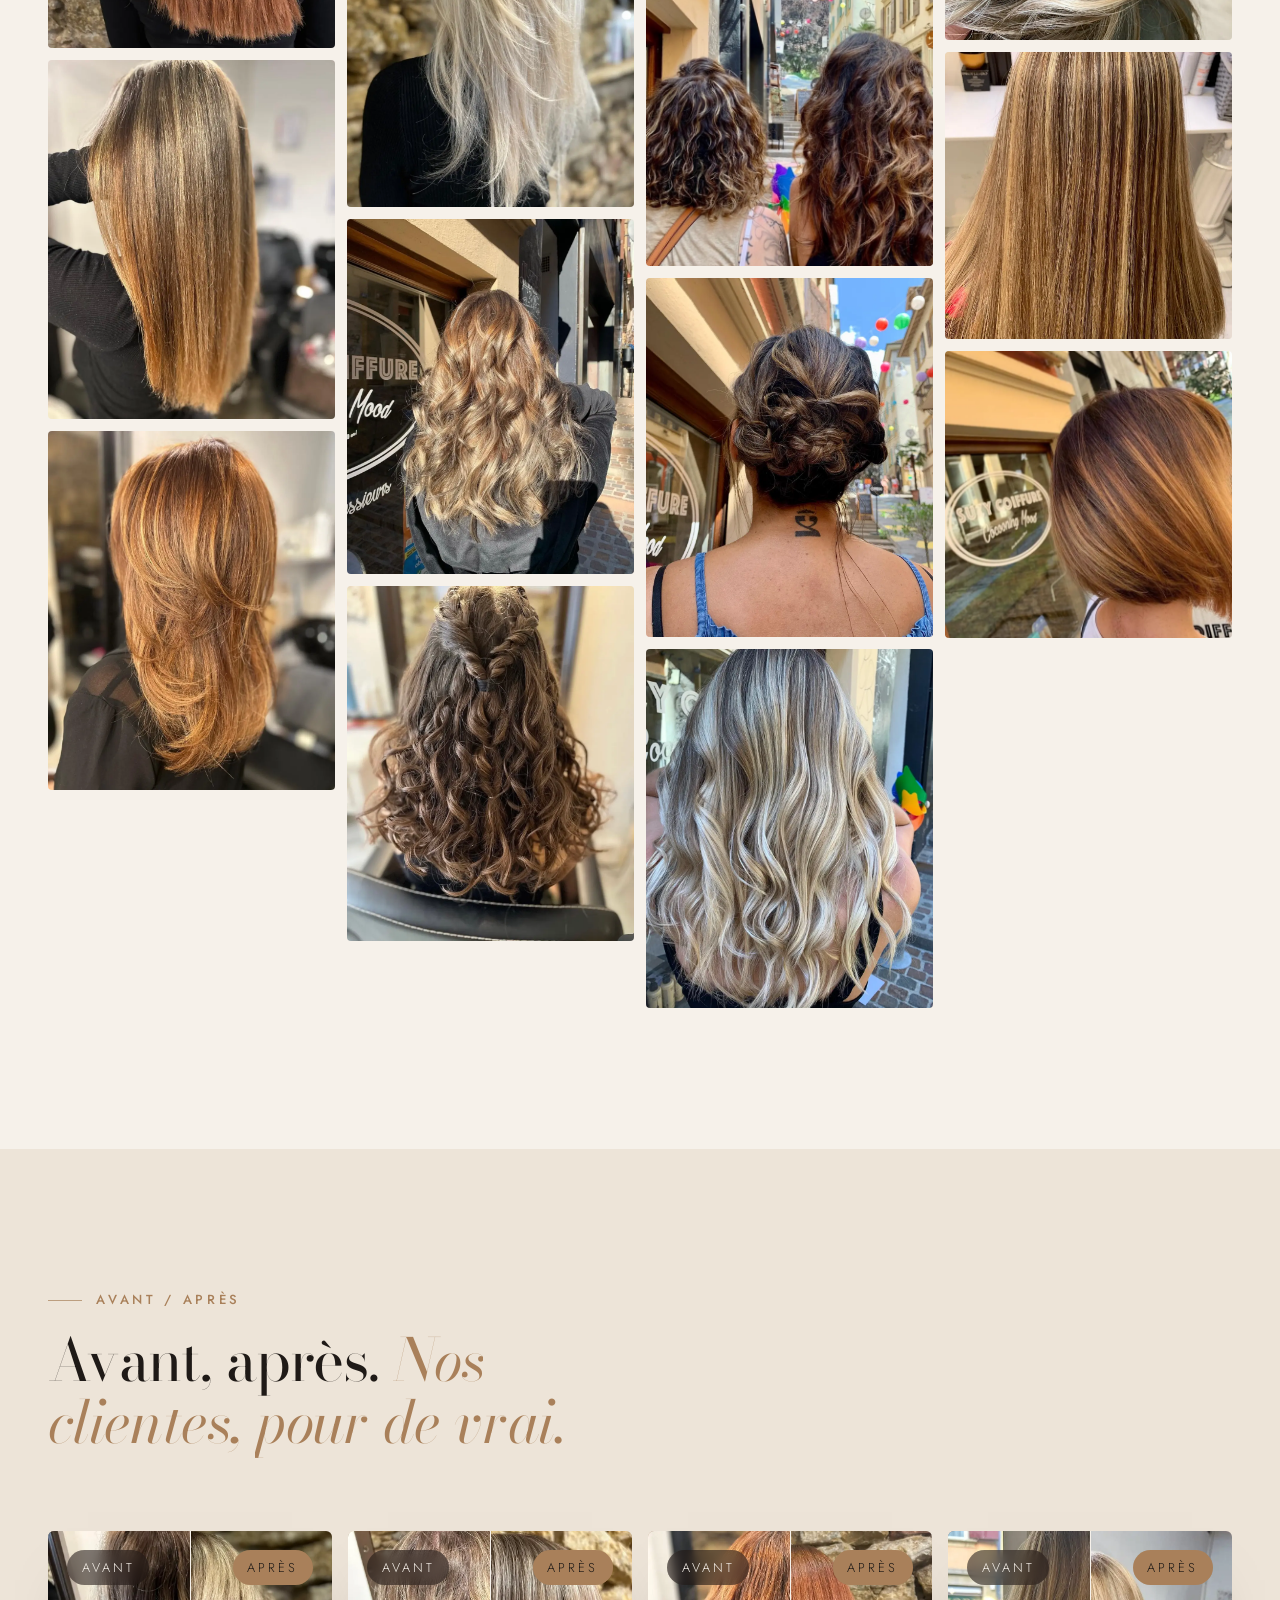
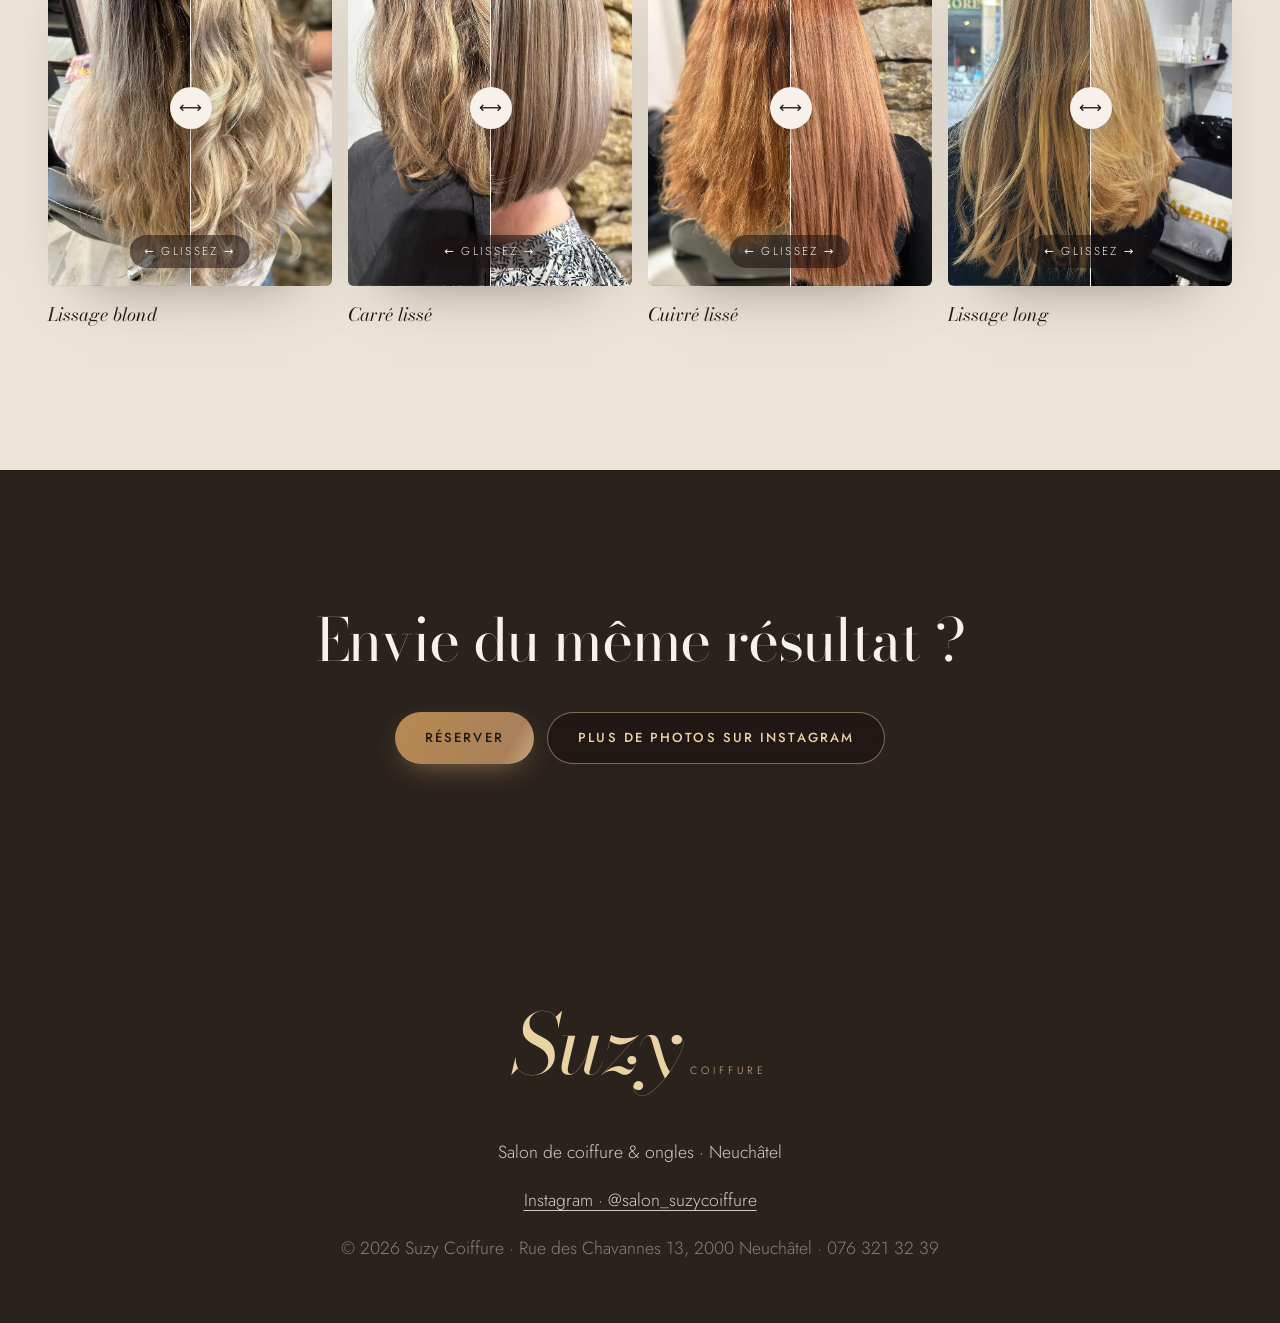
==== commit 7b72a1a5: "Studio details: team on sand, gold thread, section index, hair-filled SUZY footer - Team photo keyed" ====
--- a/realisations.html
+++ b/realisations.html
@@ -20,7 +20,7 @@
 <link rel="preconnect" href="https://fonts.googleapis.com">
 <link rel="preconnect" href="https://fonts.gstatic.com" crossorigin>
 <link rel="stylesheet" href="https://fonts.googleapis.com/css2?family=Bodoni+Moda:ital,opsz,wght@0,6..96,400;0,6..96,500;1,6..96,400;1,6..96,500&family=Jost:wght@300;400;500&display=swap">
-<link rel="stylesheet" href="styles.css?v=1794495601">
+<link rel="stylesheet" href="styles.css?v=1794497173">
 </head>
 <body class="subpage">
 
@@ -121,7 +121,7 @@
 
 <script src="https://cdnjs.cloudflare.com/ajax/libs/gsap/3.12.5/gsap.min.js"></script>
 <script src="https://cdnjs.cloudflare.com/ajax/libs/gsap/3.12.5/ScrollTrigger.min.js"></script>
-<script src="i18n.js?v=1794495601"></script>
-<script src="pages.js?v=1794495601"></script>
+<script src="i18n.js?v=1794497173"></script>
+<script src="pages.js?v=1794497173"></script>
 </body>
 </html>
--- a/styles.css
+++ b/styles.css
@@ -995,3 +995,105 @@
 .gal-grid .gal-item figcaption { display: grid; gap: .25rem; align-items: start; padding: 2.6rem 1rem .9rem; font-size: 1.05rem; line-height: 1.15; }
 .gal-grid .gal-item figcaption span { font-size: .66rem; }
 .gal-grid .gal-item figcaption { color: #fbf8f3; text-shadow: 0 1px 12px rgba(0, 0, 0, .4); }
+
+/* =====================================================================
+   Détails « studio »
+   ===================================================================== */
+::selection { background: var(--bronze); color: var(--porcelain); }
+html { scrollbar-width: thin; scrollbar-color: var(--bronze) transparent; }
+::-webkit-scrollbar { width: 6px; }
+::-webkit-scrollbar-track { background: transparent; }
+::-webkit-scrollbar-thumb { background: var(--bronze); border-radius: 3px; }
+blockquote, .quote p { hanging-punctuation: first last; }
+h1, h2, h3, .quote p { font-variant-ligatures: common-ligatures discretionary-ligatures; }
+
+/* rangée des teintes : de l'air, et le peigne séparé par un filet */
+.hair-dots { gap: 24px; }
+.hero.has-gl .hair-hint { padding-left: 1.6rem; border-left: 1px solid rgba(246, 236, 218, .22); }
+@media (max-width: 760px) { .hair-dots { gap: 10px; } }
+
+/* la légende sous la mèche reste visible */
+.try-hint { bottom: 1rem; }
+
+/* curseur : petit point bronze qui change selon ce qu'il survole */
+@media (hover: hover) and (pointer: fine) {
+  .cursor { width: 12px; height: 12px; margin: -6px 0 0 -6px; border: 0; background: var(--bronze); mix-blend-mode: normal; display: grid; place-items: center; }
+  .cursor.is-hover { width: 64px; height: 64px; margin: -32px 0 0 -32px; background: rgba(169, 128, 90, .18); border: 1px solid var(--bronze); }
+  .cursor.is-label { width: 88px; height: 88px; margin: -44px 0 0 -44px; background: var(--bronze); }
+  .cursor-label { color: var(--porcelain); white-space: nowrap; }
+  .cursor-comb { display: none; width: 40px; color: var(--porcelain); }
+  .cursor-comb svg { width: 100%; height: auto; display: block; }
+  .cursor.is-comb { width: 52px; height: 52px; margin: -26px 0 0 -26px; background: rgba(31, 26, 23, .35); backdrop-filter: blur(4px); }
+  .cursor.is-comb .cursor-comb { display: block; }
+  .hero.has-gl, .hero.has-gl *, .foot-giant.has-gl { cursor: none; }
+}
+
+/* numéros de section et repère latéral */
+.sec-num { font-variant-numeric: tabular-nums; opacity: .7; }
+.sec-index { position: fixed; right: max(14px, env(safe-area-inset-right, 0px)); top: 50%; transform: translateY(-50%); z-index: 40; display: grid; gap: .55rem; opacity: 0; pointer-events: none; transition: opacity .6s var(--ease); }
+.sec-index.is-on { opacity: 1; pointer-events: auto; }
+.sec-index a { display: flex; align-items: center; justify-content: flex-end; gap: .6rem; font-size: .66rem; letter-spacing: .14em; color: var(--taupe); }
+.sec-index a span { font-variant-numeric: tabular-nums; transition: color .4s var(--ease); }
+.sec-index a::after { content: ""; width: 14px; height: 1px; background: currentColor; transition: width .5s var(--ease), background .4s; }
+.sec-index a em { font-style: normal; text-transform: uppercase; opacity: 0; transform: translateX(6px); transition: opacity .4s var(--ease), transform .4s var(--ease); background: var(--milk); padding: .15rem .5rem; border-radius: 999px; }
+.sec-index a:hover em { opacity: 1; transform: none; }
+.sec-index a.is-active { color: var(--bronze); }
+.sec-index a.is-active::after { width: 30px; }
+@media (max-width: 1100px) { .sec-index { display: none; } }
+
+/* fil d'or */
+.gold-thread { position: absolute; left: 0; top: 0; width: 100%; z-index: 30; pointer-events: none; overflow: visible; }
+.gold-thread path { fill: none; stroke: #b8925f; stroke-width: 1.4; stroke-linecap: round; opacity: .85; filter: drop-shadow(0 0 3px rgba(212, 170, 110, .45)); }
+@media (max-width: 760px) { .gold-thread path { stroke-width: 1; opacity: .7; } }
+
+/* lecture progressive */
+.read-reveal .rw { transition: none; }
+
+/* équipe : photo détourée sur le sable, cartes légères */
+.team { background: var(--sand); }
+.team-cut { margin: 0 auto clamp(1.5rem, 3vw, 2.5rem); max-width: 980px; border-radius: 0; box-shadow: none; overflow: hidden; aspect-ratio: auto; height: auto; }
+.team-cut img { width: 100%; height: auto; display: block; filter: none !important; -webkit-mask-image: linear-gradient(#000 82%, transparent); mask-image: linear-gradient(#000 82%, transparent); }
+.team .team-grid { gap: clamp(1.5rem, 4vw, 4rem); max-width: 980px; margin: 0 auto; }
+.team .member { background: none; box-shadow: none; border-radius: 0; border-top: 1px solid var(--line-light); padding-top: 1.4rem; transform: none !important; }
+.team .member-name { font-family: var(--f-display); font-weight: 400; font-size: clamp(2.2rem, 1.6rem + 2vw, 3.4rem); margin: .2rem 0 .8rem; line-height: 1; }
+.team .member-bio { color: var(--ink-soft); margin: 0 0 1.2rem; max-width: 46ch; }
+.link-arrow { font-size: .8rem; letter-spacing: .16em; text-transform: uppercase; color: var(--ink); border-bottom: 1px solid var(--bronze); padding-bottom: .3rem; transition: color .4s var(--ease), letter-spacing .5s var(--ease); }
+.link-arrow:hover { color: var(--bronze); letter-spacing: .2em; }
+
+/* avis : une seule grande citation */
+.quote { margin: 0 auto; max-width: 900px; text-align: center; position: relative; padding-top: 2.5rem; }
+.quote-mark { position: absolute; left: 50%; top: -2.2rem; transform: translateX(-50%); font-family: var(--f-display); font-size: clamp(7rem, 12vw, 11rem); line-height: 1; color: var(--bronze); opacity: .35; pointer-events: none; }
+.quote blockquote { margin: 0; min-height: 7.5em; display: grid; place-items: center; }
+.quote p { margin: 0; font-family: var(--f-display); font-size: clamp(1.35rem, 1rem + 1.4vw, 2.2rem); line-height: 1.35; color: var(--ink); text-wrap: balance; }
+.quote .qw { display: inline-block; }
+.quote figcaption { margin-top: 1.4rem; font-size: .85rem; letter-spacing: .14em; text-transform: uppercase; color: var(--ink-soft); }
+.quote-nav { display: flex; align-items: center; justify-content: center; gap: 1.2rem; margin-top: 1.6rem; }
+.q-btn { width: 44px; height: 44px; border-radius: 50%; border: 1px solid var(--line-light); color: var(--ink); transition: background .4s var(--ease), border-color .4s; }
+.q-btn:hover { background: var(--milk); border-color: var(--bronze); }
+.q-count { font-size: .78rem; letter-spacing: .2em; color: var(--taupe); font-variant-numeric: tabular-nums; }
+
+/* contact : statut vivant et itinéraire */
+.status.open::before { animation: livePulse 2s var(--ease) infinite; }
+@keyframes livePulse { 0% { box-shadow: 0 0 0 0 rgba(47, 122, 77, .5); } 70%, 100% { box-shadow: 0 0 0 8px rgba(47, 122, 77, 0); } }
+.route-btn { display: flex; align-items: center; justify-content: center; gap: .5rem; padding: .9rem 1rem; font-size: .8rem; letter-spacing: .18em; text-transform: uppercase; color: var(--ink); border-bottom: 1px solid var(--line-light); transition: background .4s var(--ease); }
+.route-btn:hover { background: var(--sand); }
+
+/* pied de page : le mot « SUZY » rempli de cheveux */
+.foot-giant { position: relative; overflow: hidden; padding-block: clamp(1rem, 3vw, 2.5rem) 0; text-align: center; line-height: .8; user-select: none; }
+.foot-giant canvas { position: absolute; inset: 0; width: 100%; height: 100%; display: block; }
+.fg-word { display: inline-block; font-family: var(--f-display); font-weight: 400; font-size: clamp(6rem, 27vw, 30rem); letter-spacing: -.04em; color: rgba(246, 236, 218, .1); padding-bottom: .06em; }
+.foot-giant.has-gl .fg-word { color: transparent; -webkit-text-stroke: 1px rgba(246, 236, 218, .14); }
+
+/* ressort de la poignée avant/après */
+.ba-handle span { transition: transform .6s cubic-bezier(.34, 1.56, .64, 1), width .4s, height .4s; }
+.ba-frame:hover .ba-handle span { transform: translate(-50%, -50%) scale(1.15); }
+.ba-frame:active .ba-handle span { transform: translate(-50%, -50%) scale(.92); }
+
+/* tarifs : aperçu photo qui suit la souris */
+.price-preview { position: fixed; left: 0; top: 0; z-index: 60; width: 200px; height: 260px; border-radius: 4px; overflow: hidden; pointer-events: none; opacity: 0; clip-path: inset(100% 0 0 0); transition: opacity .4s var(--ease), clip-path .7s var(--ease); box-shadow: 0 30px 60px -30px rgba(31, 26, 23, .6); }
+.price-preview.is-on { opacity: 1; clip-path: inset(0 0 0 0); }
+.price-preview img { width: 100%; height: 100%; object-fit: cover; filter: sepia(.12) saturate(.9); }
+.sec-index a { position: relative; }
+.sec-index a em { position: absolute; right: calc(100% + .4rem); white-space: nowrap; }
+.nav.is-scrolled .lang button { color: var(--ink); } .nav.is-scrolled .lang button.is-active { color: #fff; }
+.gold-thread path { stroke-width: 1.8; }
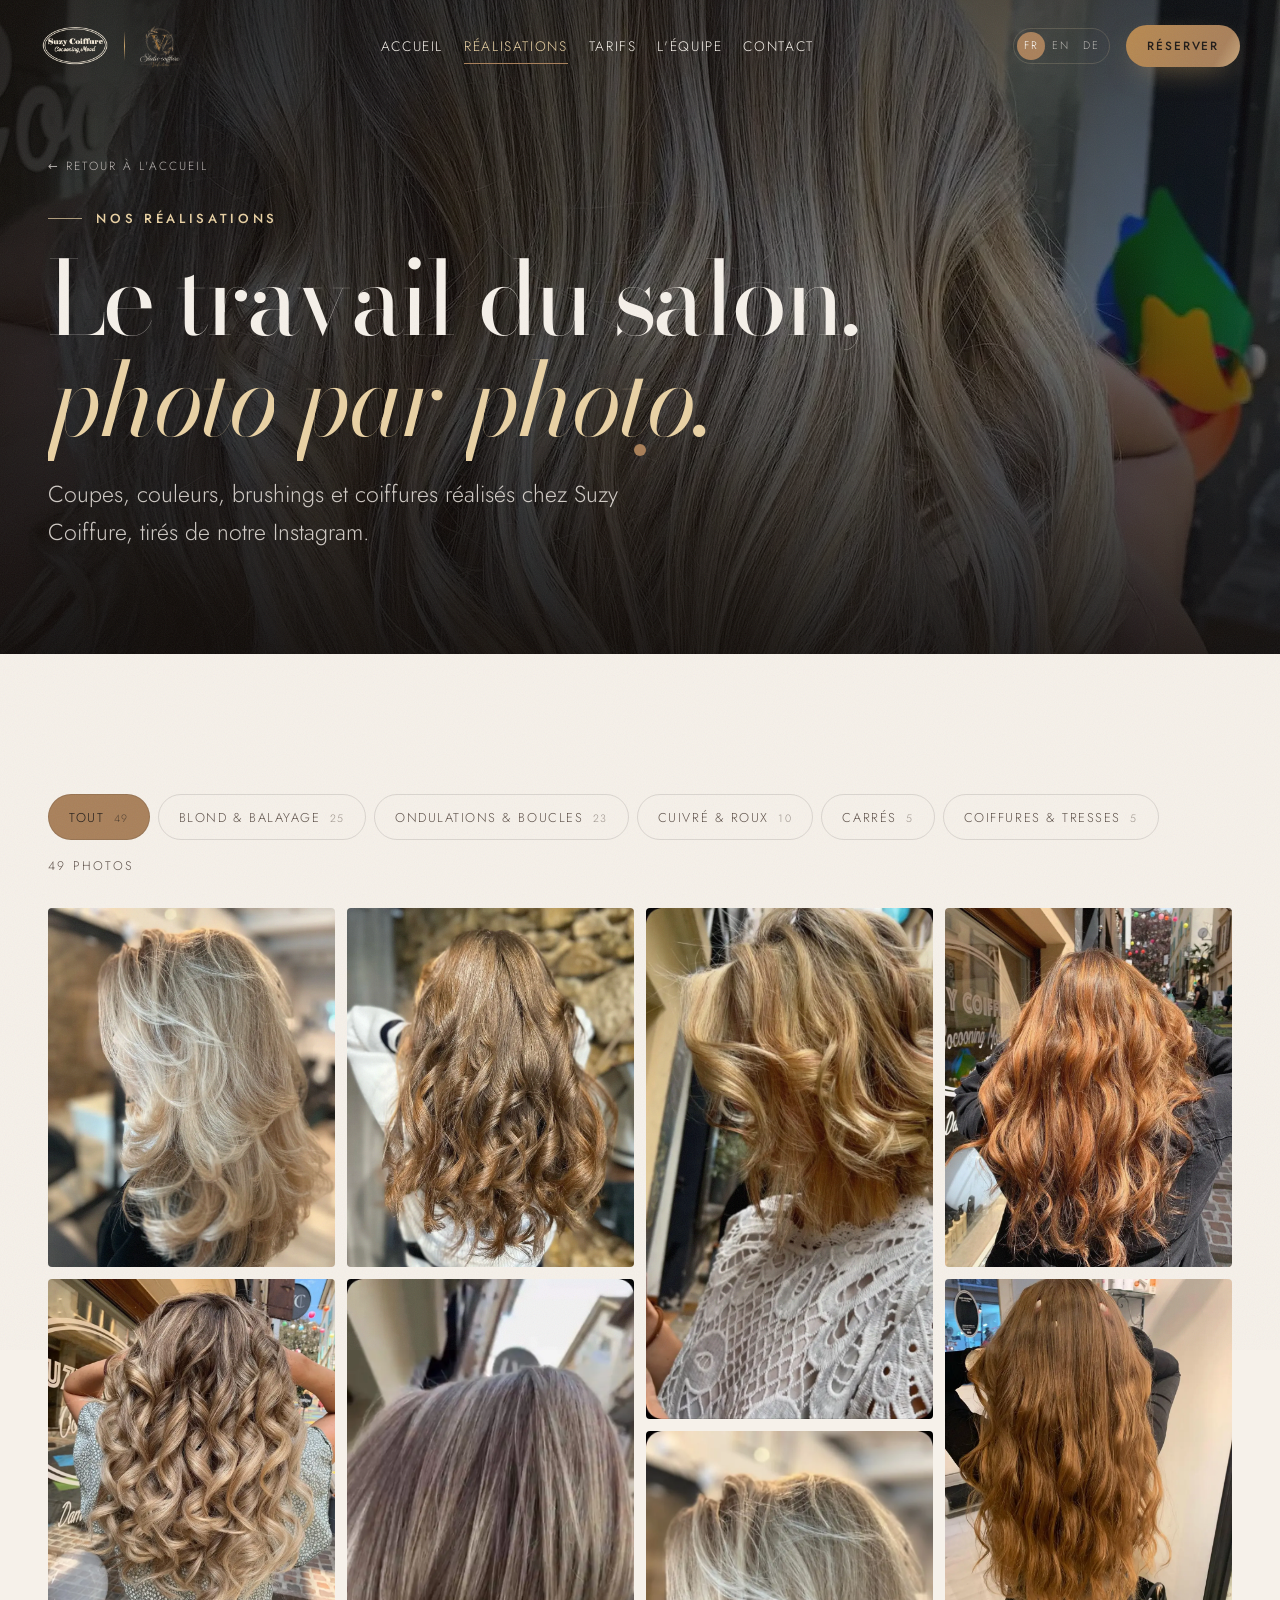
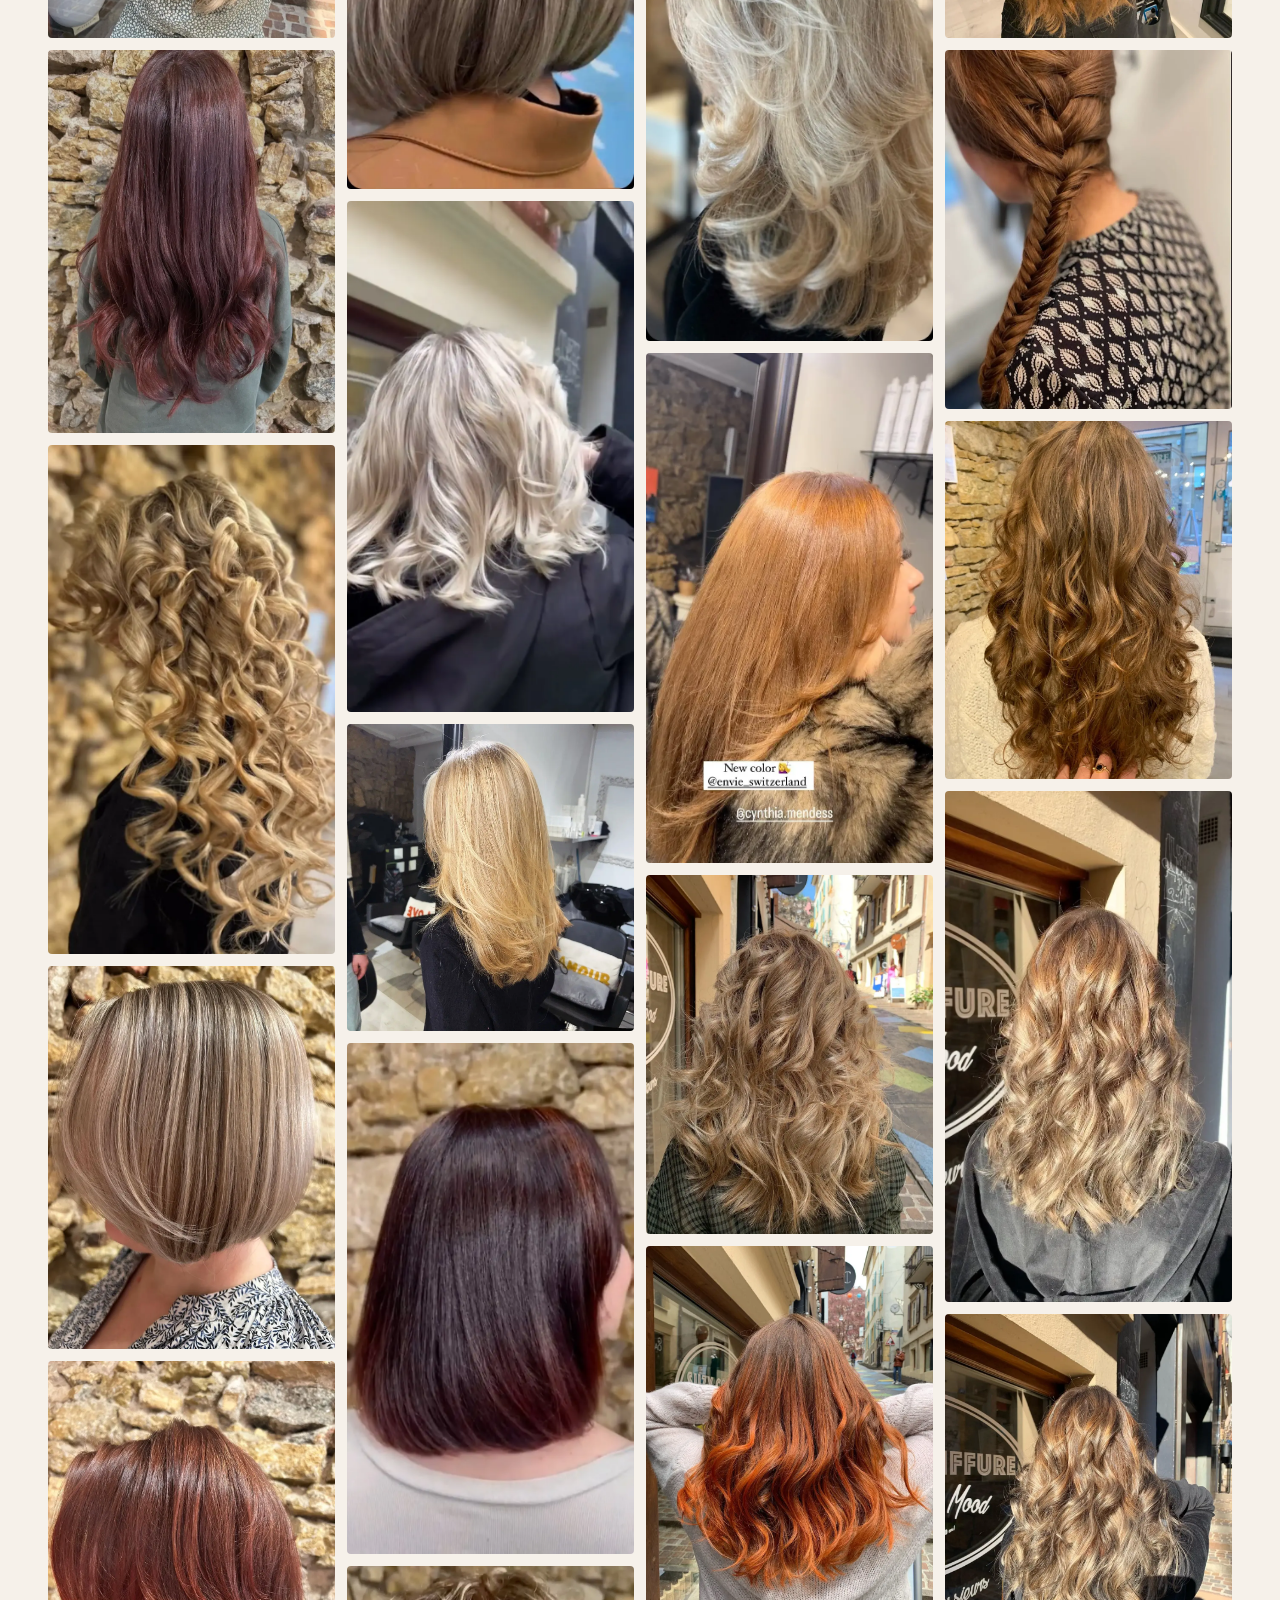
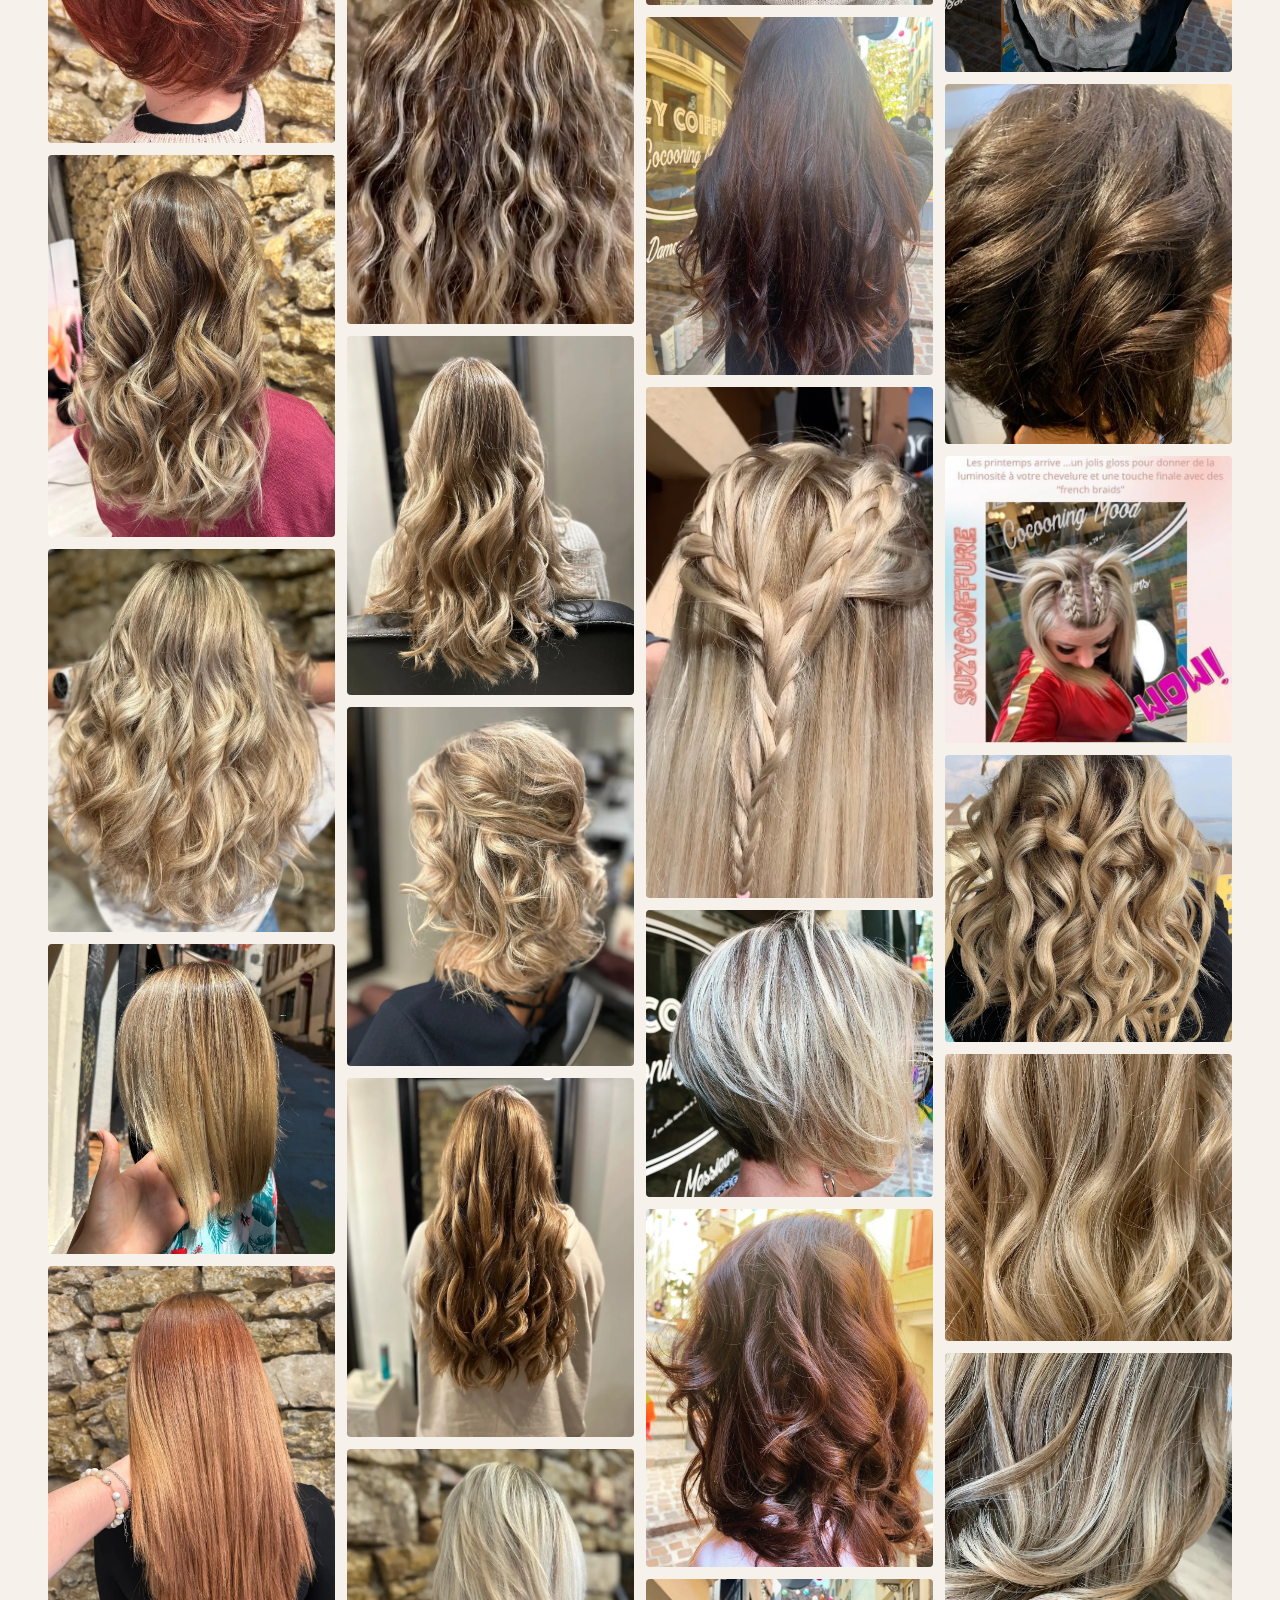
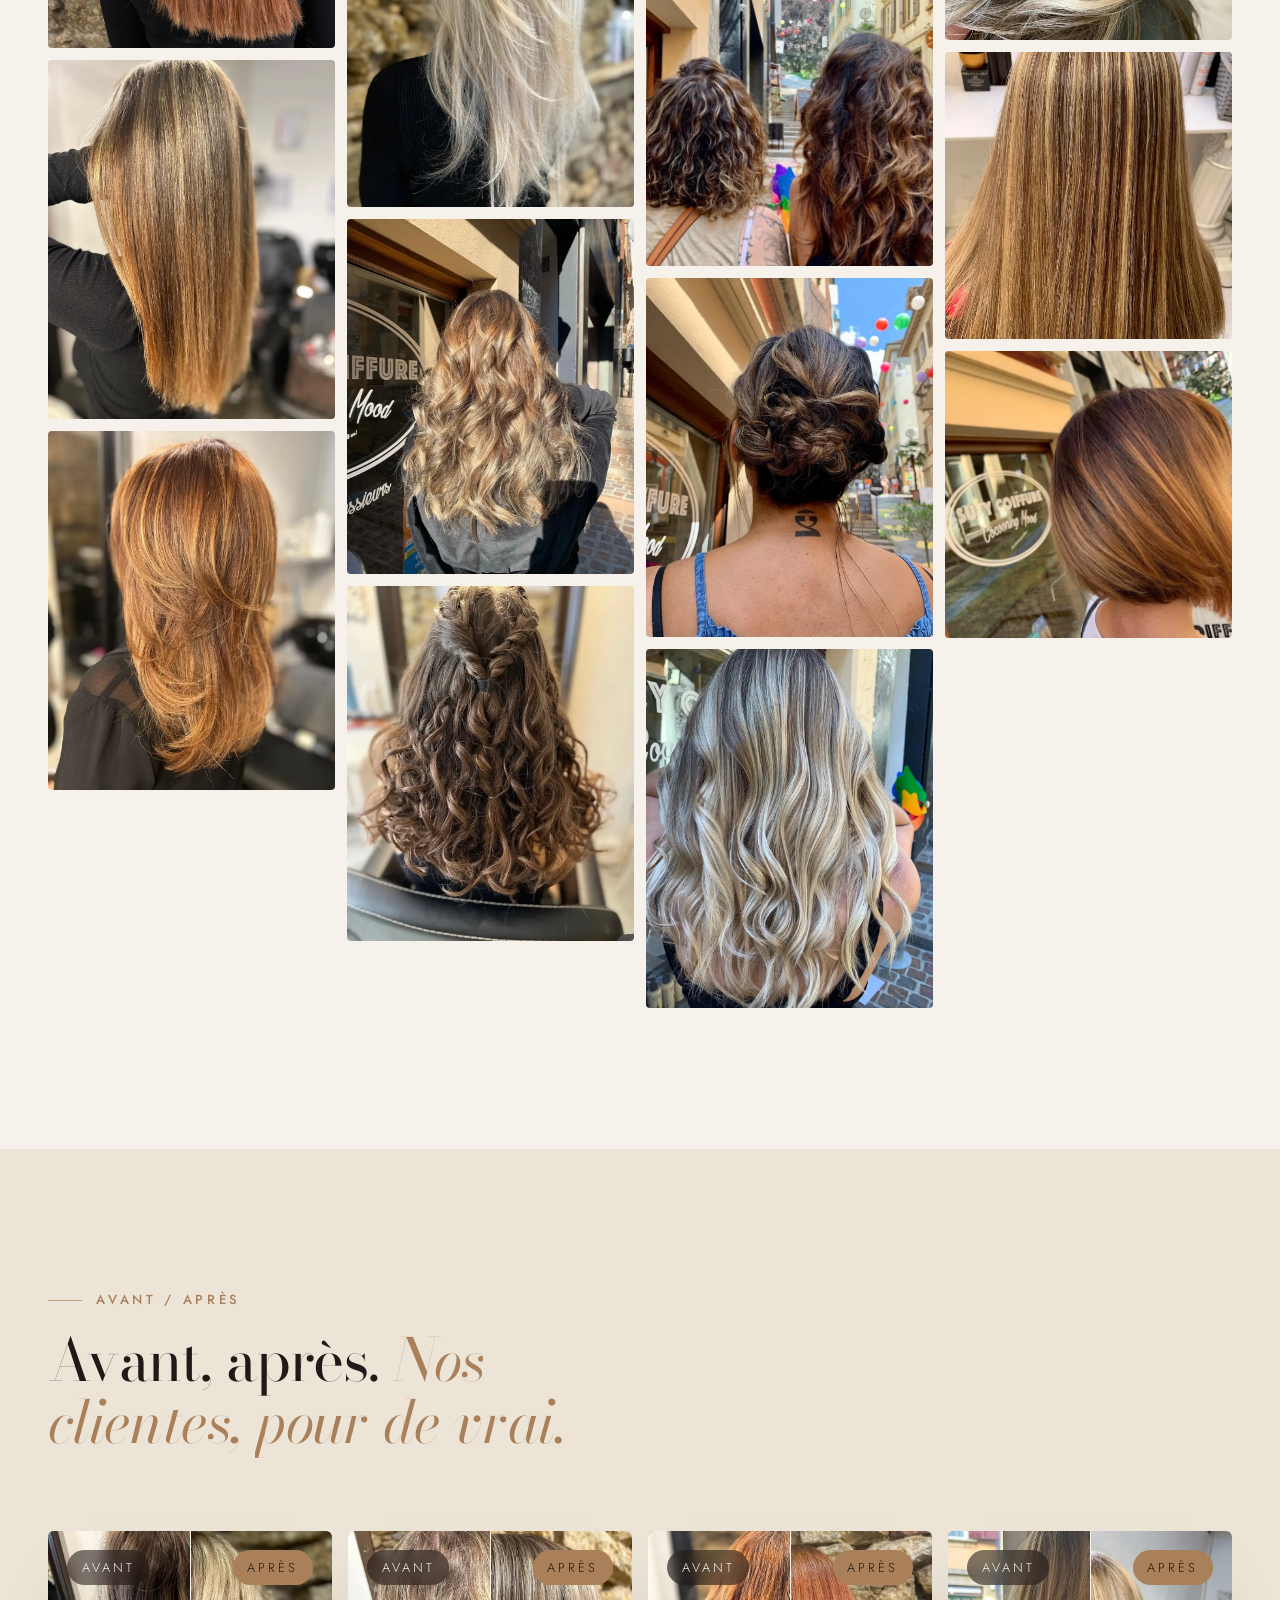
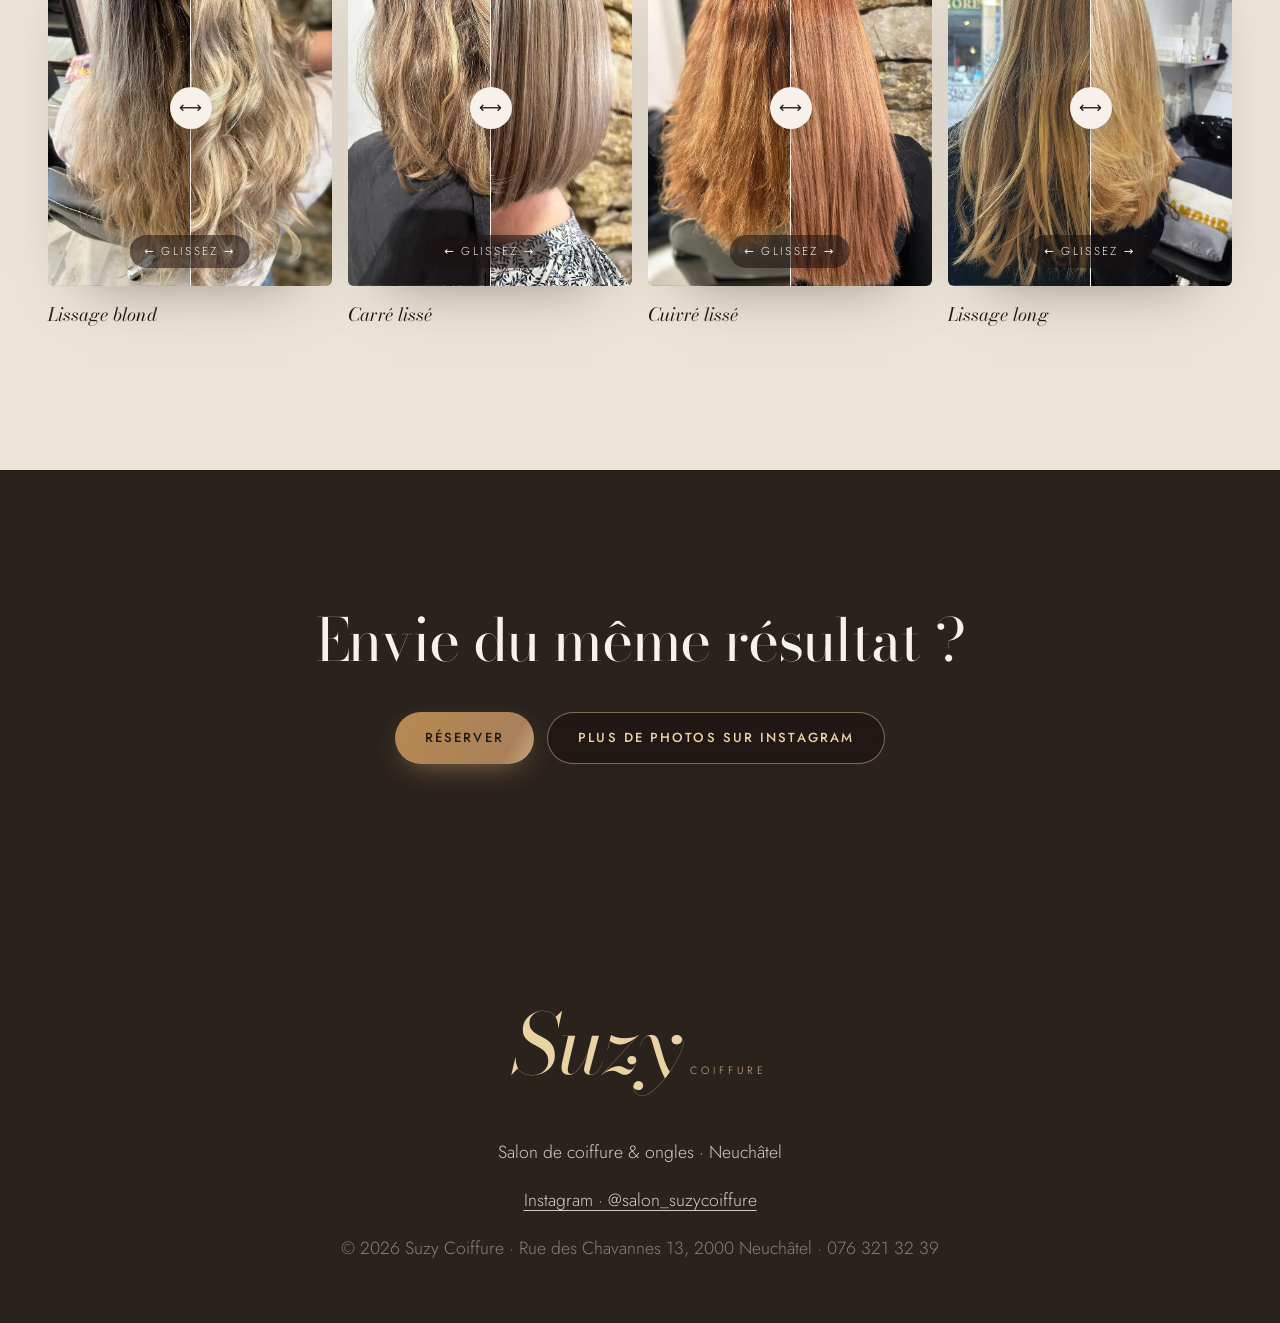
==== commit dd90a437: "Logo intro: Suzy and Valentina draw themselves over the hair, then fly into the header - Transparent" ====
--- a/realisations.html
+++ b/realisations.html
@@ -20,7 +20,7 @@
 <link rel="preconnect" href="https://fonts.googleapis.com">
 <link rel="preconnect" href="https://fonts.gstatic.com" crossorigin>
 <link rel="stylesheet" href="https://fonts.googleapis.com/css2?family=Bodoni+Moda:ital,opsz,wght@0,6..96,400;0,6..96,500;1,6..96,400;1,6..96,500&family=Jost:wght@300;400;500&display=swap">
-<link rel="stylesheet" href="styles.css?v=1794497173">
+<link rel="stylesheet" href="styles.css?v=1794660296">
 </head>
 <body class="subpage">
 
@@ -29,9 +29,10 @@
 
 <header class="nav" id="nav">
   <div class="nav-inner">
-    <a href="index.html" class="logo logo-one" aria-label="Suzy Coiffure">
-      <img class="logo-light" src="assets/logo/suzy-lines.png" alt="Suzy Coiffure" width="520" height="302">
-      <img class="logo-dark" src="assets/logo/suzy-dark.png" alt="" width="1230" height="715">
+    <a href="index.html" class="logo logo-pair" aria-label="Suzy Coiffure et Studio Coiffure Valentina">
+      <span class="lp lp-suzy"><img class="logo-light" src="assets/logos/suzy_logo_final.png" alt="Suzy Coiffure" width="924" height="576"><img class="logo-dark" src="assets/logos/suzy_logo_final_dark.png" alt="" width="924" height="576"></span>
+      <i class="lp-sep" aria-hidden="true"></i>
+      <span class="lp lp-val"><img class="logo-light" src="assets/logos/valentina_logo_final.png" alt="Studio Coiffure Valentina" width="744" height="772"><img class="logo-dark" src="assets/logos/valentina_logo_final_dark.png" alt="" width="744" height="772"></span>
     </a>
     <nav class="nav-links" aria-label="Navigation principale">
       <a href="index.html" data-i18n="nav.home"></a>
@@ -121,7 +122,7 @@
 
 <script src="https://cdnjs.cloudflare.com/ajax/libs/gsap/3.12.5/gsap.min.js"></script>
 <script src="https://cdnjs.cloudflare.com/ajax/libs/gsap/3.12.5/ScrollTrigger.min.js"></script>
-<script src="i18n.js?v=1794497173"></script>
-<script src="pages.js?v=1794497173"></script>
+<script src="i18n.js?v=1794660296"></script>
+<script src="pages.js?v=1794660296"></script>
 </body>
 </html>
--- a/styles.css
+++ b/styles.css
@@ -1097,3 +1097,47 @@
 .sec-index a em { position: absolute; right: calc(100% + .4rem); white-space: nowrap; }
 .nav.is-scrolled .lang button { color: var(--ink); } .nav.is-scrolled .lang button.is-active { color: #fff; }
 .gold-thread path { stroke-width: 1.8; }
+
+/* =====================================================================
+   Vestibule : les deux logos animés se dessinent sur les cheveux, puis volent dans l'en-tête
+   ===================================================================== */
+/* en-tête : les deux logos côte à côte, séparés par un filet d'or */
+.logo-pair { display: flex; align-items: center; gap: .85rem; }
+.logo-pair .lp { display: block; position: relative; }
+.logo-pair img { height: 44px; width: auto; display: block; transition: height .5s var(--ease); }
+.logo-pair .logo-dark { display: none; }
+.lp-sep { width: 1px; height: 30px; background: linear-gradient(transparent, #c9a36a, transparent); }
+.nav.is-scrolled .logo-pair .logo-light { display: none; }
+.nav.is-scrolled .logo-pair .logo-dark { display: block; }
+.nav.is-scrolled .logo-pair img { height: 40px; }
+@media (max-width: 767px) { .logo-pair { gap: .55rem; } .logo-pair img, .nav.is-scrolled .logo-pair img { height: 32px; } .lp-sep { height: 22px; } }
+html.logos-hidden .logo-pair .lp, html.logos-hidden .logo-pair .lp-sep { opacity: 0; }
+
+/* pendant l'intro : seul les cheveux sont visibles, rien n'est cliquable */
+html.intro-on, html.intro-on body { overflow: hidden; }
+html.intro-on .nav-inner > *:not(.logo-pair), html.intro-quick .nav-inner > *:not(.logo-pair),
+html.intro-on .hero-top, html.intro-on .hero-main, html.intro-on .hero-bar,
+html.intro-quick .hero-top, html.intro-quick .hero-main, html.intro-quick .hero-bar,
+html.intro-on .m-cta, html.intro-on .sec-index, html.intro-on .gold-thread { opacity: 0; pointer-events: none; }
+
+.logo-intro { display: none; position: absolute; inset: 0; z-index: 3; pointer-events: none; }
+.logo-intro.is-active { display: block; }
+.li-veil { position: absolute; inset: 0; opacity: 0; transition: opacity .8s var(--ease);
+  background: radial-gradient(ellipse at center, rgba(46, 33, 27, .75) 0%, rgba(46, 33, 27, .35) 45%, transparent 75%); }
+.logo-intro.is-on .li-veil { opacity: 1; }
+.li-row { position: absolute; inset: 0; display: flex; align-items: center; justify-content: center; gap: 4vw; }
+.li-logo { position: relative; width: min(34vw, 460px); flex: none; }
+.li-logo video, .li-logo .li-png { display: block; width: 100%; height: auto; }
+.li-logo .li-png { position: absolute; inset: 0; opacity: 0; }
+.logo-intro.is-png .li-logo video { opacity: 0; }
+.li-line { width: 1px; height: 40%; flex: none; background: linear-gradient(transparent, #c9a36a, transparent); transform: scaleY(0); transition: transform 1.2s var(--ease); }
+.logo-intro.is-on .li-line { transform: scaleY(1); }
+.li-skip { position: absolute; right: max(24px, env(safe-area-inset-right, 0px)); bottom: calc(24px + env(safe-area-inset-bottom, 0px)); pointer-events: auto;
+  font-size: .72rem; letter-spacing: .2em; text-transform: uppercase; color: var(--porcelain); opacity: .6; padding: .6rem .9rem; transition: opacity .3s; }
+.li-skip:hover, .li-skip:focus-visible { opacity: 1; }
+@media (max-width: 767px) {
+  .li-row { flex-direction: column; gap: 6vw; }
+  .li-logo { width: 62vw; }
+  .li-line { width: 40%; height: 1px; background: linear-gradient(90deg, transparent, #c9a36a, transparent); transform: scaleX(0); }
+  .logo-intro.is-on .li-line { transform: scaleX(1); }
+}
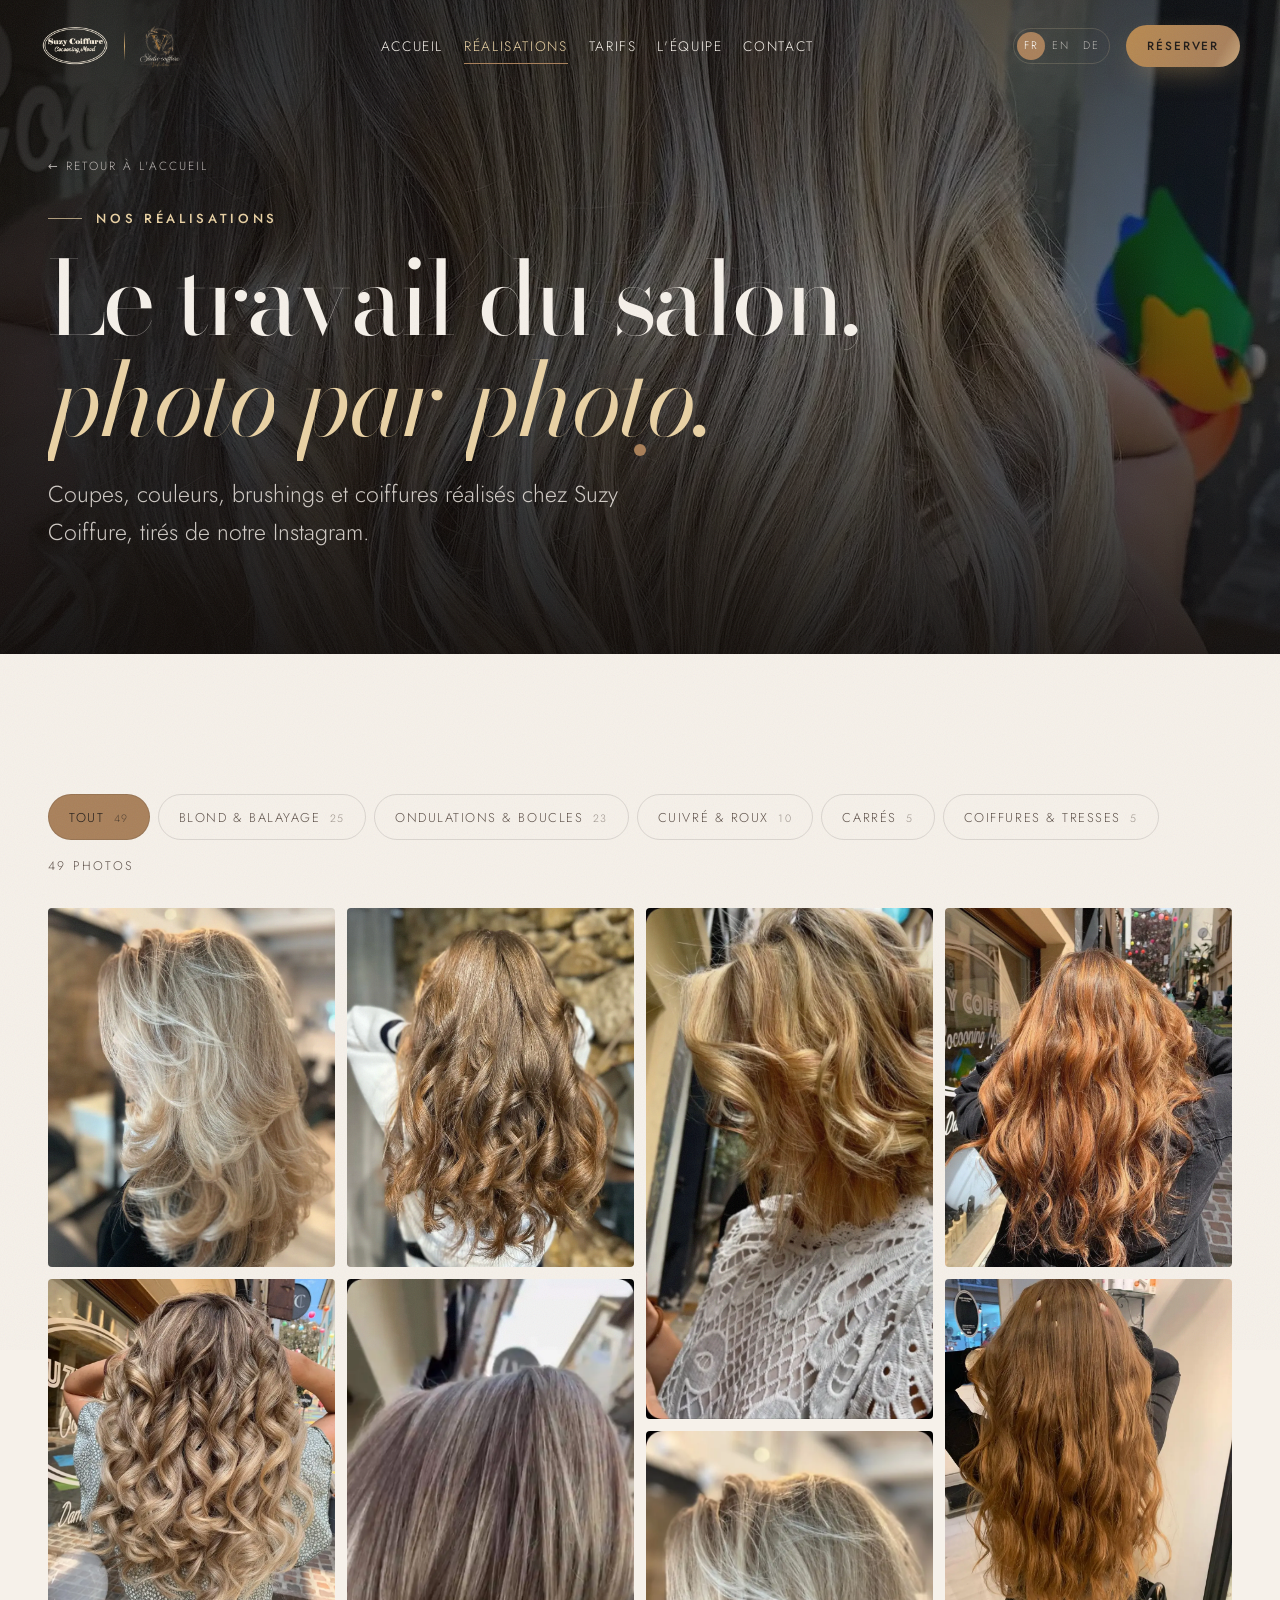
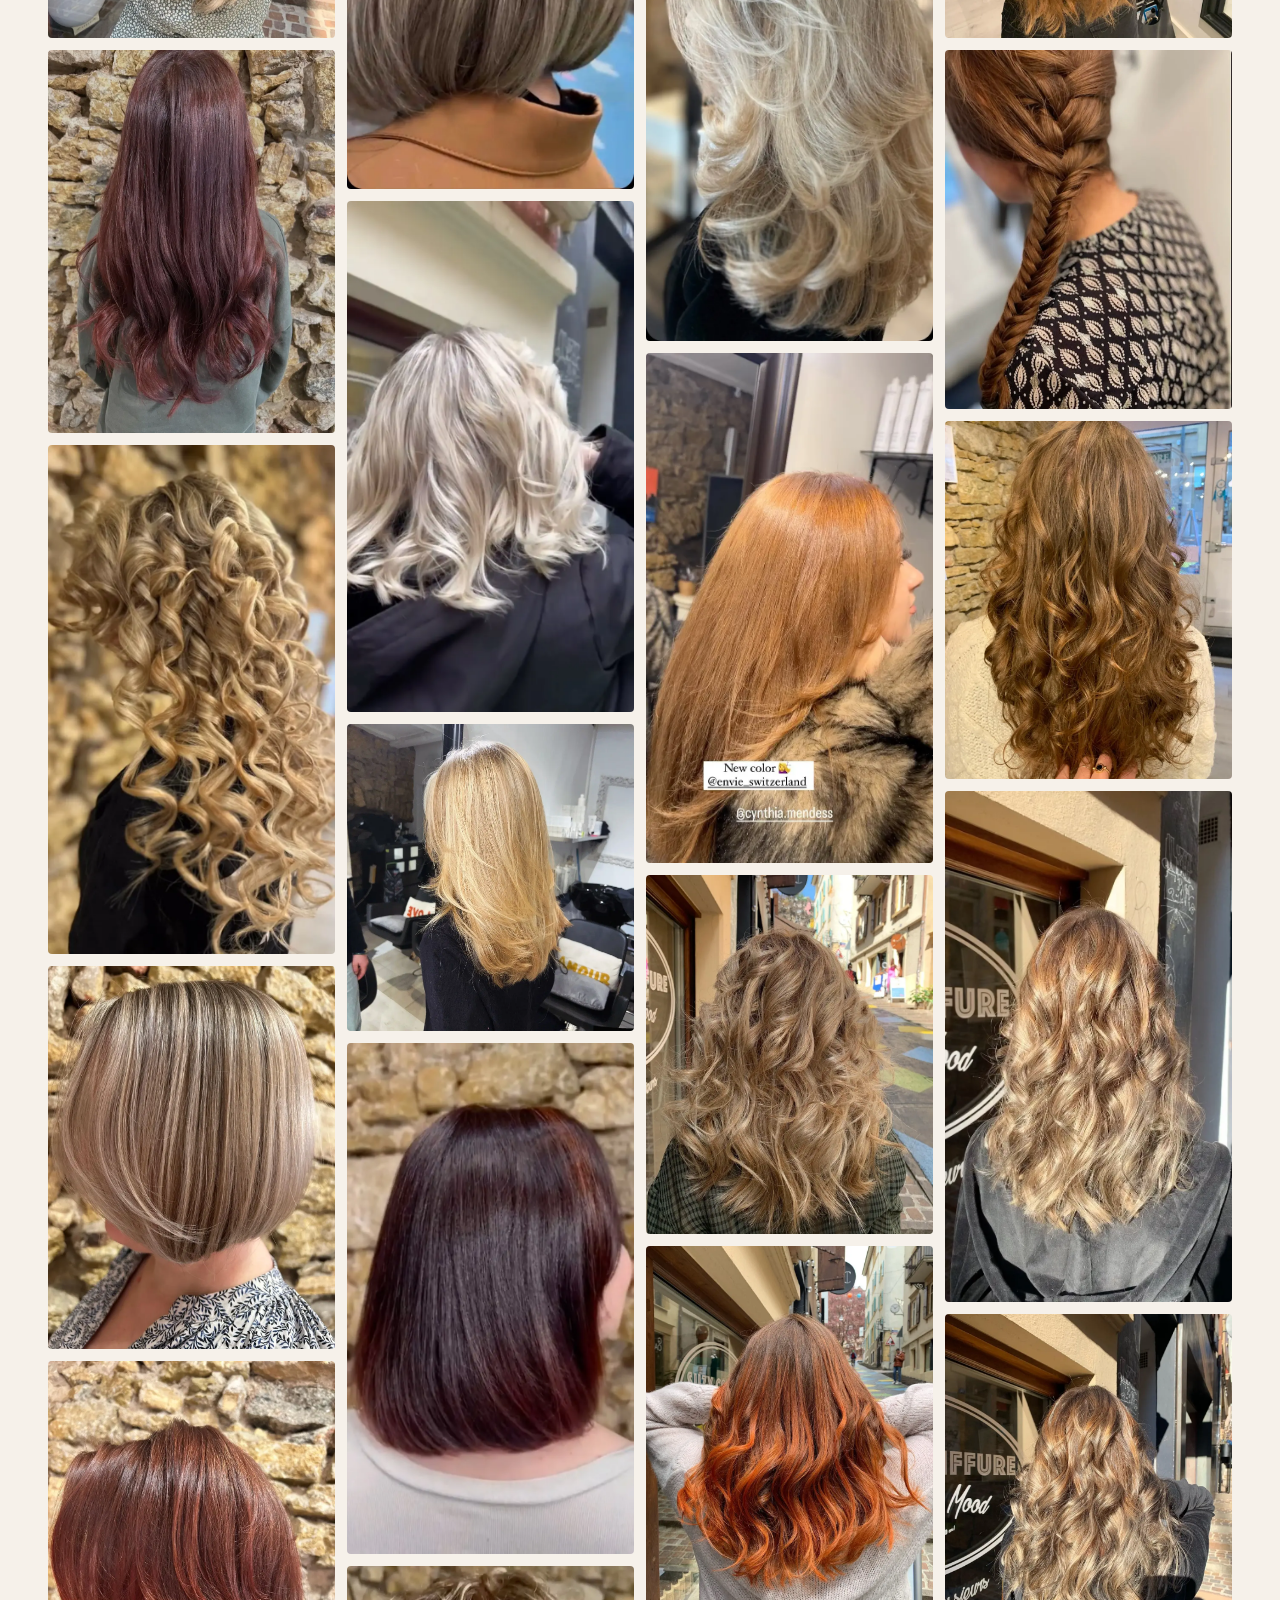
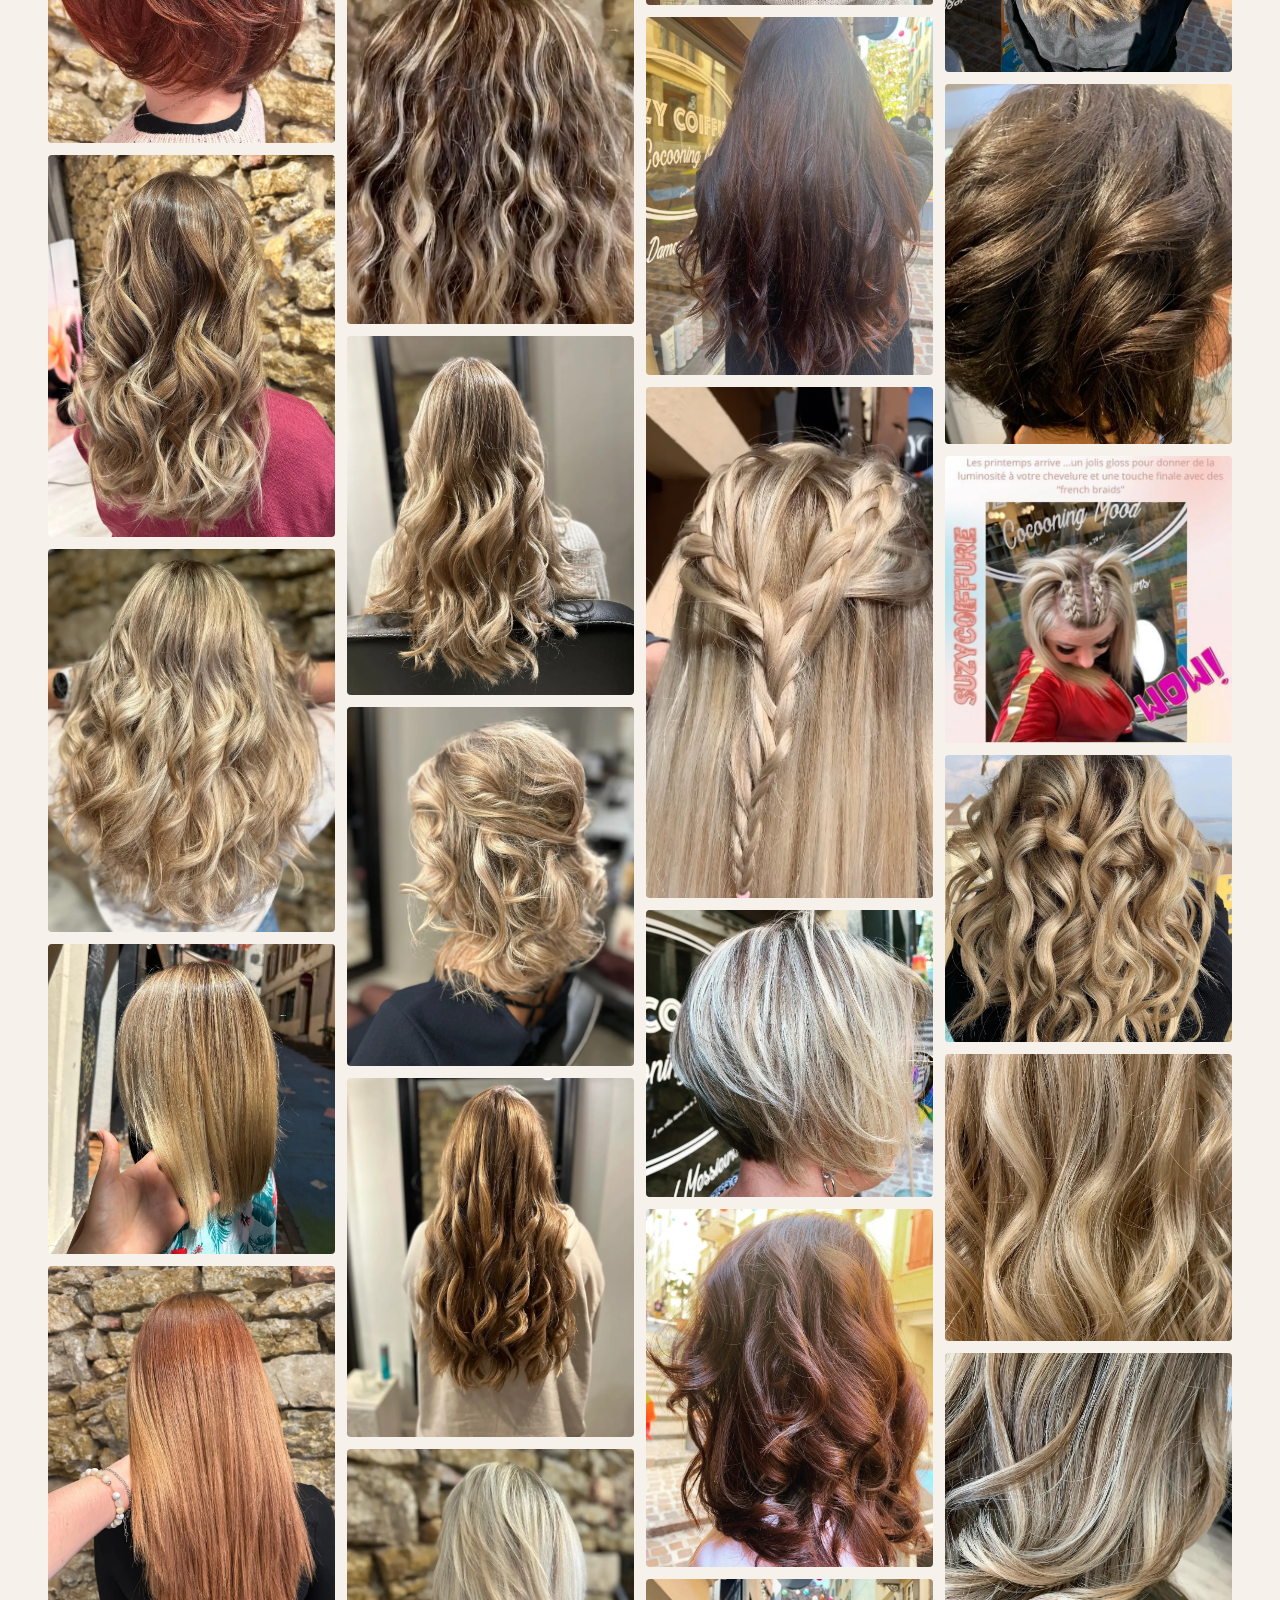
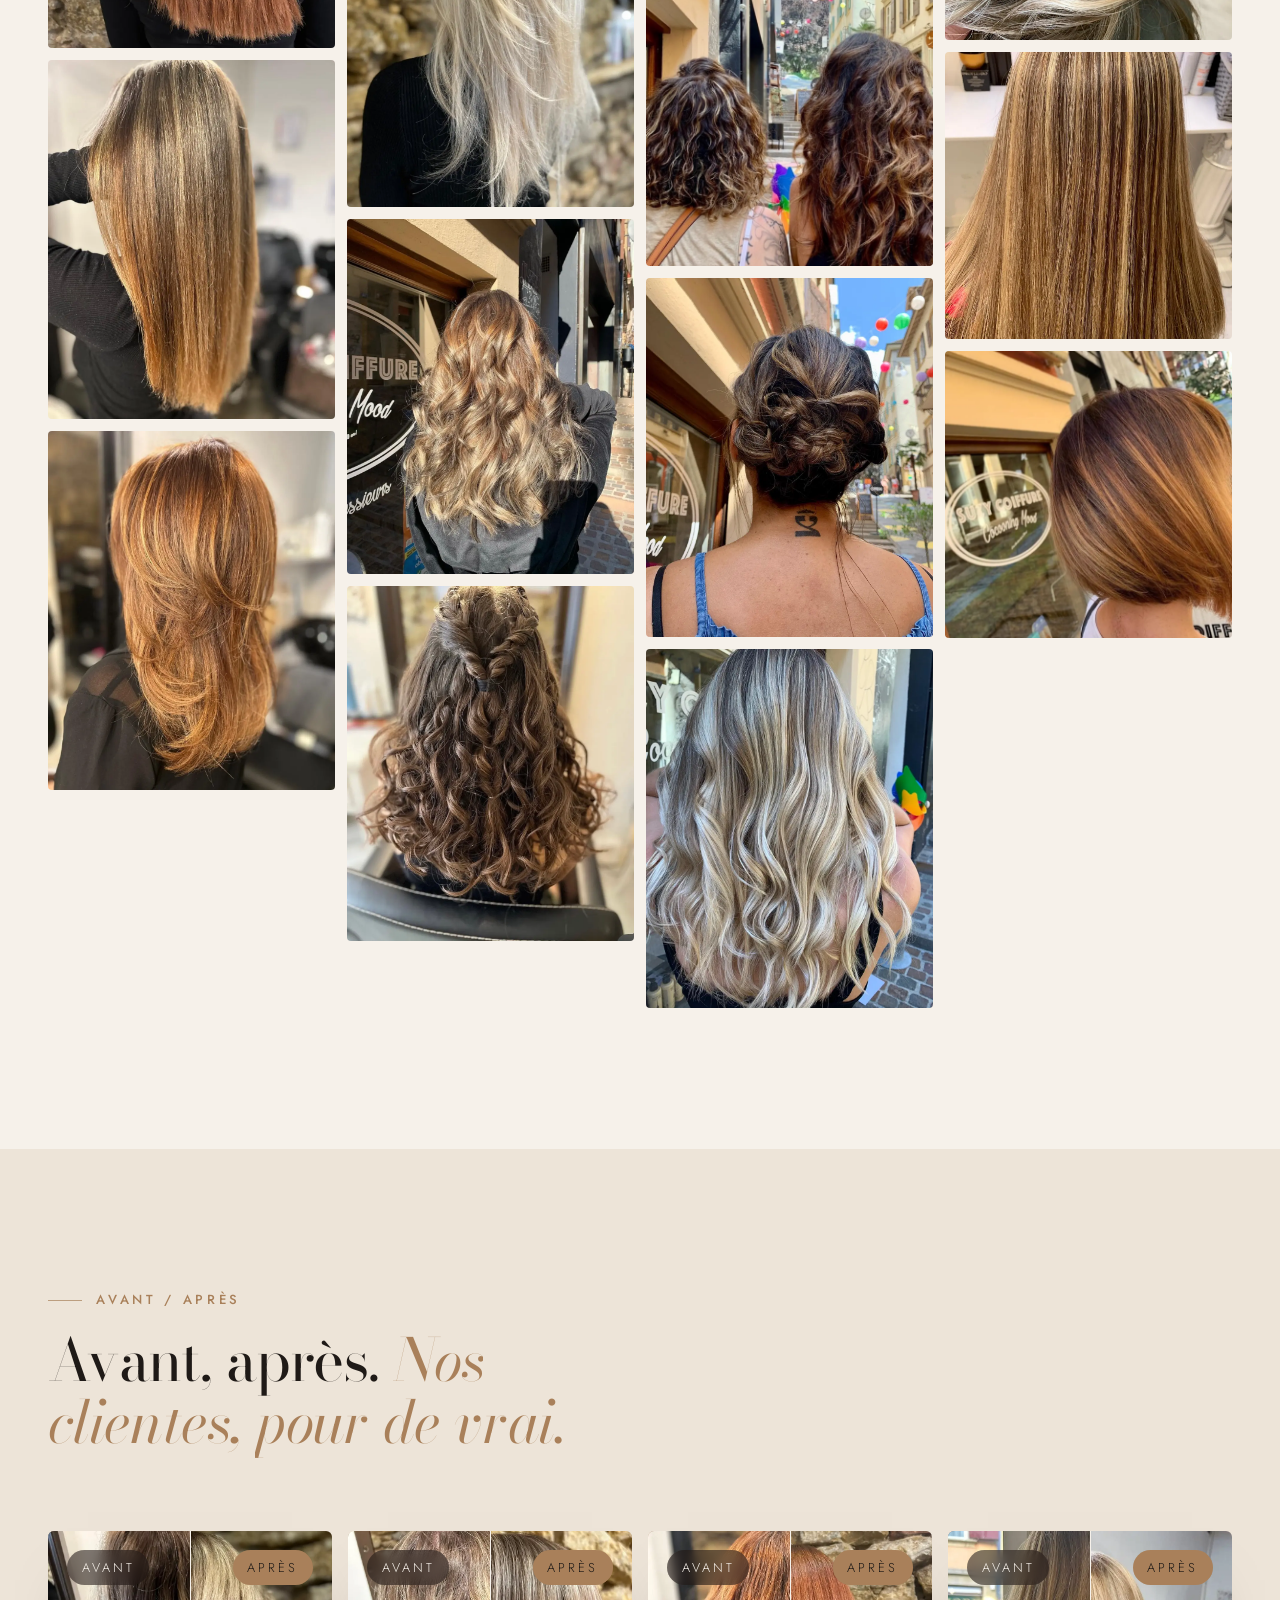
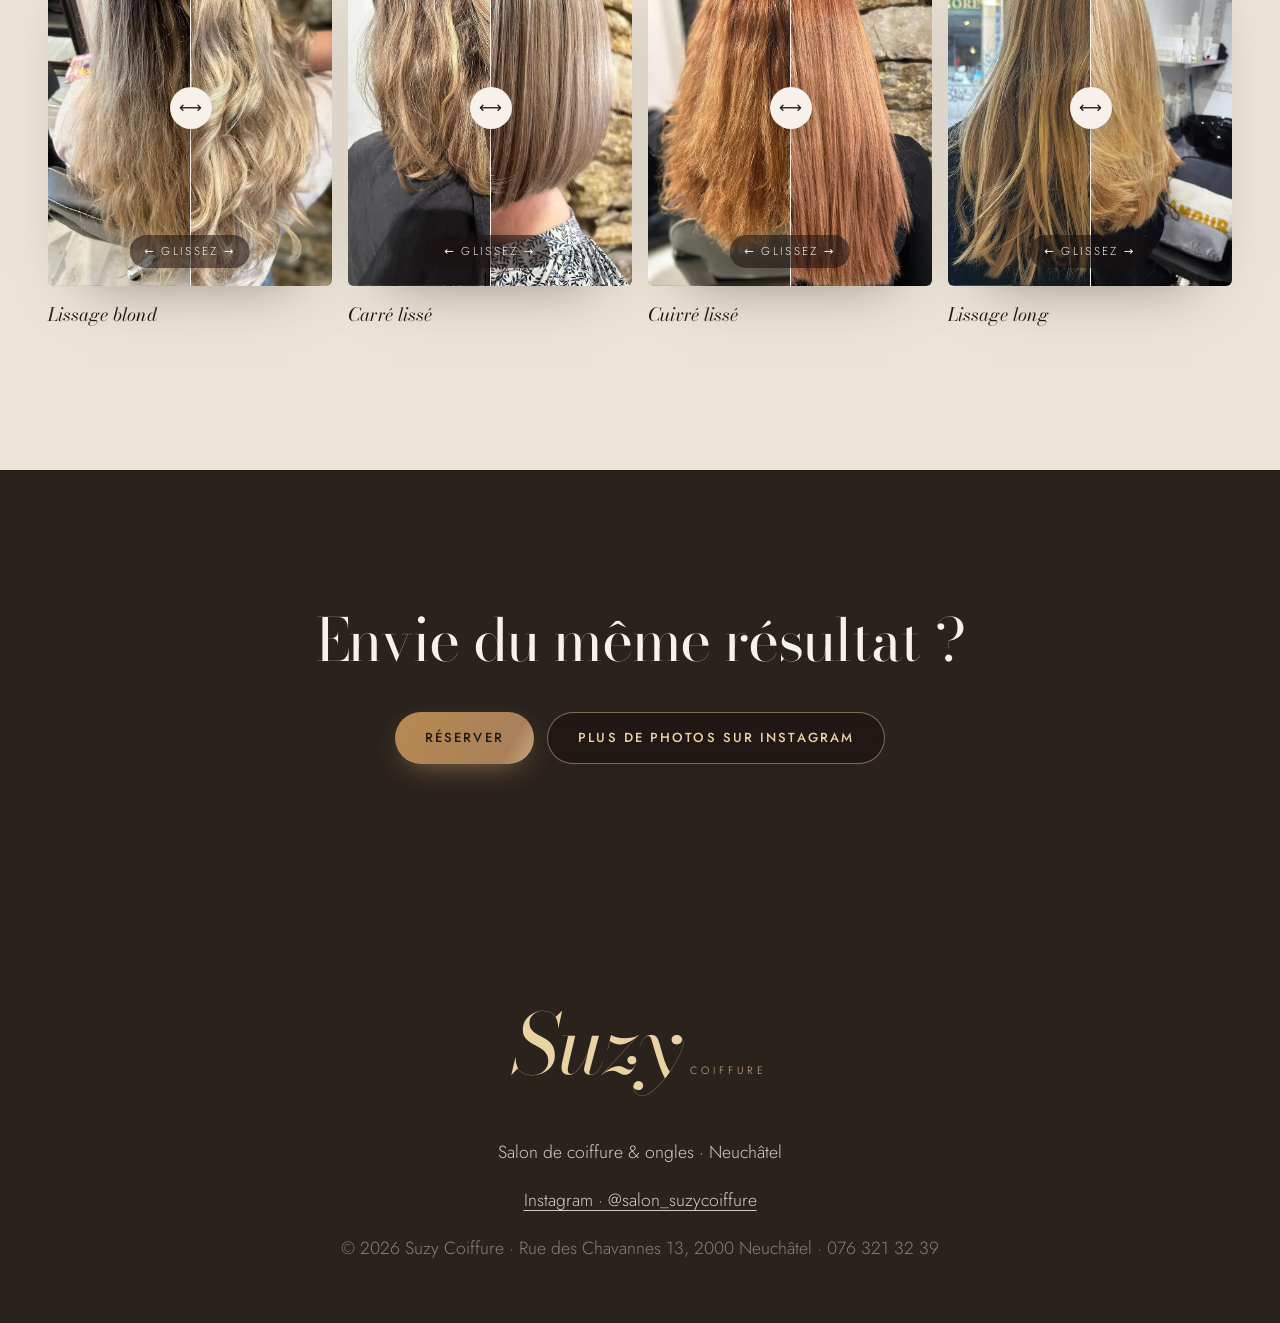
==== commit ca40e56b: "Intro: play even when the video is not preloaded, fall back on lost alpha or stall, ?intro to replay" ====
--- a/realisations.html
+++ b/realisations.html
@@ -20,7 +20,7 @@
 <link rel="preconnect" href="https://fonts.googleapis.com">
 <link rel="preconnect" href="https://fonts.gstatic.com" crossorigin>
 <link rel="stylesheet" href="https://fonts.googleapis.com/css2?family=Bodoni+Moda:ital,opsz,wght@0,6..96,400;0,6..96,500;1,6..96,400;1,6..96,500&family=Jost:wght@300;400;500&display=swap">
-<link rel="stylesheet" href="styles.css?v=1794660296">
+<link rel="stylesheet" href="styles.css?v=1794662187">
 </head>
 <body class="subpage">
 
@@ -122,7 +122,7 @@
 
 <script src="https://cdnjs.cloudflare.com/ajax/libs/gsap/3.12.5/gsap.min.js"></script>
 <script src="https://cdnjs.cloudflare.com/ajax/libs/gsap/3.12.5/ScrollTrigger.min.js"></script>
-<script src="i18n.js?v=1794660296"></script>
-<script src="pages.js?v=1794660296"></script>
+<script src="i18n.js?v=1794662187"></script>
+<script src="pages.js?v=1794662187"></script>
 </body>
 </html>
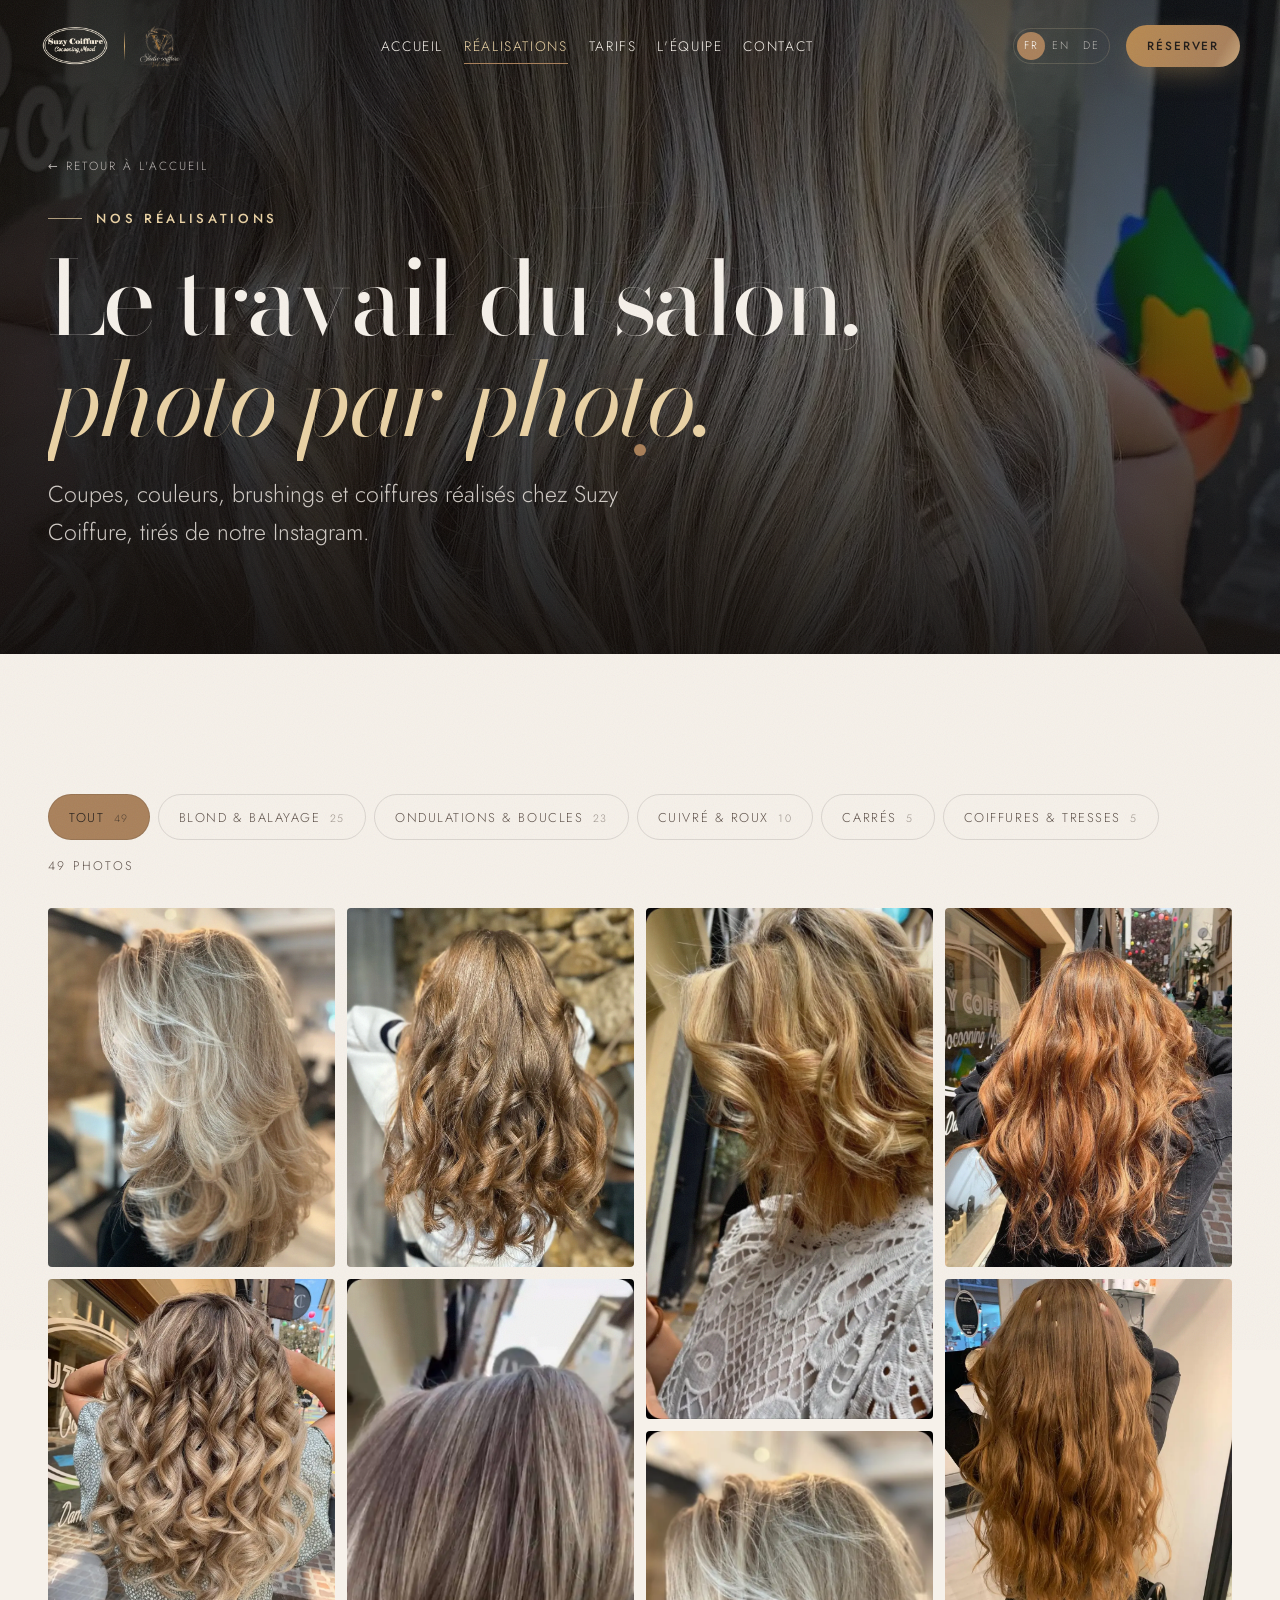
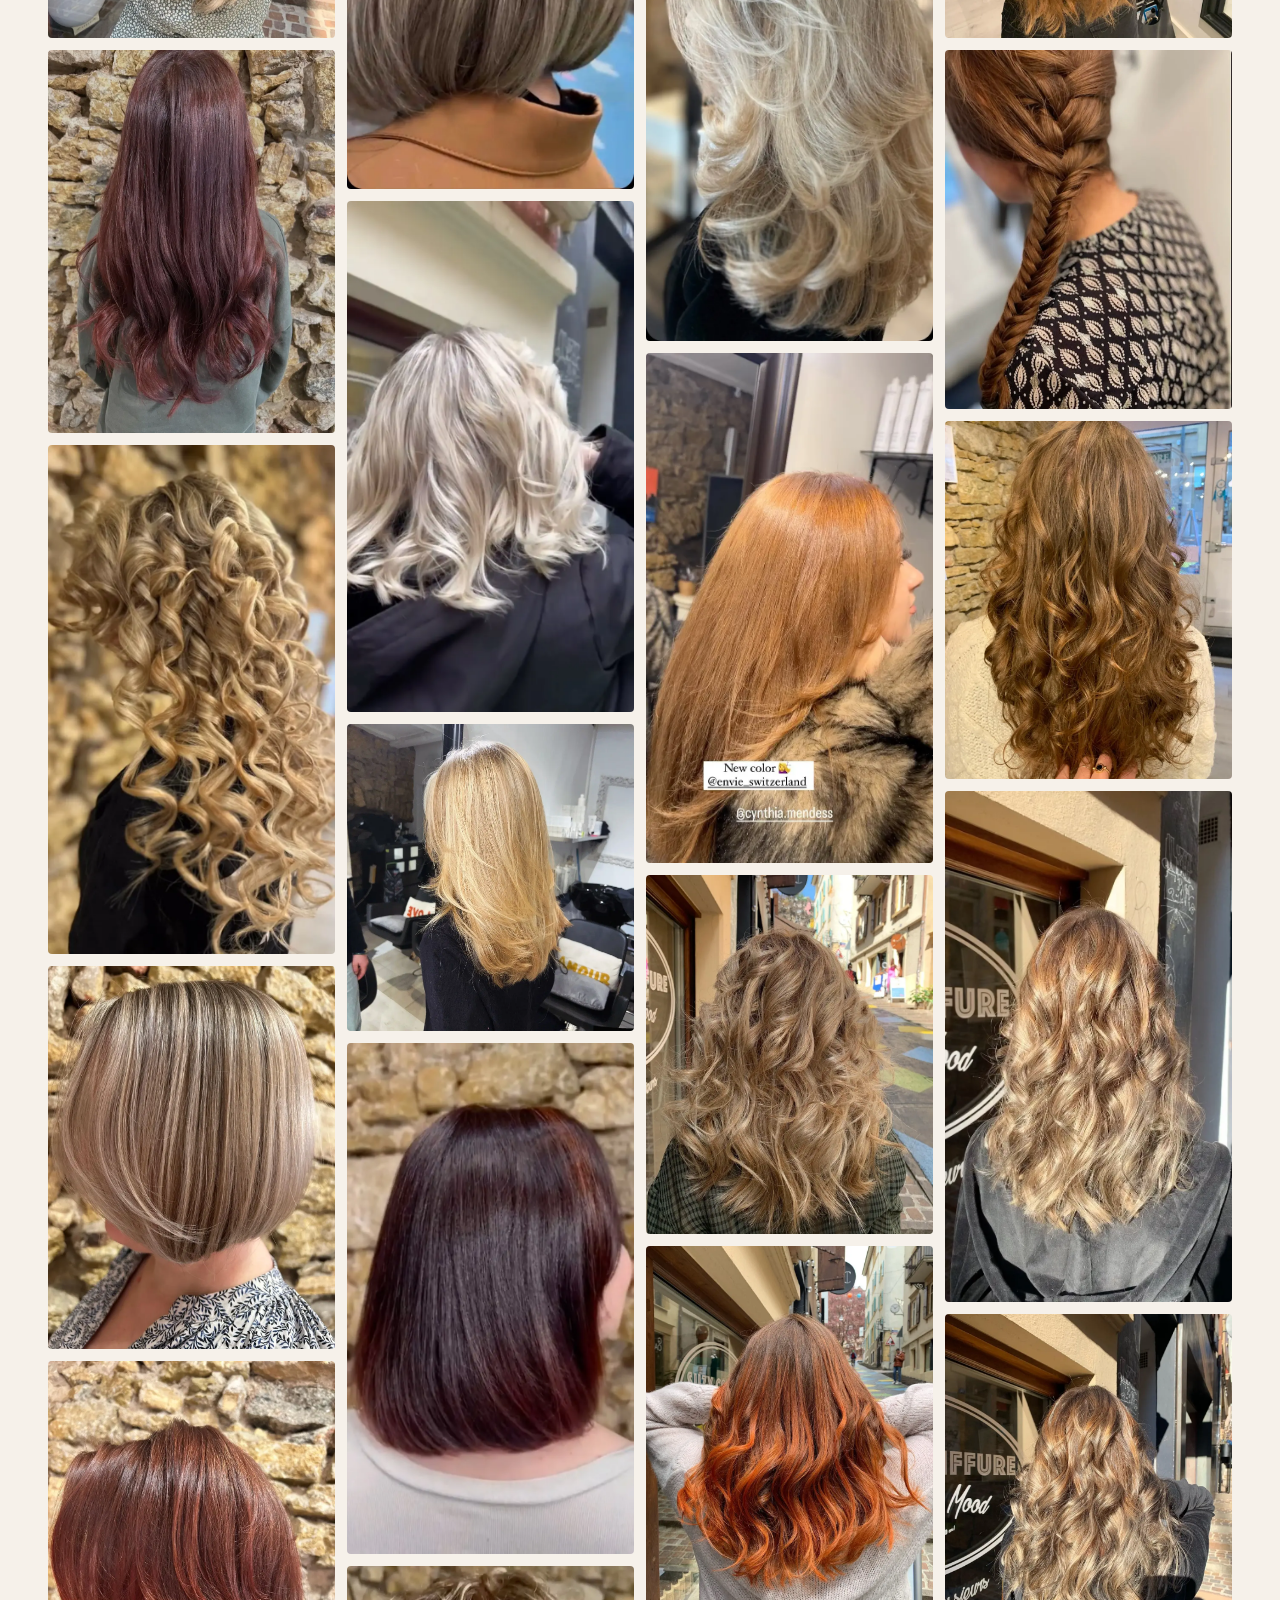
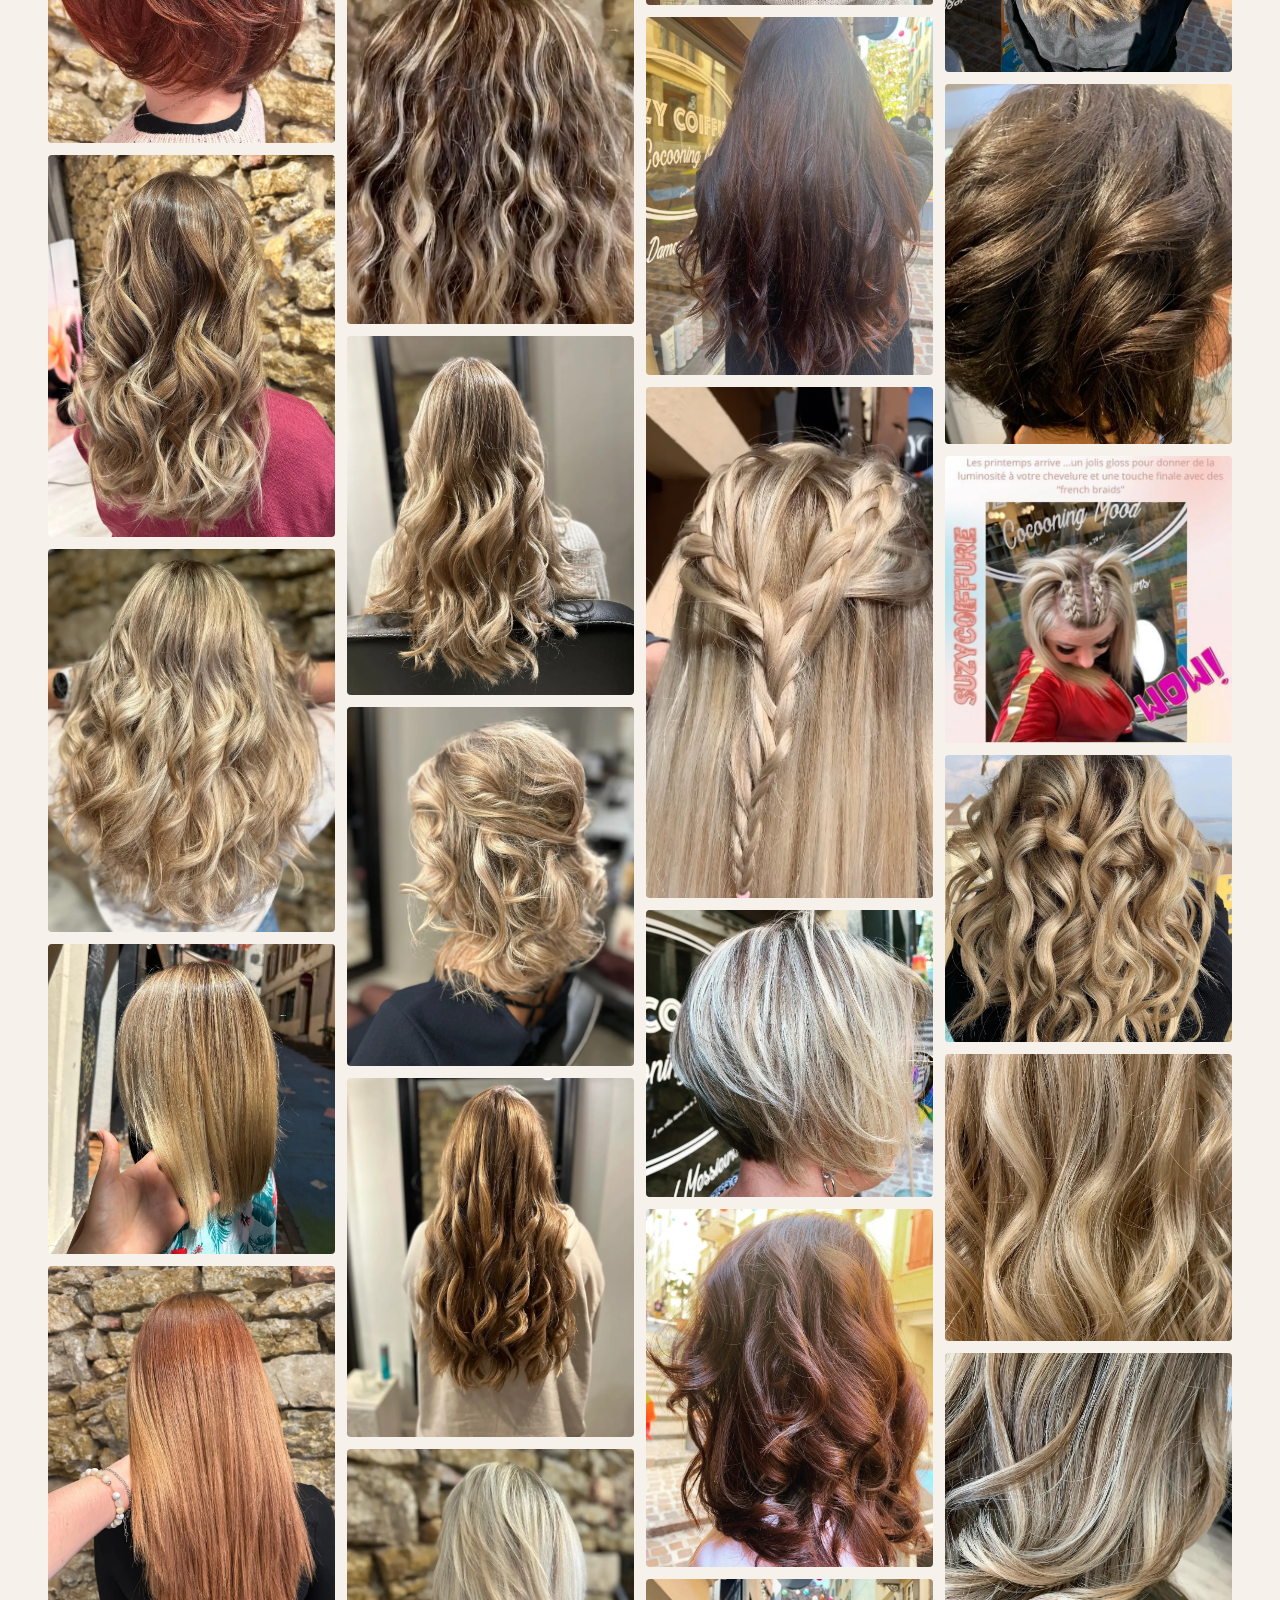
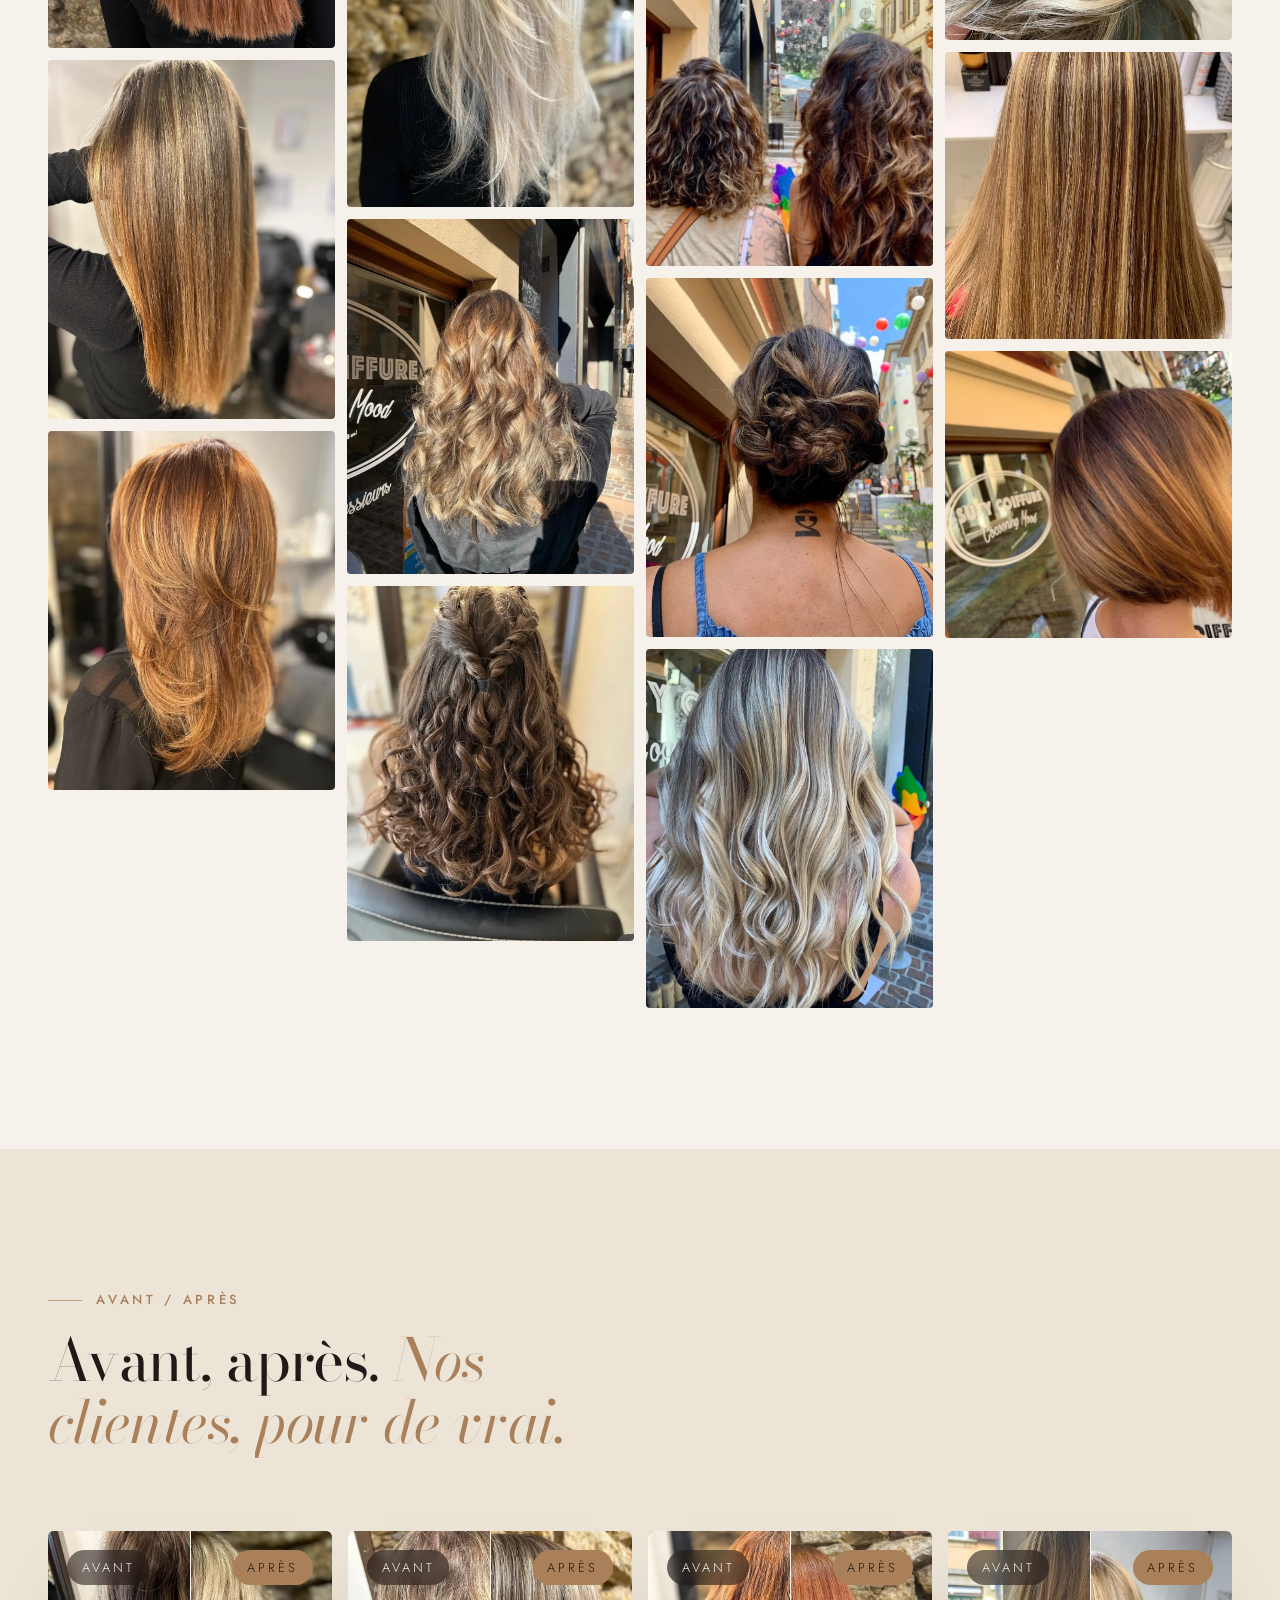
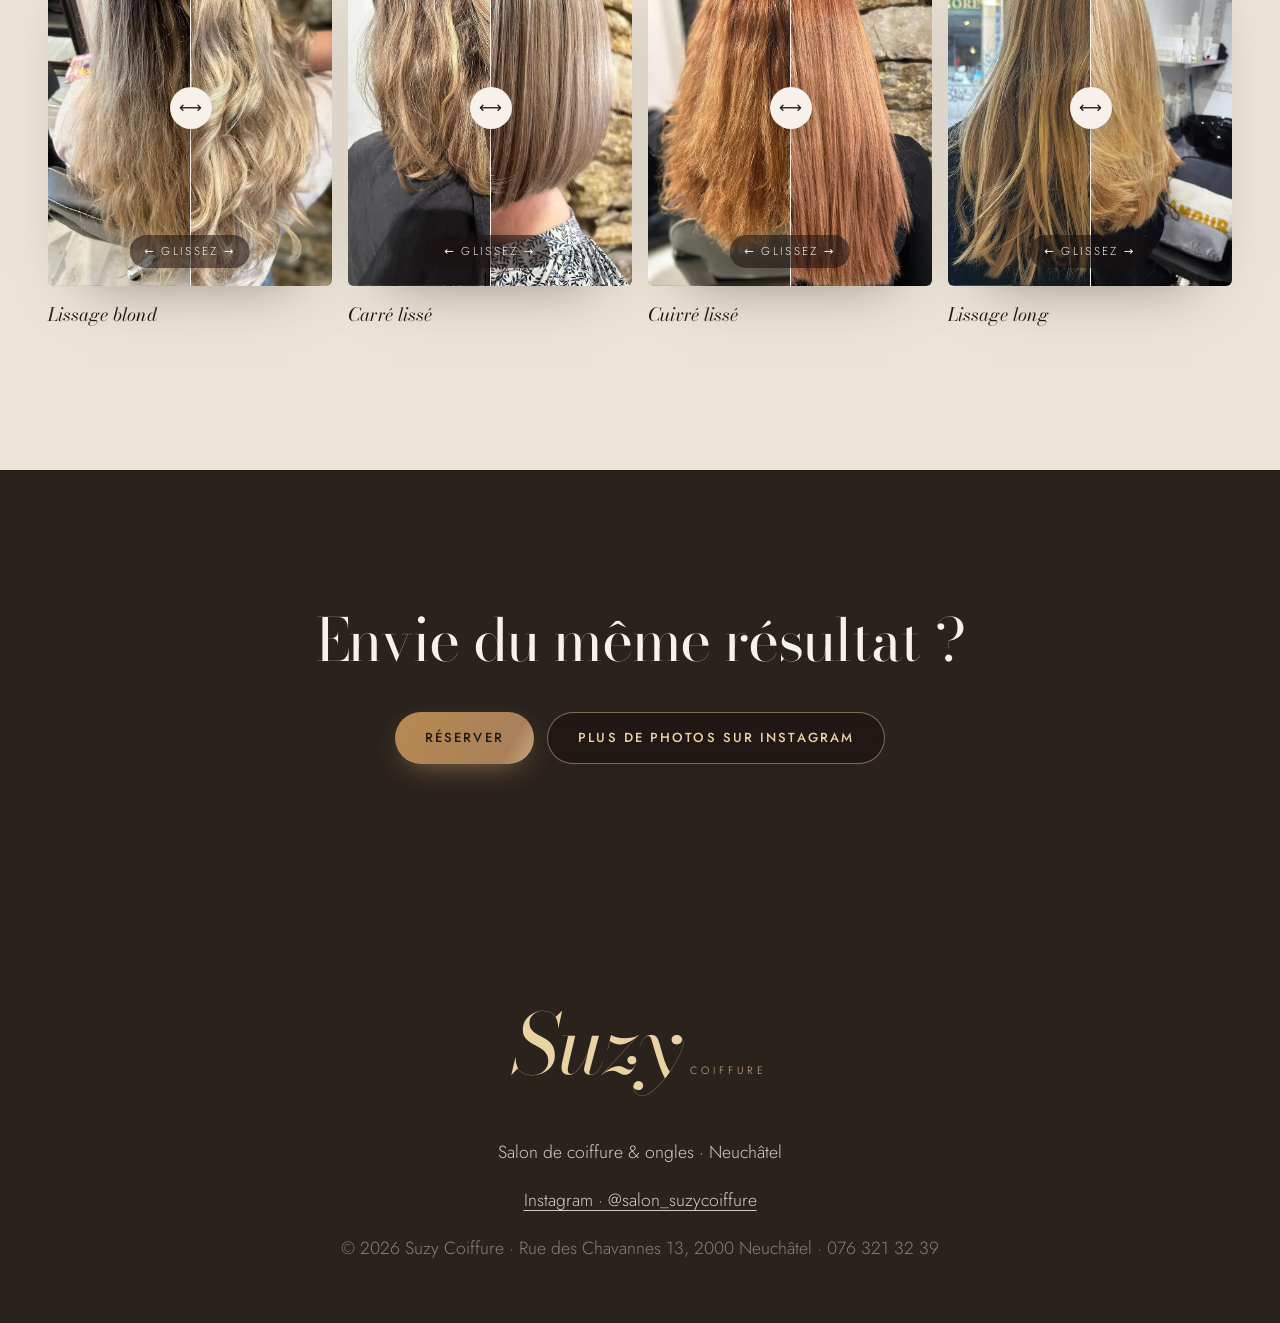
==== commit 1a96efe1: "Intro waits until the tab is visible before starting Co-Authored-By: Claude Opus 5.5 <noreply@anthro" ====
--- a/realisations.html
+++ b/realisations.html
@@ -20,7 +20,7 @@
 <link rel="preconnect" href="https://fonts.googleapis.com">
 <link rel="preconnect" href="https://fonts.gstatic.com" crossorigin>
 <link rel="stylesheet" href="https://fonts.googleapis.com/css2?family=Bodoni+Moda:ital,opsz,wght@0,6..96,400;0,6..96,500;1,6..96,400;1,6..96,500&family=Jost:wght@300;400;500&display=swap">
-<link rel="stylesheet" href="styles.css?v=1794662187">
+<link rel="stylesheet" href="styles.css?v=1794662331">
 </head>
 <body class="subpage">
 
@@ -122,7 +122,7 @@
 
 <script src="https://cdnjs.cloudflare.com/ajax/libs/gsap/3.12.5/gsap.min.js"></script>
 <script src="https://cdnjs.cloudflare.com/ajax/libs/gsap/3.12.5/ScrollTrigger.min.js"></script>
-<script src="i18n.js?v=1794662187"></script>
-<script src="pages.js?v=1794662187"></script>
+<script src="i18n.js?v=1794662331"></script>
+<script src="pages.js?v=1794662331"></script>
 </body>
 </html>
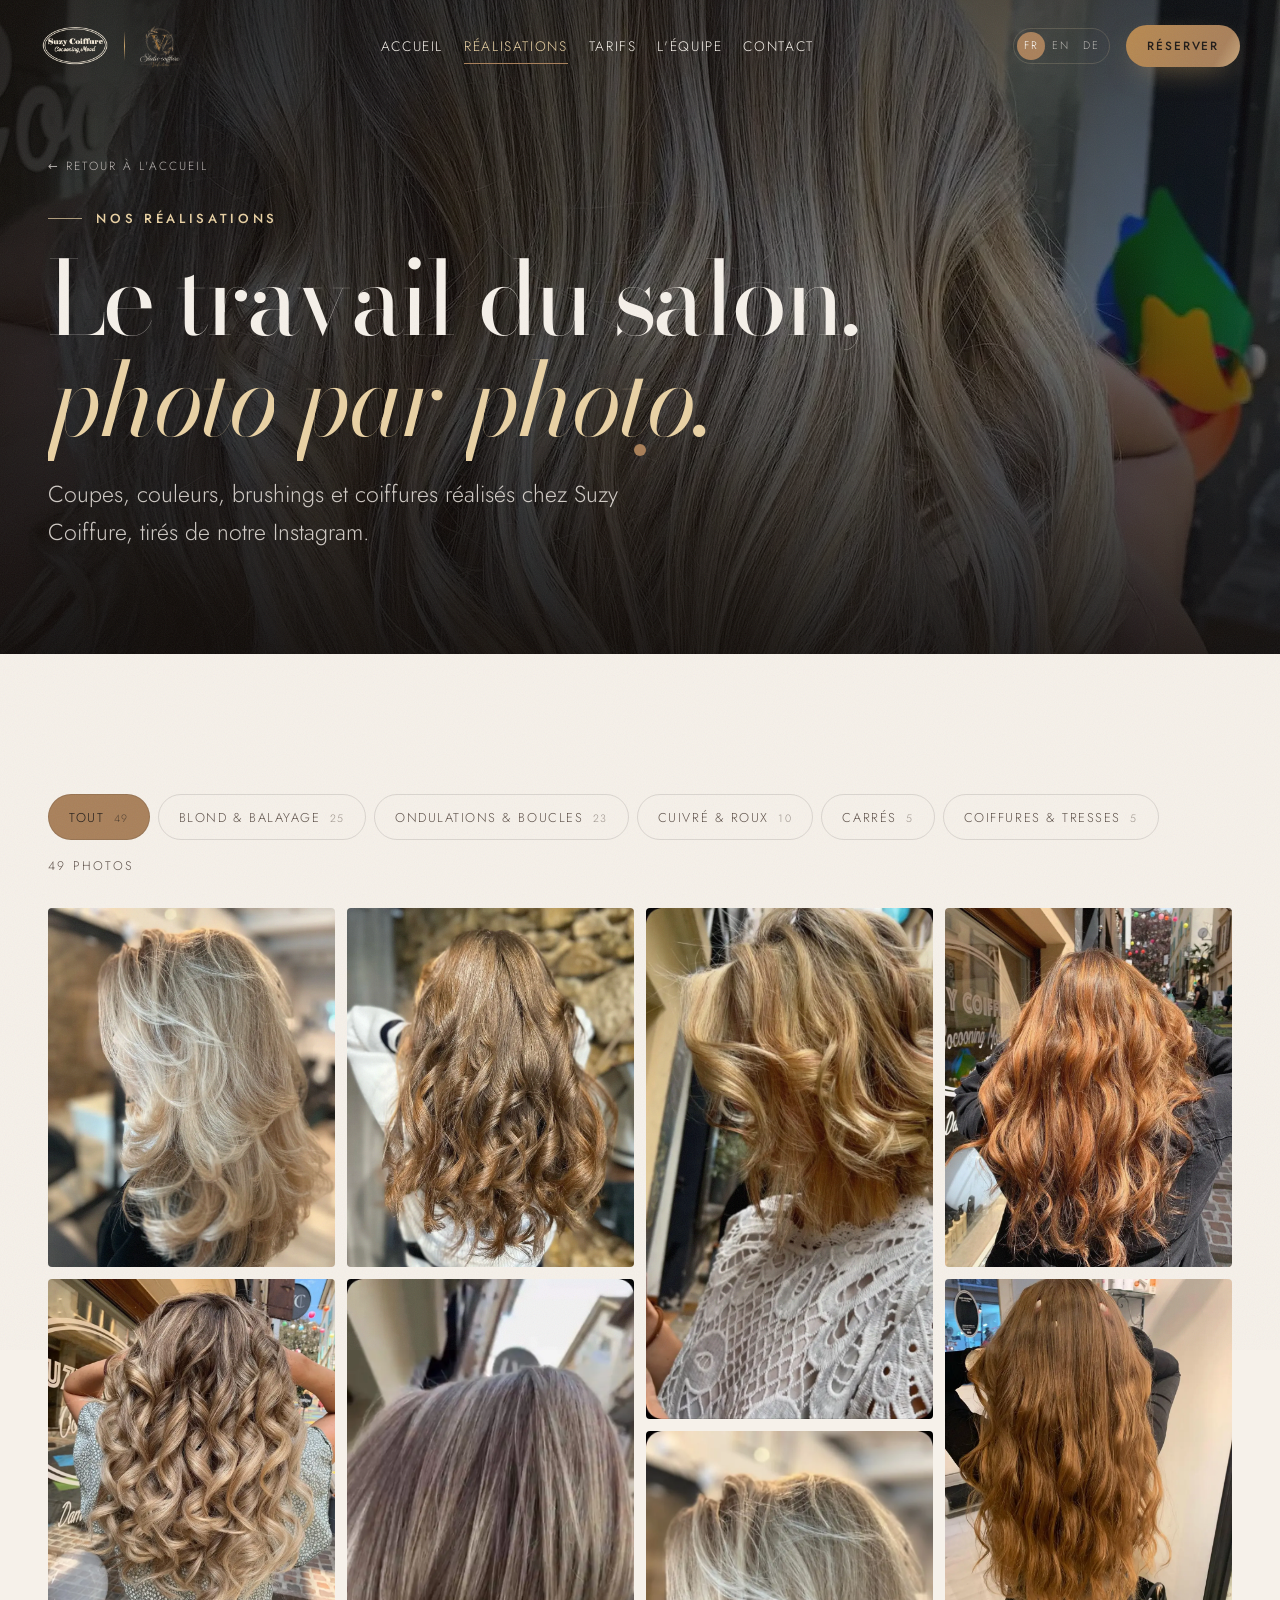
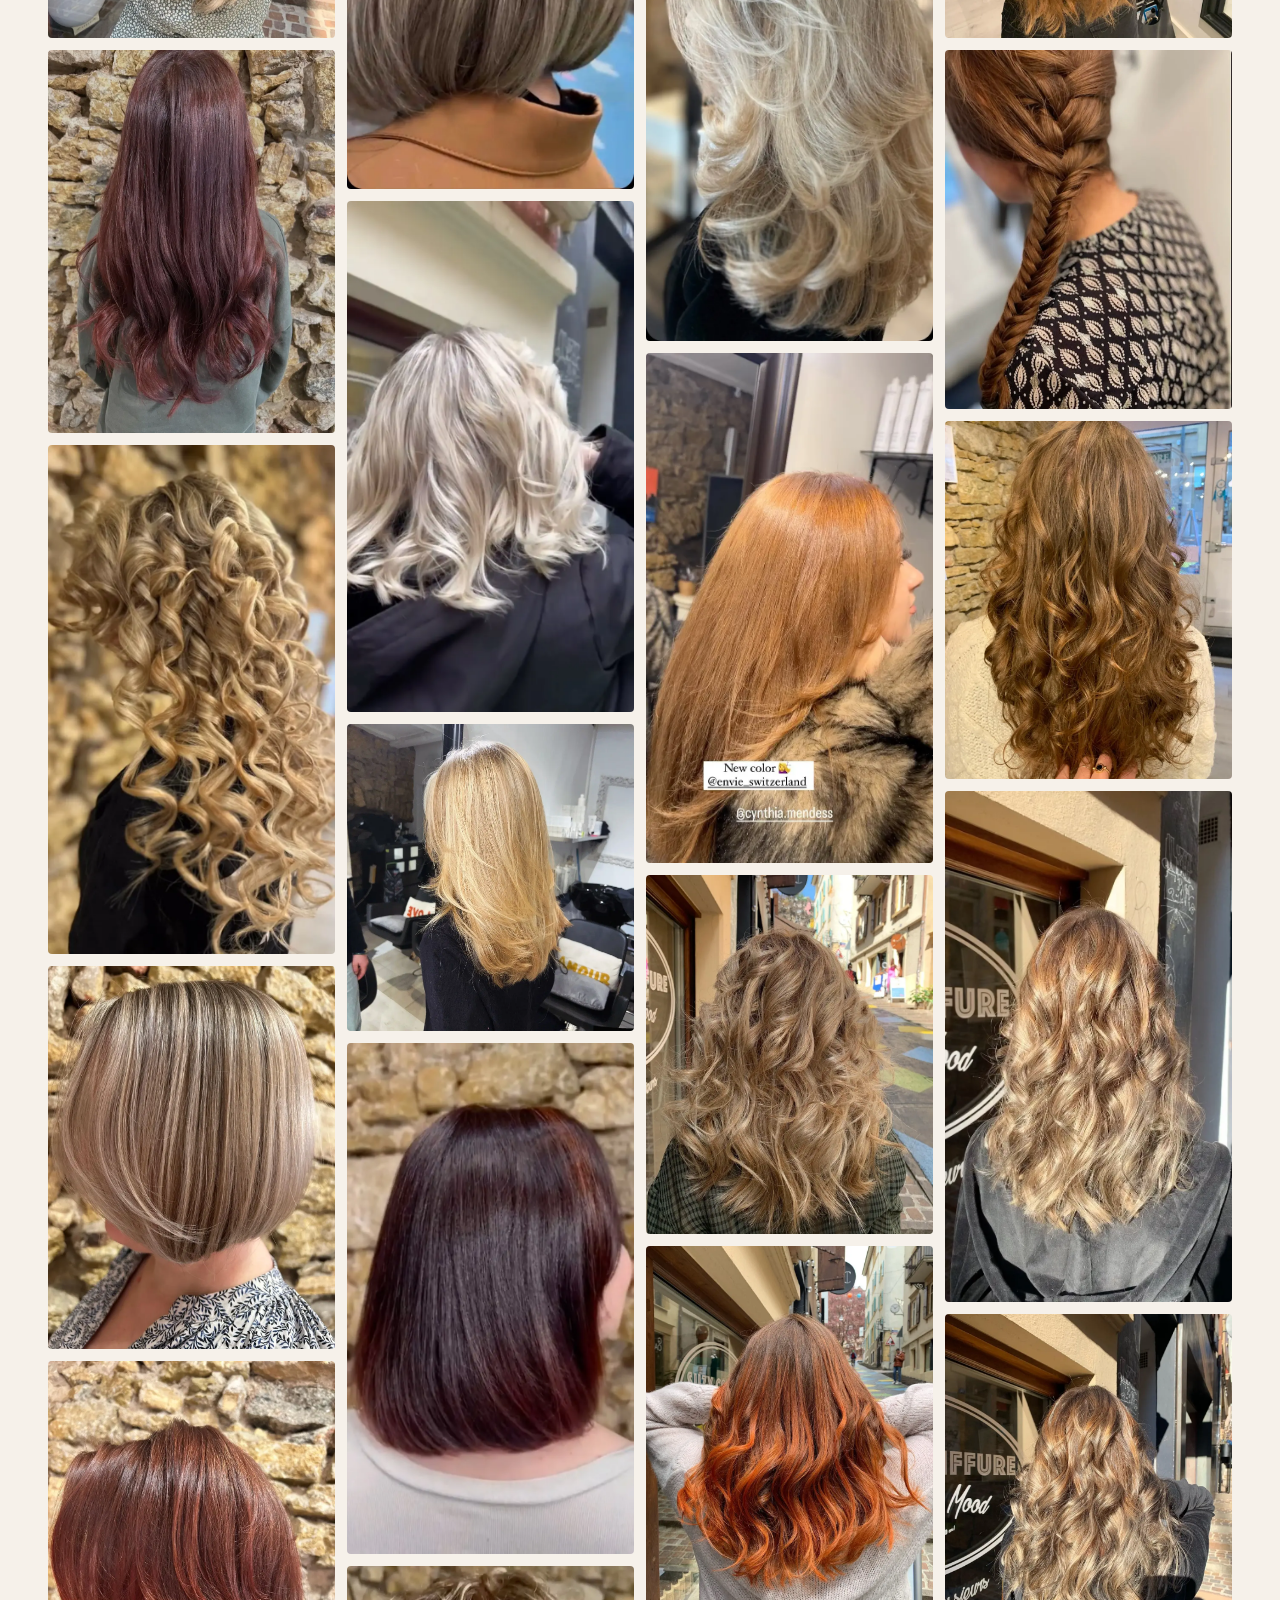
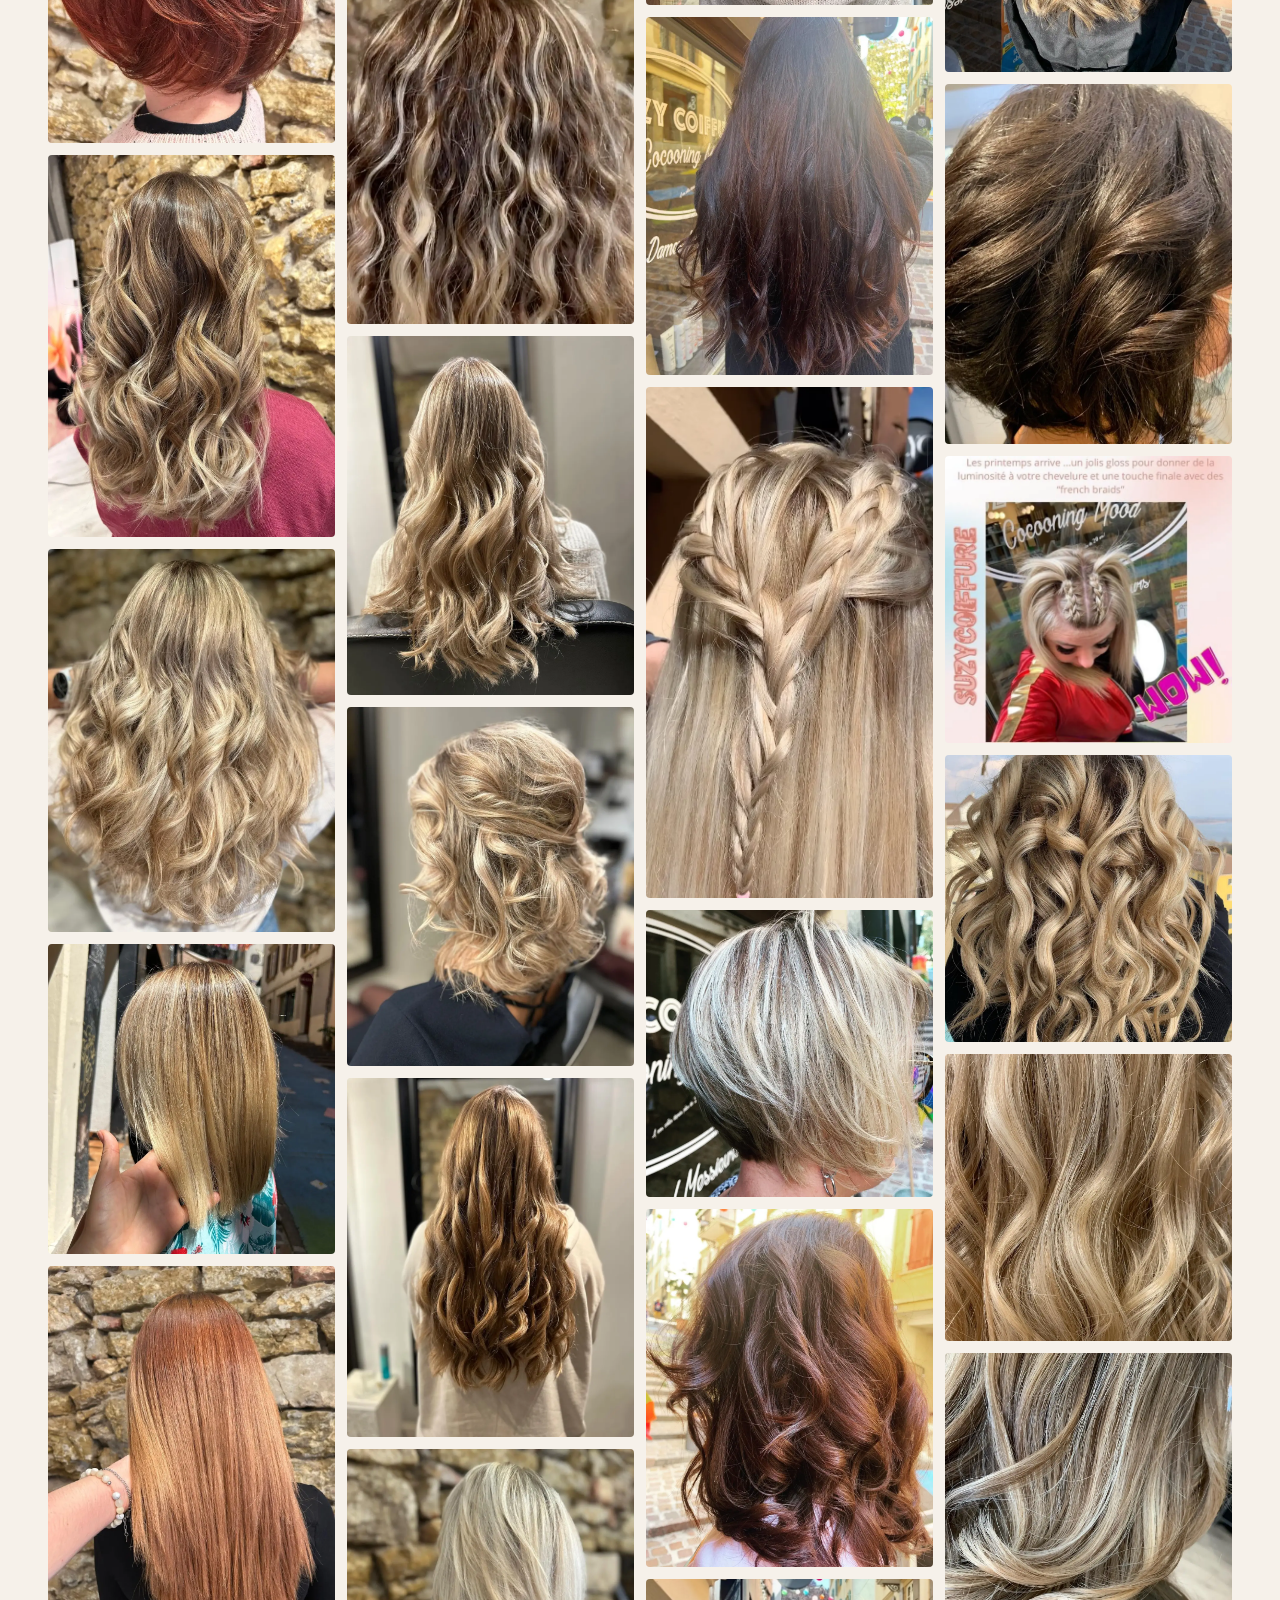
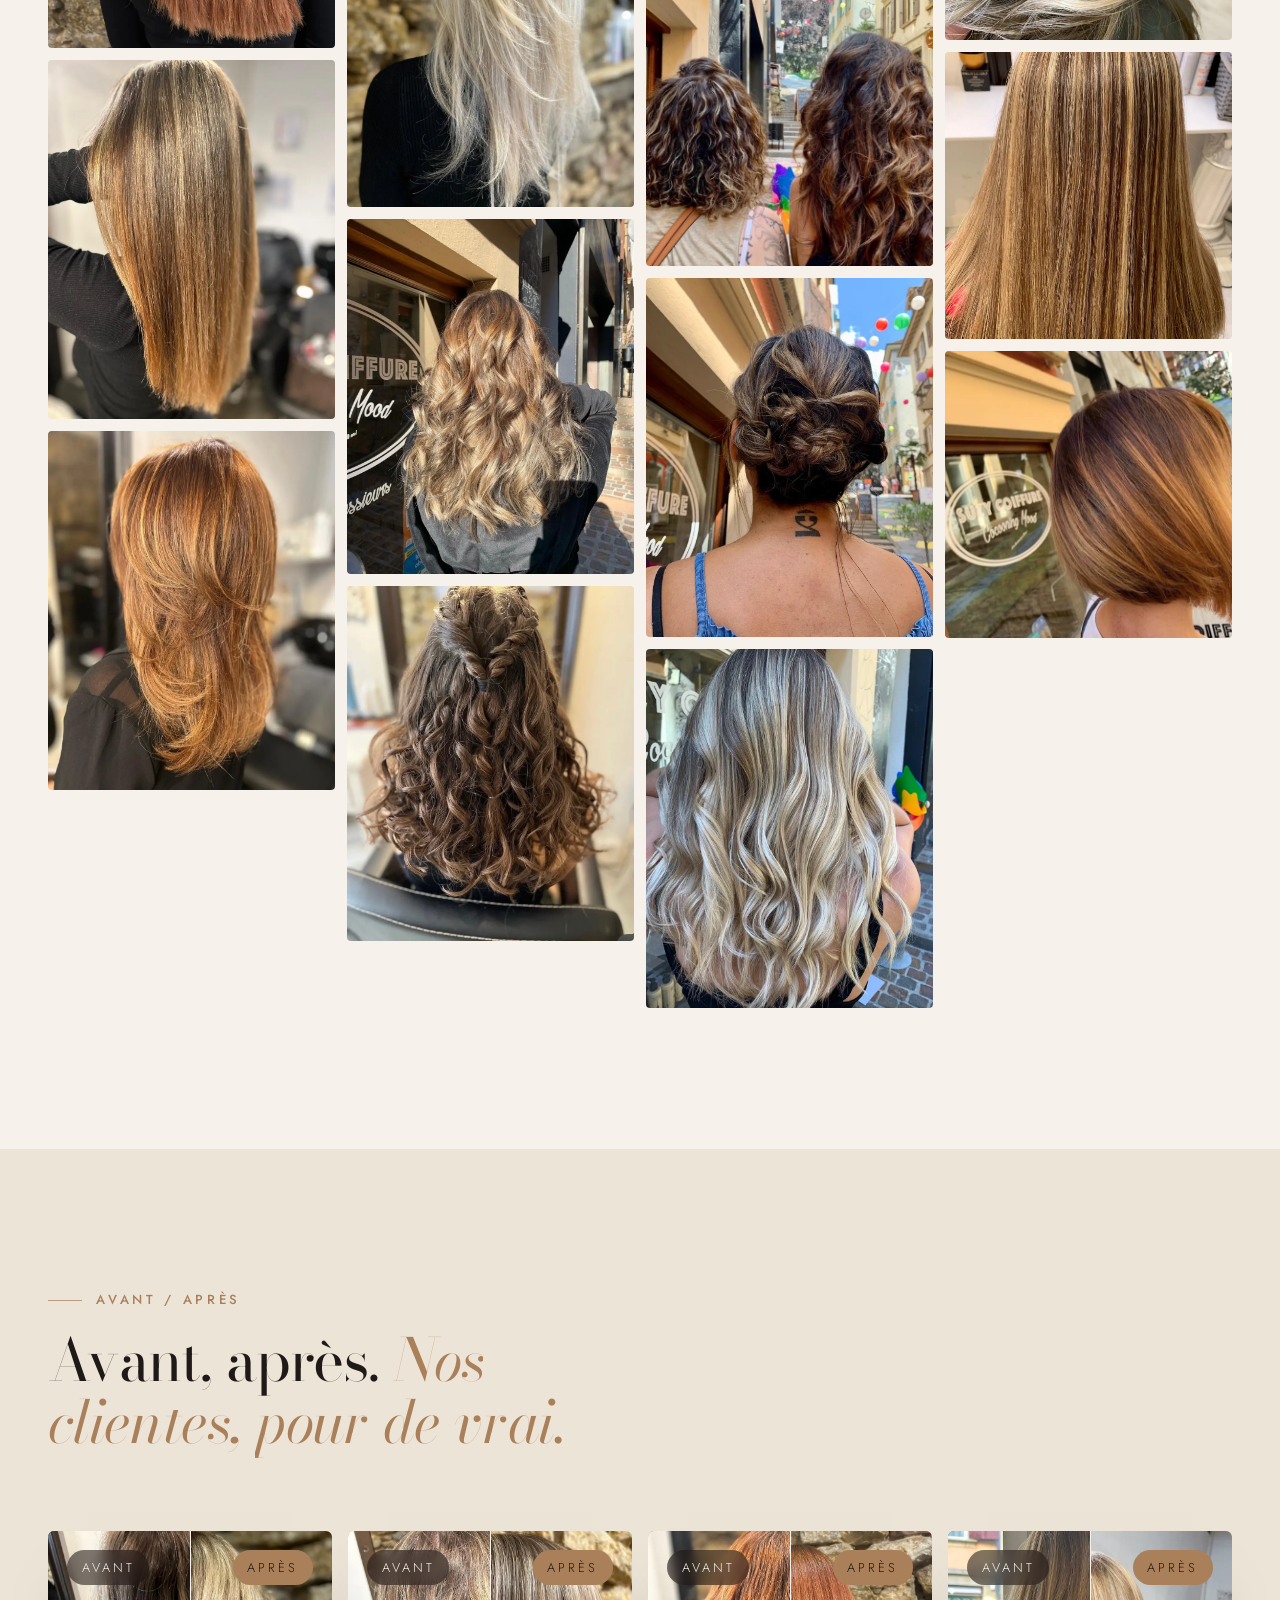
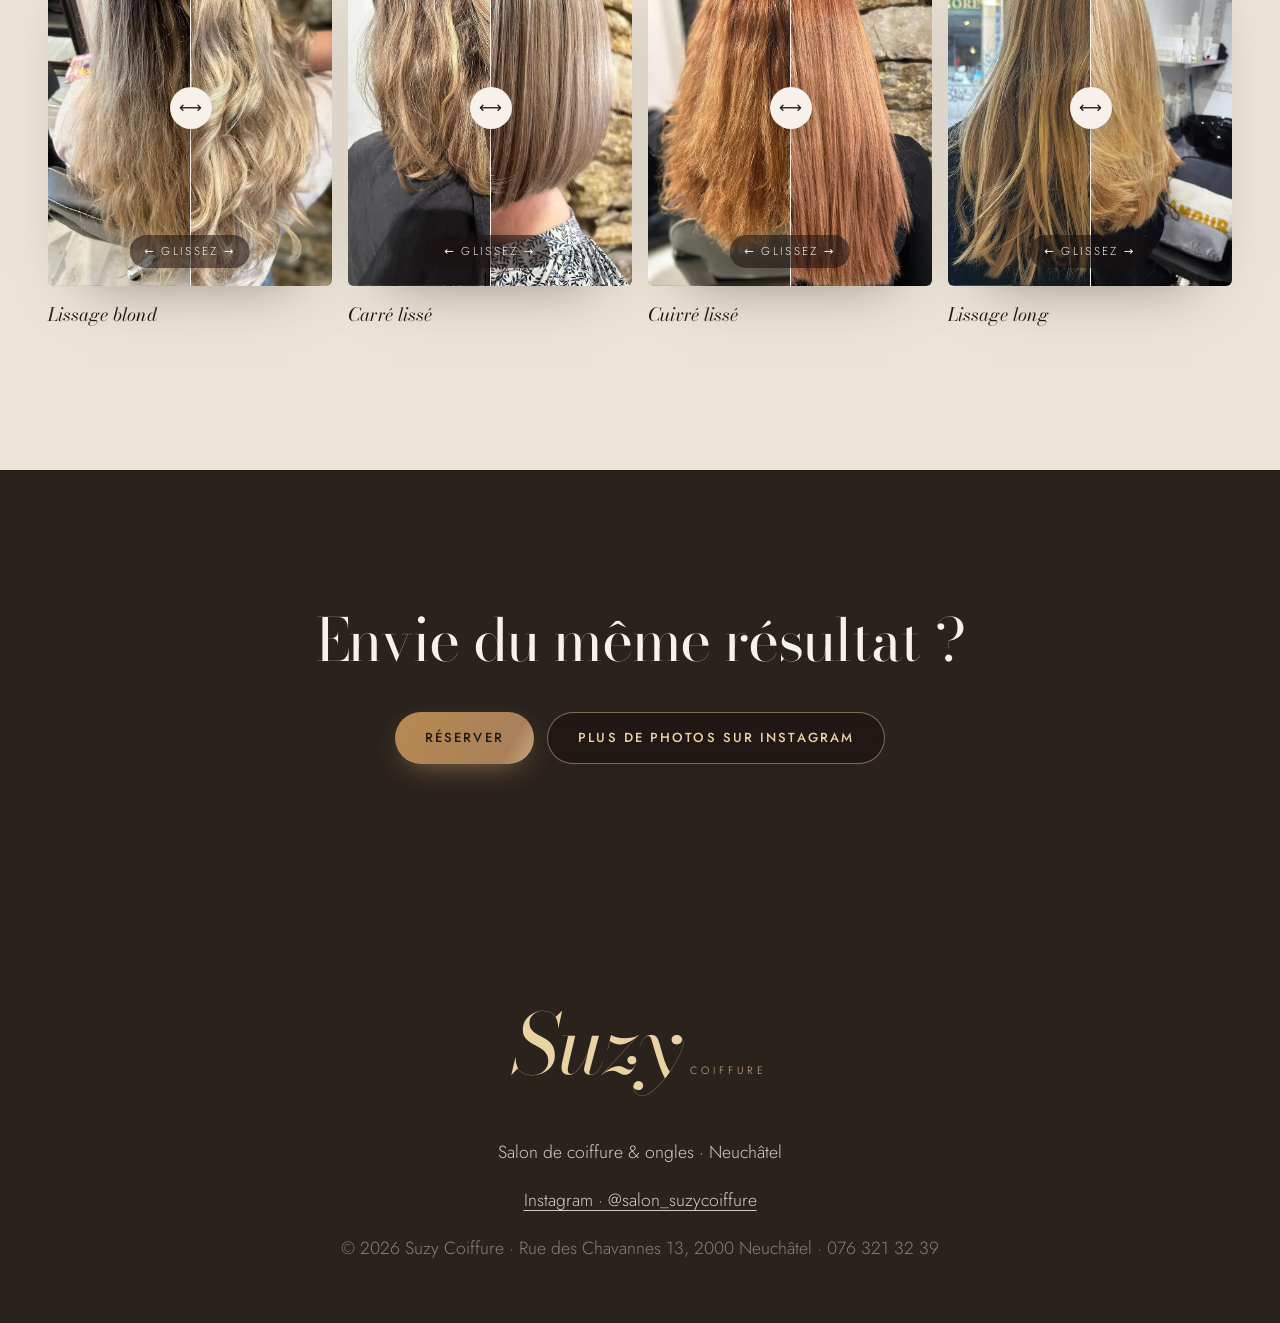
==== commit ceb72718: "Shorter intro: logos play 2.3x faster, content arrives after about 4.5 s Co-Authored-By: Claude Opus" ====
--- a/realisations.html
+++ b/realisations.html
@@ -20,7 +20,7 @@
 <link rel="preconnect" href="https://fonts.googleapis.com">
 <link rel="preconnect" href="https://fonts.gstatic.com" crossorigin>
 <link rel="stylesheet" href="https://fonts.googleapis.com/css2?family=Bodoni+Moda:ital,opsz,wght@0,6..96,400;0,6..96,500;1,6..96,400;1,6..96,500&family=Jost:wght@300;400;500&display=swap">
-<link rel="stylesheet" href="styles.css?v=1794662331">
+<link rel="stylesheet" href="styles.css?v=1794662624">
 </head>
 <body class="subpage">
 
@@ -122,7 +122,7 @@
 
 <script src="https://cdnjs.cloudflare.com/ajax/libs/gsap/3.12.5/gsap.min.js"></script>
 <script src="https://cdnjs.cloudflare.com/ajax/libs/gsap/3.12.5/ScrollTrigger.min.js"></script>
-<script src="i18n.js?v=1794662331"></script>
-<script src="pages.js?v=1794662331"></script>
+<script src="i18n.js?v=1794662624"></script>
+<script src="pages.js?v=1794662624"></script>
 </body>
 </html>
